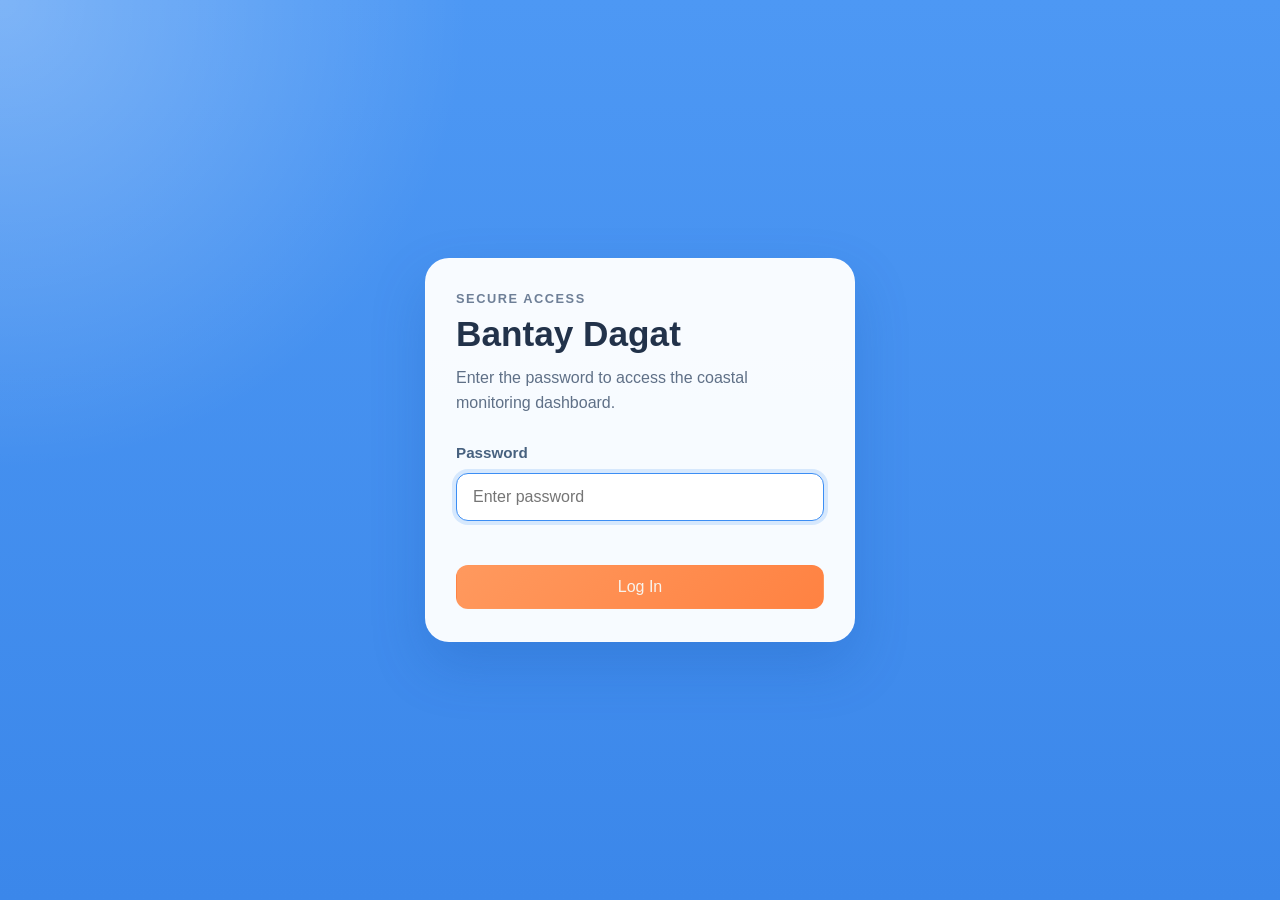
==== index.html @ 0f4b6d90 "first commit" ====
<!DOCTYPE html>
<html lang="en">
<head>
    <meta charset="UTF-8">
    <meta name="viewport" content="width=device-width, initial-scale=1.0">
    <link rel="stylesheet" href="style.css">
    <title>Bantay Dagat Dashboard</title>
</head>
<body>
    <section class="login-screen" id="loginScreen">
        <div class="login-card">
            <p class="login-eyebrow">Secure Access</p>
            <h1>Bantay Dagat</h1>
            <p class="login-copy">Enter the password to access the coastal monitoring dashboard.</p>

            <form class="login-form" id="loginForm">
                <label class="form-label" for="password">Password</label>
                <input class="form-input" id="password" name="password" type="password" placeholder="Enter password" required>
                <p class="form-error" id="loginError" aria-live="polite"></p>
                <button class="login-button" type="submit">Log In</button>
            </form>
        </div>
    </section>

    <div class="dashboard-shell hidden" id="dashboardShell">
        <aside class="sidebar">
            <div class="brand">
                <h1>Bantay Dagat</h1>
                <p>Coastal Monitoring System</p>
            </div>

            <div class="nav-group">
                <p class="nav-label">MAIN</p>
                <nav class="nav-menu">
                    <a class="nav-item active" href="index.html">
                        <span class="nav-icon overview-icon" aria-hidden="true"></span>
                        <span>Overview</span>
                    </a>
                    <a class="nav-item" href="incident-report.html">
                        <span class="nav-icon report-icon" aria-hidden="true"></span>
                        <span>Incident Reports</span>
                    </a>
                    <a class="nav-item" href="fisherfolk-info.html">
                        <span class="nav-icon fisherfolk-icon" aria-hidden="true"></span>
                        <span>Fisherfolk Info</span>
                    </a>
                </nav>
            </div>

            <div class="nav-group">
                <p class="nav-label">COMMUNICATION</p>
                <nav class="nav-menu">
                    <a class="nav-item" href="announcement.html">
                        <span class="nav-icon announcement-icon" aria-hidden="true"></span>
                        <span>Announcements</span>
                    </a>
                    <a class="nav-item" href="#">
                        <span class="nav-icon weather-icon" aria-hidden="true"></span>
                        <span>SMS Operations</span>
                    </a>
                </nav>
            </div>
        </aside>

        <main class="main-content">
            <header class="topbar">
                <h2>Overview</h2>
                <div class="topbar-meta">
                    <span class="report-pill">3 New Reports</span>
                    <span class="topbar-date">May 3, 2026</span>
                    <button class="logout-button" id="logoutButton" type="button">Log Out</button>
                </div>
            </header>

            <section class="stats-grid">
                <article class="stat-card">
                    <p class="stat-title">Registered Fisherfolk</p>
                    <h3>1,248</h3>
                    <p class="stat-subtext positive"></p>
                </article>
                <article class="stat-card">
                    <p class="stat-title">Incident Reports</p>
                    <h3>7</h3>
                    <p class="stat-subtext negative">3 New Reports</p>
                </article>
                <article class="stat-card">
                    <p class="stat-title">Announcements Sent Today</p>
                    <h3>5</h3>
                    <p class="stat-subtext">via GSM/SMS</p>
                </article>
              
            </section>

            <section class="content-grid">
                <article class="panel">
                    <div class="panel-header">
                        <h3>Recent incident reports</h3>
                        <a class="panel-link" href="incident-report.html">Open Incident File</a>
                    </div>

                    <div class="report-list">
                        <div class="list-item new-report">
                            <span class="list-dot red"></span>
                            <div>
                                <div class="report-heading">
                                    <p class="item-title">Naa mi nadunggan nga kusog nga buto sa dagat duol sa Barangay Patao, basin naay naggamit og dinamita.</p>
                                    <span class="report-badge">Bag-o</span>
                                </div>
                                <p class="item-meta">Gipadala ni 0917 842 3156 &middot; 2h ago</p>
                            </div>
                        </div>
                        <div class="list-item new-report">
                            <span class="list-dot amber"></span>
                            <div>
                                <div class="report-heading">
                                    <p class="item-title">Nakita namo nga pino kaayo og mata ang pukot nga gigamit duol sa Barangay Kabac.</p>
                                    <span class="report-badge">Bag-o</span>
                                </div>
                                <p class="item-meta">Gipadala ni 0928 554 1073 &middot; 5h ago</p>
                            </div>
                        </div>
                        <div class="list-item new-report">
                            <span class="list-dot red"></span>
                            <div>
                                <div class="report-heading">
                                    <p class="item-title">Naay dakong sakayan nga nisulod sa municipal waters duol sa Barangay Sulangan bisan murag dili rehistrado diri.</p>
                                    <span class="report-badge">Bag-o</span>
                                </div>
                                <p class="item-meta">Gipadala ni 0951 663 2480 &middot; 8h ago</p>
                            </div>
                        </div>
                        <div class="list-item">
                            <span class="list-dot blue"></span>
                            <div>
                                <div class="report-heading">
                                    <p class="item-title">Naa pay nangisda sulod sa protected area sa Barangay Patao gabii.</p>
                                </div>
                                <p class="item-meta">Gipadala ni 0936 214 7895 &middot; 1d ago</p>
                            </div>
                        </div>
                    </div>

                    <a class="report-footer-link" href="incident-report.html">Tan-awa ang tanang reports sa Incident Reports file</a>
                </article>

                <article class="panel">
                    <div class="panel-header plain">
                        <h3>Latest announcements</h3>
                        <a class="panel-link" href="announcement.html">Open Announcement Center</a>
                    </div>

                    <div class="announcement-list">
                        <div class="list-item">
                            <span class="list-dot blue"></span>
                            <div>
                                <p class="item-title">No-fishing zone notice &mdash; Barangay Patao</p>
                                <p class="item-meta">GSM broadcast sent to all fisherfolk &middot; May 4</p>
                            </div>
                        </div>
                        <div class="list-item">
                            <span class="list-dot blue"></span>
                            <div>
                                <p class="item-title">Patrol advisory &mdash; northern coastal zone</p>
                                <p class="item-meta">GSM broadcast sent &middot; May 4</p>
                            </div>
                        </div>
                        <div class="list-item">
                            <span class="list-dot blue"></span>
                            <div>
                                <p class="item-title">Closed season reminder &mdash; municipal waters</p>
                                <p class="item-meta">Sent to licensed fishers &middot; May 3</p>
                            </div>
                        </div>
                        <div class="list-item">
                            <span class="list-dot green"></span>
                            <div>
                                <p class="item-title">Rescue hotline reminder &mdash; Bantayan municipality</p>
                                <p class="item-meta">Posted for registered fisherfolk &middot; May 2</p>
                            </div>
                        </div>
                    </div>
                      <button class="scroll-button" aria-label="Scroll for more">
                        <span></span>
                    </button>
                </article>
            </section>

        </main>
    </div>

    <script>
        (function () {
            var PASSWORD = "bantay";
            var STORAGE_KEY = "bantay-dagat-authenticated";
            var loginScreen = document.getElementById("loginScreen");
            var dashboardShell = document.getElementById("dashboardShell");
            var loginForm = document.getElementById("loginForm");
            var passwordInput = document.getElementById("password");
            var loginError = document.getElementById("loginError");
            var logoutButton = document.getElementById("logoutButton");

            function showDashboard() {
                loginScreen.classList.add("hidden");
                dashboardShell.classList.remove("hidden");
                loginError.textContent = "";
            }

            function showLogin() {
                dashboardShell.classList.add("hidden");
                loginScreen.classList.remove("hidden");
                passwordInput.value = "";
                loginError.textContent = "";
                passwordInput.focus();
            }

            if (localStorage.getItem(STORAGE_KEY) === "true") {
                showDashboard();
            } else {
                showLogin();
            }

            loginForm.addEventListener("submit", function (event) {
                event.preventDefault();
                var enteredPassword = passwordInput.value.trim();
                
                if (enteredPassword === PASSWORD) {
                    localStorage.setItem(STORAGE_KEY, "true");
                    showDashboard();
                } else {
                    loginError.textContent = "Incorrect password. Please try again.";
                    passwordInput.select();
                }
            });

            logoutButton.addEventListener("click", function () {
                localStorage.removeItem(STORAGE_KEY);
                showLogin();
            });
        }());
    </script>
</body>
</html>
---- style.css ----
@charset "UTF-8";
:root {
  --bg: #3c8ef4;
  --sidebar-bg: rgba(255, 255, 255, 0.16);
  --panel: #ffffff;
  --panel-soft: #eef5ff;
  --border: #d9e4f2;
  --border-soft: #e7eef8;
  --text: #22324a;
  --muted: #6e7f97;
  --accent: #3c8ef4;
  --success: #16a34a;
  --danger: #e0564a;
  --warning: #ff8a4c;
  --info: #5ba5ff;
  --green: #22c55e;
  --shadow: 0 16px 34px rgba(25, 76, 148, 0.18);
}

* {
  box-sizing: border-box;
}

body {
  margin: 0;
  min-height: 100vh;
  font-family: "Trebuchet MS", "Segoe UI", Tahoma, Geneva, Verdana, sans-serif;
  color: #22324a;
  background: radial-gradient(circle at top left, rgba(255, 255, 255, 0.2) 0, rgba(255, 255, 255, 0) 24%), linear-gradient(180deg, #4d98f4 0%, #3b87ea 100%);
}

a {
  color: inherit;
  text-decoration: none;
}

button {
  font: inherit;
}

input,
select,
textarea {
  font: inherit;
}

.hidden {
  display: none !important;
}

.brand {
  padding: 28px 22px 18px;
  border-bottom: 1px solid rgba(255, 255, 255, 0.18);
}
.brand h1 {
  margin: 0;
  font-size: 2.05rem;
  line-height: 1;
  color: #ffffff;
}
.brand p {
  margin: 8px 0 0;
  font-size: 0.95rem;
  color: rgba(255, 255, 255, 0.76);
}

.topbar {
  display: flex;
  align-items: center;
  justify-content: space-between;
  gap: 18px;
  margin-bottom: 22px;
  padding: 18px 20px;
  border: 1px solid rgba(255, 255, 255, 0.24);
  border-radius: 22px;
  background: rgba(255, 255, 255, 0.12);
  backdrop-filter: blur(8px);
}
.topbar h2 {
  margin: 0;
  font-size: 1.85rem;
  font-weight: 700;
  color: #ffffff;
}

.topbar-meta {
  display: flex;
  align-items: center;
  gap: 12px;
}

.topbar-date {
  font-size: 0.96rem;
  color: rgba(255, 255, 255, 0.76);
}

.logout-button {
  min-height: 42px;
  padding: 0 18px;
  border-color: transparent;
  border-radius: 14px;
  background: linear-gradient(135deg, #ff995e, #ff8242);
}

.dashboard-shell {
  display: grid;
  grid-template-columns: 260px 1fr;
  min-height: 100vh;
}

.sidebar {
  margin: 16px 0 16px 16px;
  background: rgba(29, 97, 190, 0.24);
  border: 1px solid rgba(255, 255, 255, 0.18);
  border-radius: 28px;
  backdrop-filter: blur(10px);
}

.main-content {
  padding: 16px 16px 16px 18px;
  background: transparent;
}

.nav-group {
  padding-top: 18px;
}

.nav-label {
  margin: 0;
  padding: 0 22px 10px;
  font-size: 0.78rem;
  font-weight: 700;
  letter-spacing: 0.08em;
  color: rgba(255, 255, 255, 0.7);
}

.nav-menu {
  display: flex;
  flex-direction: column;
}

.nav-item {
  display: flex;
  align-items: center;
  gap: 12px;
  margin: 0 12px 8px;
  padding: 14px 16px;
  font-size: 1rem;
  border: 1px solid transparent;
  border-radius: 16px;
  color: rgba(255, 255, 255, 0.92);
  transition: background-color 0.2s ease, border-color 0.2s ease, color 0.2s ease, transform 0.2s ease;
}
.nav-item:hover, .nav-item.active {
  background: #ffffff;
  transform: translateX(2px);
}
.nav-item.active {
  border-color: rgba(255, 138, 76, 0.3);
  color: #29466f;
  font-weight: 600;
}
.nav-item.active .nav-icon {
  color: #ff8a4c;
}

.nav-icon {
  position: relative;
  flex: 0 0 18px;
  width: 18px;
  height: 18px;
  color: rgba(255, 255, 255, 0.88);
}

.overview-icon::before, .overview-icon::after,
.report-icon::before,
.report-icon::after,
.fisherfolk-icon::before,
.fisherfolk-icon::after,
.announcement-icon::before,
.announcement-icon::after,
.weather-icon::before,
.weather-icon::after {
  content: "";
  position: absolute;
}

.overview-icon::before {
  inset: 1px;
  background: linear-gradient(currentColor 0 0) left top/6px 6px no-repeat, linear-gradient(currentColor 0 0) right top/6px 6px no-repeat, linear-gradient(currentColor 0 0) left bottom/6px 6px no-repeat, linear-gradient(currentColor 0 0) right bottom/6px 6px no-repeat;
  opacity: 0.95;
}

.report-icon::before {
  inset: 1px 2px;
  border: 1.6px solid currentColor;
  border-radius: 3px;
}
.report-icon::after {
  top: 5px;
  left: 5px;
  width: 7px;
  height: 1.6px;
  background: currentColor;
  box-shadow: 0 4px 0 currentColor;
}

.fisherfolk-icon::before {
  top: 2px;
  left: 5px;
  width: 8px;
  height: 8px;
  border: 1.6px solid currentColor;
  border-radius: 50%;
}
.fisherfolk-icon::after {
  left: 3px;
  bottom: 1px;
  width: 12px;
  height: 7px;
  border: 1.6px solid currentColor;
  border-top-left-radius: 10px;
  border-top-right-radius: 10px;
  border-bottom: 0;
}

.announcement-icon::before {
  top: 4px;
  left: 2px;
  width: 14px;
  height: 10px;
  border: 1.6px solid currentColor;
  border-radius: 2px;
}
.announcement-icon::after {
  top: 5px;
  left: 3px;
  width: 12px;
  height: 8px;
  border-left: 1.6px solid currentColor;
  border-bottom: 1.6px solid currentColor;
  transform: skewY(-35deg) rotate(-45deg);
  transform-origin: center;
}

.weather-icon::before {
  top: 4px;
  left: 4px;
  width: 10px;
  height: 10px;
  border: 1.6px solid currentColor;
  border-radius: 50%;
}
.weather-icon::after {
  inset: 0;
  background: linear-gradient(currentColor 0 0) center top/1.6px 3px no-repeat, linear-gradient(currentColor 0 0) center bottom/1.6px 3px no-repeat, linear-gradient(currentColor 0 0) left center/3px 1.6px no-repeat, linear-gradient(currentColor 0 0) right center/3px 1.6px no-repeat, linear-gradient(currentColor 0 0) 3px 3px/1.6px 3px no-repeat, linear-gradient(currentColor 0 0) 13px 3px/1.6px 3px no-repeat, linear-gradient(currentColor 0 0) 3px 12px/1.6px 3px no-repeat, linear-gradient(currentColor 0 0) 13px 12px/1.6px 3px no-repeat;
  opacity: 0.9;
}

.stats-grid {
  display: grid;
  grid-template-columns: repeat(3, minmax(0, 1fr));
  gap: 16px;
  margin-bottom: 24px;
}

.stat-card {
  padding: 20px 20px 18px;
  border: 1px solid #dce6f3;
  border-radius: 18px;
  background: #ffffff;
  transition: transform 0.2s ease, box-shadow 0.2s ease, background-color 0.2s ease;
}
.stat-card:hover {
  transform: translateY(-4px);
  box-shadow: 0 16px 30px rgba(33, 91, 167, 0.18);
}
.stat-card h3 {
  margin: 0;
  font-size: 3rem;
  line-height: 1;
  font-weight: 500;
}

.stat-title {
  margin: 0 0 10px;
  font-size: 0.98rem;
  color: #69809d;
}

.stat-subtext {
  margin: 8px 0 0;
  font-size: 0.92rem;
  color: #5f7087;
}
.stat-subtext.positive {
  color: #16a34a;
}
.stat-subtext.negative {
  color: #e0564a;
}

.content-grid {
  display: grid;
  grid-template-columns: minmax(0, 1fr) minmax(0, 1fr);
  gap: 16px;
}

.panel {
  position: relative;
  padding: 20px;
  border: 1px solid #dce6f3;
  border-radius: 22px;
  background: #ffffff;
  box-shadow: 0 16px 34px rgba(25, 76, 148, 0.18);
}

.panel-header {
  display: flex;
  align-items: center;
  justify-content: space-between;
  gap: 12px;
  margin-bottom: 10px;
}
.panel-header h3 {
  margin: 0;
  font-size: 1.05rem;
}
.panel-header.plain {
  justify-content: flex-start;
}

.panel-pill {
  display: inline-flex;
  align-items: center;
  justify-content: center;
  min-height: 30px;
  padding: 0 14px;
  border-radius: 12px;
  font-size: 0.95rem;
  font-weight: 600;
  background: #eef5ff;
  color: #3678d9;
}

.panel-link {
  display: inline-flex;
  align-items: center;
  justify-content: center;
  min-height: 30px;
  padding: 0 14px;
  border-radius: 12px;
  font-size: 0.92rem;
  font-weight: 600;
  color: #2b67be;
  background: #eef5ff;
}

.report-list,
.announcement-list {
  display: flex;
  flex-direction: column;
}

.list-item {
  display: grid;
  grid-template-columns: auto 1fr;
  gap: 10px;
  padding: 16px 0;
  border-top: 1px solid #e7eef8;
}
.list-item:first-child {
  border-top: 0;
  padding-top: 8px;
}

.new-report {
  padding-inline: 12px;
  border-radius: 16px;
  margin-bottom: 10px;
  background: #fff7ef;
  border-top-color: transparent;
}

.report-heading {
  display: flex;
  align-items: flex-start;
  justify-content: space-between;
  gap: 10px;
}

.report-badge {
  flex: 0 0 auto;
  min-height: 24px;
  padding: 3px 10px;
  border-radius: 12px;
  background: linear-gradient(135deg, #ff995e, #ff8242);
  color: #fffdfa;
  font-size: 0.78rem;
  font-weight: 700;
  letter-spacing: 0.02em;
}

.list-dot {
  width: 10px;
  height: 10px;
  margin-top: 6px;
  border-radius: 50%;
}
.list-dot.red {
  background: #e4534d;
}
.list-dot.amber {
  background: #ff8a4c;
}
.list-dot.blue {
  background: #5ba5ff;
}
.list-dot.green {
  background: #22c55e;
}

.item-title {
  margin: 0 0 4px;
  font-size: 0.99rem;
  line-height: 1.35;
}

.item-meta {
  margin: 0;
  font-size: 0.92rem;
  color: #66778e;
}

.report-footer-link {
  display: inline-flex;
  margin-top: 14px;
  color: #2b67be;
  font-size: 0.94rem;
  font-weight: 600;
}

.scroll-button {
  position: absolute;
  left: 50%;
  bottom: -16px;
  transform: translateX(-50%);
  width: 42px;
  height: 42px;
  border: 1px solid #dce6f3;
  border-radius: 50%;
  background: #ffffff;
  box-shadow: 0 10px 20px rgba(33, 91, 167, 0.16);
  cursor: pointer;
}
.scroll-button span {
  position: relative;
  display: inline-block;
  width: 12px;
  height: 12px;
  border-right: 2px solid #4c6b93;
  border-bottom: 2px solid #4c6b93;
  transform: rotate(45deg) translate(-1px, -2px);
}

@media (max-width: 960px) {
  .dashboard-shell {
    grid-template-columns: 1fr;
  }
  .sidebar {
    margin: 16px;
  }
  .stats-grid,
  .content-grid {
    grid-template-columns: repeat(2, minmax(0, 1fr));
  }
}
@media (max-width: 640px) {
  .main-content {
    padding: 0 16px 16px;
  }
  .topbar {
    align-items: flex-start;
    flex-direction: column;
  }
  .topbar-meta {
    flex-wrap: wrap;
  }
  .stats-grid,
  .content-grid {
    grid-template-columns: 1fr;
  }
  .report-heading {
    flex-direction: column;
  }
  .brand h1 {
    font-size: 1.7rem;
  }
  .nav-item {
    padding-inline: 16px;
  }
}
.incident-board {
  margin-top: 4px;
}

.incident-header {
  align-items: flex-start;
}

.incident-copy {
  margin-top: 6px;
  max-width: 620px;
}

.incident-feed {
  display: flex;
  flex-direction: column;
  gap: 12px;
  margin-top: 18px;
  max-width: 860px;
}

.incident-entry {
  --incident-accent: #6b7280;
  --incident-surface: #ffffff;
  --incident-icon-bg: #e5e7eb;
  position: relative;
  padding: 16px 18px 16px 22px;
  border: 1px solid #d8dee8;
  border-left: 5px solid var(--incident-accent);
  border-radius: 12px;
  background: var(--incident-surface);
  box-shadow: 0 10px 24px rgba(15, 23, 42, 0.05);
}

.incident-entry.new-report {
  box-shadow: 0 14px 28px rgba(15, 23, 42, 0.08);
}

.incident-entry.alert-red {
  --incident-accent: #c2410c;
  --incident-surface: #fff7ed;
  --incident-icon-bg: #fed7aa;
}

.incident-entry.alert-amber {
  --incident-accent: #b45309;
  --incident-surface: #fffbeb;
  --incident-icon-bg: #fde68a;
}

.incident-entry.alert-green {
  --incident-accent: #15803d;
  --incident-surface: #f0fdf4;
  --incident-icon-bg: #bbf7d0;
}

.incident-entry.alert-blue {
  --incident-accent: #475569;
  --incident-surface: #f8fafc;
  --incident-icon-bg: #cbd5e1;
}

.incident-entry-top {
  display: flex;
  align-items: center;
  justify-content: space-between;
  gap: 12px;
  margin-bottom: 10px;
}

.incident-status {
  display: inline-flex;
  align-items: center;
  min-height: 24px;
  padding: 0 10px;
  border-radius: 999px;
  font-size: 0.74rem;
  font-weight: 700;
  letter-spacing: 0.05em;
  text-transform: uppercase;
}

.incident-status.red {
  background: #ffedd5;
  color: #9a3412;
}

.incident-status.amber {
  background: #fef3c7;
  color: #92400e;
}

.incident-status.blue {
  background: #e2e8f0;
  color: #334155;
}

.incident-status.green {
  background: #dcfce7;
  color: #166534;
}

.incident-time {
  margin: 0;
  font-size: 0.84rem;
  font-weight: 600;
  color: #475569;
}

.incident-text {
  margin: 0;
  font-size: 1rem;
  line-height: 1.6;
  color: #172033;
  font-weight: 600;
}

.incident-meta-grid {
  display: grid;
  grid-template-columns: repeat(2, minmax(0, 1fr));
  gap: 12px 18px;
  margin-top: 14px;
  padding-top: 12px;
  border-top: 1px solid #e6ebf2;
}

.incident-meta {
  margin: 0;
  display: flex;
  flex-direction: column;
  gap: 4px;
}

.incident-meta-label {
  font-size: 0.74rem;
  font-weight: 700;
  letter-spacing: 0.05em;
  text-transform: uppercase;
  color: #64748b;
}

.incident-meta-value {
  font-size: 0.92rem;
  color: #1f2937;
}

.incident-entry-footer {
  display: flex;
  align-items: center;
  justify-content: space-between;
  gap: 12px;
  margin-top: 14px;
  padding-top: 12px;
  border-top: 1px solid #e6ebf2;
}

.incident-entry-hint {
  font-size: 0.83rem;
  color: #5f7087;
}

.incident-view-button {
  border: 0;
  min-height: 36px;
  padding: 0 16px;
  border-radius: 999px;
  background: #1d4ed8;
  color: #ffffff;
  font-size: 0.86rem;
  font-weight: 700;
  cursor: pointer;
  transition: background 0.2s ease, transform 0.2s ease;
}
.incident-view-button:hover, .incident-view-button:focus-visible {
  background: #1e40af;
  transform: translateY(-1px);
}

@media (max-width: 640px) {
  .incident-entry {
    padding: 14px 16px;
  }
  .incident-entry-top {
    align-items: flex-start;
    flex-direction: column;
    gap: 6px;
  }
  .incident-meta-grid {
    grid-template-columns: 1fr;
  }
  .incident-entry-footer {
    align-items: stretch;
    flex-direction: column;
  }
  .incident-view-button {
    width: 100%;
  }
}
.toast-stack {
  position: fixed;
  top: 24px;
  right: 24px;
  z-index: 30;
  display: flex;
  flex-direction: column;
  gap: 10px;
  width: min(360px, 100vw - 32px);
  pointer-events: none;
}

.report-toast {
  --incident-accent: #9e978d;
  --incident-surface: #f2f0ec;
  --incident-icon-bg: #d9d4cb;
  pointer-events: auto;
  border: 1px solid #dfd8ce;
  border-left: 4px solid var(--incident-accent);
  border-radius: 10px;
  background: var(--incident-surface);
  box-shadow: 0 16px 28px rgba(36, 29, 18, 0.14);
  animation: toast-slide-in 0.22s ease;
}

.report-toast.alert-red {
  --incident-accent: #cf4b4b;
  --incident-surface: #f9e1e2;
  --incident-icon-bg: #f4c4c6;
}

.report-toast.alert-amber {
  --incident-accent: #d4a11e;
  --incident-surface: #fff1cb;
  --incident-icon-bg: #ffe5a0;
}

.report-toast.alert-green {
  --incident-accent: #15803d;
  --incident-surface: #f0fdf4;
  --incident-icon-bg: #bbf7d0;
}

.report-toast.alert-blue {
  --incident-accent: #8d877e;
  --incident-surface: #f1efeb;
  --incident-icon-bg: #ddd9d2;
}

.report-toast-body {
  display: grid;
  grid-template-columns: auto 1fr auto;
  align-items: start;
  gap: 12px;
  padding: 14px 14px 14px 16px;
}

.report-toast-icon {
  width: 22px;
  height: 22px;
  display: inline-flex;
  align-items: center;
  justify-content: center;
  border-radius: 999px;
  background: var(--incident-icon-bg);
  color: var(--incident-accent);
  font-size: 0.82rem;
  font-weight: 700;
  line-height: 1;
}

.report-toast-copy {
  min-width: 0;
}

.report-toast-title {
  margin: 0 0 2px;
  font-size: 0.9rem;
  font-weight: 700;
  color: #2f2a24;
}

.report-toast-text {
  margin: 0;
  font-size: 0.82rem;
  line-height: 1.35;
  color: #5f594f;
}

.report-toast-close {
  border: 0;
  background: transparent;
  color: #756d61;
  font-size: 0.95rem;
  font-weight: 700;
  line-height: 1;
  cursor: pointer;
}

.report-toast.is-leaving {
  opacity: 0;
  transform: translateY(-6px);
  transition: opacity 0.2s ease, transform 0.2s ease;
}

@keyframes toast-slide-in {
  from {
    opacity: 0;
    transform: translateY(-10px);
  }
  to {
    opacity: 1;
    transform: translateY(0);
  }
}
.incident-entry.clickable {
  cursor: pointer;
  transition: all 0.2s ease;
  position: relative;
}
.incident-entry.clickable:hover {
  transform: translateY(-2px);
  box-shadow: 0 16px 32px rgba(15, 23, 42, 0.12);
  border-left-width: 6px;
}
.incident-entry.clickable:hover::after {
  content: "👁";
  position: absolute;
  top: 50%;
  right: 20px;
  transform: translateY(-50%);
  font-size: 18px;
  opacity: 0.6;
}

.incident-modal {
  position: fixed;
  top: 0;
  left: 0;
  right: 0;
  bottom: 0;
  z-index: 50;
  display: flex;
  align-items: center;
  justify-content: center;
  padding: 20px;
  opacity: 0;
  pointer-events: none;
  transition: opacity 0.3s ease;
}

.incident-modal.is-open {
  opacity: 1;
  pointer-events: auto;
}

.incident-modal-overlay {
  position: absolute;
  inset: 0;
  background: rgba(0, 0, 0, 0.4);
  backdrop-filter: blur(2px);
  cursor: pointer;
}

.incident-modal-content {
  position: relative;
  background: white;
  border-radius: 16px;
  box-shadow: 0 20px 60px rgba(15, 23, 42, 0.2);
  max-width: 600px;
  width: 100%;
  max-height: 90vh;
  overflow-y: auto;
  animation: modal-slide-in 0.3s ease;
}

@keyframes modal-slide-in {
  from {
    opacity: 0;
    transform: scale(0.95) translateY(-20px);
  }
  to {
    opacity: 1;
    transform: scale(1) translateY(0);
  }
}
.incident-modal-close {
  position: absolute;
  top: 16px;
  right: 16px;
  z-index: 10;
  width: 32px;
  height: 32px;
  display: flex;
  align-items: center;
  justify-content: center;
  background: #f0f4f8;
  border: none;
  border-radius: 8px;
  font-size: 24px;
  color: #64748b;
  cursor: pointer;
  transition: all 0.2s ease;
}
.incident-modal-close:hover {
  background: #e2e8f0;
  color: #334155;
}

.incident-modal-header {
  padding: 28px 28px 20px;
  border-bottom: 1px solid #e2e8f0;
  display: flex;
  align-items: center;
  justify-content: space-between;
  gap: 12px;
}

.incident-modal-status {
  display: inline-flex;
  align-items: center;
  min-height: 28px;
  padding: 0 12px;
  border-radius: 999px;
  font-size: 0.75rem;
  font-weight: 700;
  letter-spacing: 0.05em;
  text-transform: uppercase;
  background: #e2e8f0;
  color: #334155;
}
.incident-modal-status.red {
  background: #ffedd5;
  color: #9a3412;
}
.incident-modal-status.amber {
  background: #fef3c7;
  color: #92400e;
}
.incident-modal-status.green {
  background: #dcfce7;
  color: #166534;
}
.incident-modal-status.blue {
  background: #e2e8f0;
  color: #334155;
}

.incident-modal-time {
  margin: 0;
  font-size: 0.9rem;
  color: #64748b;
  font-weight: 500;
}

.incident-modal-body {
  padding: 28px;
}

.incident-modal-section {
  margin-bottom: 24px;
}

.incident-modal-section:last-child {
  margin-bottom: 0;
}

.incident-modal-section-title {
  font-size: 12px;
  font-weight: 700;
  letter-spacing: 0.05em;
  text-transform: uppercase;
  color: #64748b;
  margin-bottom: 12px;
}

.incident-modal-text {
  font-size: 15px;
  line-height: 1.7;
  color: #172033;
  font-weight: 500;
  margin: 0;
}

.incident-modal-grid {
  display: grid;
  grid-template-columns: 1fr 1fr;
  gap: 16px;
  margin-top: 24px;
  padding: 20px;
  background: #f8fafc;
  border-radius: 12px;
}

.incident-modal-field {
  display: flex;
  flex-direction: column;
  gap: 6px;
}

.incident-modal-field-label {
  font-size: 0.75rem;
  font-weight: 700;
  letter-spacing: 0.05em;
  text-transform: uppercase;
  color: #64748b;
}

.incident-modal-field-value {
  font-size: 14px;
  color: #172033;
  font-weight: 600;
  word-break: break-all;
}

.incident-modal-footer {
  padding: 20px 28px 28px;
  border-top: 1px solid #e2e8f0;
  display: flex;
  gap: 12px;
  justify-content: flex-end;
}

.incident-modal-button {
  min-height: 40px;
  padding: 0 24px;
  border: none;
  border-radius: 8px;
  font-size: 14px;
  font-weight: 600;
  cursor: pointer;
  transition: all 0.2s ease;
  text-transform: none;
}
.incident-modal-button.primary {
  background: #1e40af;
  color: white;
}
.incident-modal-button.primary:hover {
  background: #1e3a8a;
  transform: translateY(-1px);
  box-shadow: 0 4px 12px rgba(30, 64, 175, 0.3);
}
.incident-modal-button.primary:active {
  transform: translateY(0);
}
.incident-modal-button.secondary {
  background: #e2e8f0;
  color: #475569;
}
.incident-modal-button.secondary:hover {
  background: #cbd5e1;
}
.incident-modal-button.secondary:active {
  background: #b0bcc4;
}

@media (max-width: 640px) {
  .incident-modal {
    padding: 16px;
  }
  .incident-modal-content {
    max-height: 100vh;
  }
  .incident-modal-header {
    flex-direction: column;
    align-items: flex-start;
  }
  .incident-modal-grid {
    grid-template-columns: 1fr;
  }
  .incident-modal-footer {
    flex-direction: column-reverse;
    gap: 10px;
  }
  .incident-modal-footer .incident-modal-button {
    width: 100%;
  }
  .incident-entry.clickable:hover::after {
    display: none;
  }
}
@media (max-width: 640px) {
  .toast-stack {
    top: 16px;
    right: 16px;
    left: 16px;
    width: auto;
  }
}
.fisherfolk-panel {
  margin-top: 28px;
}

.section-copy {
  margin: 8px 0 0;
  max-width: 680px;
  font-size: 0.94rem;
  color: #64778f;
  line-height: 1.45;
}

.panel-pill.neutral {
  background: #eef5ff;
  color: #4e79b9;
}

.fisherfolk-form {
  display: grid;
  grid-template-columns: repeat(4, minmax(0, 1fr));
  gap: 16px 14px;
  margin-top: 18px;
}

.field-group {
  display: flex;
  flex-direction: column;
  gap: 8px;
}

.field-span-2 {
  grid-column: span 2;
}

.field-label {
  font-size: 0.92rem;
  font-weight: 600;
  color: #4c6788;
}

.field-input {
  width: 100%;
  min-height: 46px;
  padding: 11px 14px;
  border: 1px solid #d6e2f0;
  border-radius: 12px;
  background: #fdfefe;
  color: #24354c;
  font: inherit;
  transition: border-color 0.2s ease, box-shadow 0.2s ease, background-color 0.2s ease;
}
.field-input:focus {
  outline: none;
  border-color: #3c8ef4;
  box-shadow: 0 0 0 4px rgba(47, 111, 221, 0.12);
  background: #ffffff;
}

.field-textarea {
  min-height: 118px;
  resize: vertical;
}

.field-textarea.small {
  min-height: 88px;
}

.form-actions {
  display: flex;
  justify-content: flex-end;
  padding-top: 6px;
}

.form-button {
  min-height: 46px;
  padding: 0 20px;
  border: 0;
  border-radius: 12px;
  margin-right: -94%;
  height: 20px;
  margin-top: 50px;
  background: linear-gradient(135deg, #ff995e, #ff8242);
  color: #fffdfa;
  font-weight: 600;
  cursor: pointer;
  transition: transform 0.2s ease, box-shadow 0.2s ease, background-color 0.2s ease;
}
.form-button:hover {
  transform: translateY(-1px);
  box-shadow: 0 12px 22px rgba(255, 130, 66, 0.22);
  background: linear-gradient(135deg, #ff9f67, #ff8a4c);
}

@media (max-width: 960px) {
  .fisherfolk-form {
    grid-template-columns: repeat(2, minmax(0, 1fr));
  }
}
@media (max-width: 640px) {
  .fisherfolk-form {
    grid-template-columns: 1fr;
  }
  .field-span-2 {
    grid-column: span 1;
  }
  .form-actions {
    justify-content: stretch;
  }
  .form-button {
    width: 100%;
  }
}
.announcement-panel {
  margin-top: 4px;
}

.announcement-grid {
  display: block;
}

.announcement-copy {
  margin-top: 6px;
  max-width: 640px;
}

.announcement-form {
  display: grid;
  gap: 16px;
  margin-top: 18px;
}

.announcement-field {
  display: grid;
  gap: 8px;
}

.announcement-label {
  font-size: 0.82rem;
  font-weight: 700;
  letter-spacing: 0.05em;
  text-transform: uppercase;
  color: #526072;
}

.announcement-select,
.announcement-textarea {
  width: 100%;
  border: 1px solid #d6e2f0;
  border-radius: 12px;
  background: #ffffff;
  color: #24354c;
  font: inherit;
}

.announcement-select {
  min-height: 48px;
  padding: 0 14px;
}

.announcement-textarea {
  min-height: 140px;
  padding: 14px;
  resize: vertical;
  line-height: 1.5;
}

.announcement-hint {
  margin: 0;
  font-size: 0.84rem;
  color: #64748b;
}

.announcement-preview {
  padding: 16px 18px;
  border: 1px solid #dce5ef;
  border-radius: 14px;
  background: #f5f9ff;
}

.announcement-preview-title {
  margin: 0 0 8px;
  font-size: 0.84rem;
  font-weight: 700;
  letter-spacing: 0.05em;
  text-transform: uppercase;
  color: #526072;
}

.announcement-preview-text {
  margin: 0;
  font-size: 0.97rem;
  line-height: 1.6;
  color: #18212d;
  white-space: pre-wrap;
}

.announcement-actions {
  display: flex;
  align-items: center;
  justify-content: space-between;
  gap: 12px;
}

.announcement-submit {
  border: 0;
  border-radius: 999px;
  background: linear-gradient(135deg, #ff995e, #ff8242);
  color: #ffffff;
  font: inherit;
  font-weight: 700;
  padding: 12px 20px;
  cursor: pointer;
  box-shadow: 0 12px 24px rgba(255, 130, 66, 0.22);
}

.announcement-status-note {
  margin: 0;
  font-size: 0.85rem;
  color: #526072;
}

.announcement-scope {
  margin: 18px 0 0;
  padding: 16px 18px;
  border: 1px solid #dce5ef;
  border-radius: 14px;
  background: #f5f9ff;
}

.announcement-scope-title {
  margin: 0 0 10px;
  font-size: 0.9rem;
  font-weight: 700;
  letter-spacing: 0.05em;
  text-transform: uppercase;
  color: #526072;
}

.announcement-scope-copy {
  margin: 0 0 8px;
  font-size: 0.88rem;
  line-height: 1.5;
  color: #4a586d;
}

.announcement-log {
  margin-top: 22px;
  display: grid;
  gap: 12px;
}

.announcement-log-item {
  padding: 16px 18px;
  border: 1px solid #dce5ef;
  border-radius: 14px;
  background: #fbfdff;
}

.announcement-log-top {
  display: flex;
  align-items: center;
  justify-content: space-between;
  gap: 12px;
  margin-bottom: 10px;
}

.announcement-log-title {
  margin: 0;
  font-size: 0.98rem;
  font-weight: 700;
  color: #172033;
}

.announcement-log-time {
  margin: 0;
  font-size: 0.82rem;
  color: #64748b;
}

.announcement-log-meta {
  margin: 0;
  font-size: 0.88rem;
  line-height: 1.5;
  color: #465468;
}

.announcement-pill {
  display: inline-flex;
  align-items: center;
  min-height: 24px;
  padding: 0 10px;
  border-radius: 999px;
  font-size: 0.74rem;
  font-weight: 700;
  letter-spacing: 0.05em;
  text-transform: uppercase;
}

.announcement-pill.sent {
  background: #dbeafe;
  color: #1d4ed8;
}

.announcement-pill.delivered {
  background: #dcfce7;
  color: #166534;
}

.announcement-pill.processing {
  background: #fef3c7;
  color: #92400e;
}

@media (max-width: 640px) {
  .announcement-actions {
    align-items: flex-start;
    flex-direction: column;
  }
  .announcement-log-top {
    align-items: flex-start;
    flex-direction: column;
  }
}
.login-screen {
  display: flex;
  align-items: center;
  justify-content: center;
  min-height: 100vh;
  padding: 24px;
  background: radial-gradient(circle at top left, rgba(255, 255, 255, 0.28) 0, rgba(255, 255, 255, 0) 30%), linear-gradient(180deg, #4d98f4 0%, #3b87ea 100%);
}

.login-card {
  width: min(100%, 430px);
  padding: 32px 30px;
  border: 1px solid rgba(255, 255, 255, 0.34);
  border-radius: 24px;
  background: rgba(255, 255, 255, 0.96);
  box-shadow: 0 24px 54px rgba(18, 78, 166, 0.22);
}
.login-card h1 {
  margin: 0;
  font-size: 2.2rem;
  line-height: 1.05;
}

.login-eyebrow {
  margin: 0 0 10px;
  font-size: 0.8rem;
  font-weight: 700;
  letter-spacing: 0.12em;
  color: #6e7f97;
  text-transform: uppercase;
}

.login-copy {
  margin: 12px 0 0;
  font-size: 1rem;
  line-height: 1.6;
  color: #5f7087;
}

.login-form {
  display: flex;
  flex-direction: column;
  gap: 12px;
  margin-top: 28px;
}

.form-label {
  font-size: 0.95rem;
  font-weight: 600;
  color: #47617f;
}

.form-input {
  width: 100%;
  padding: 14px 16px;
  border: 1px solid #d6e2f0;
  border-radius: 12px;
  outline: none;
  background: #ffffff;
  color: #22324a;
  transition: border-color 0.2s ease, box-shadow 0.2s ease;
}
.form-input:focus {
  border-color: #3c8ef4;
  box-shadow: 0 0 0 4px rgba(60, 142, 244, 0.18);
}

.form-error {
  min-height: 20px;
  margin: 0;
  font-size: 0.92rem;
  color: #e0564a;
}

.login-button,
.logout-button {
  display: inline-flex;
  align-items: center;
  justify-content: center;
  min-height: 44px;
  padding: 0 18px;
  border: 1px solid transparent;
  border-radius: 12px;
  background: linear-gradient(135deg, #ff995e, #ff8242);
  color: #f8f4ed;
  cursor: pointer;
  transition: transform 0.2s ease, opacity 0.2s ease, background-color 0.2s ease;
}
.login-button:hover,
.logout-button:hover {
  opacity: 0.92;
  transform: translateY(-1px);
}

@media (max-width: 640px) {
  .login-screen {
    padding: 18px;
  }
  .login-card {
    padding: 26px 20px;
  }
}/*# sourceMappingURL=style.css.map */
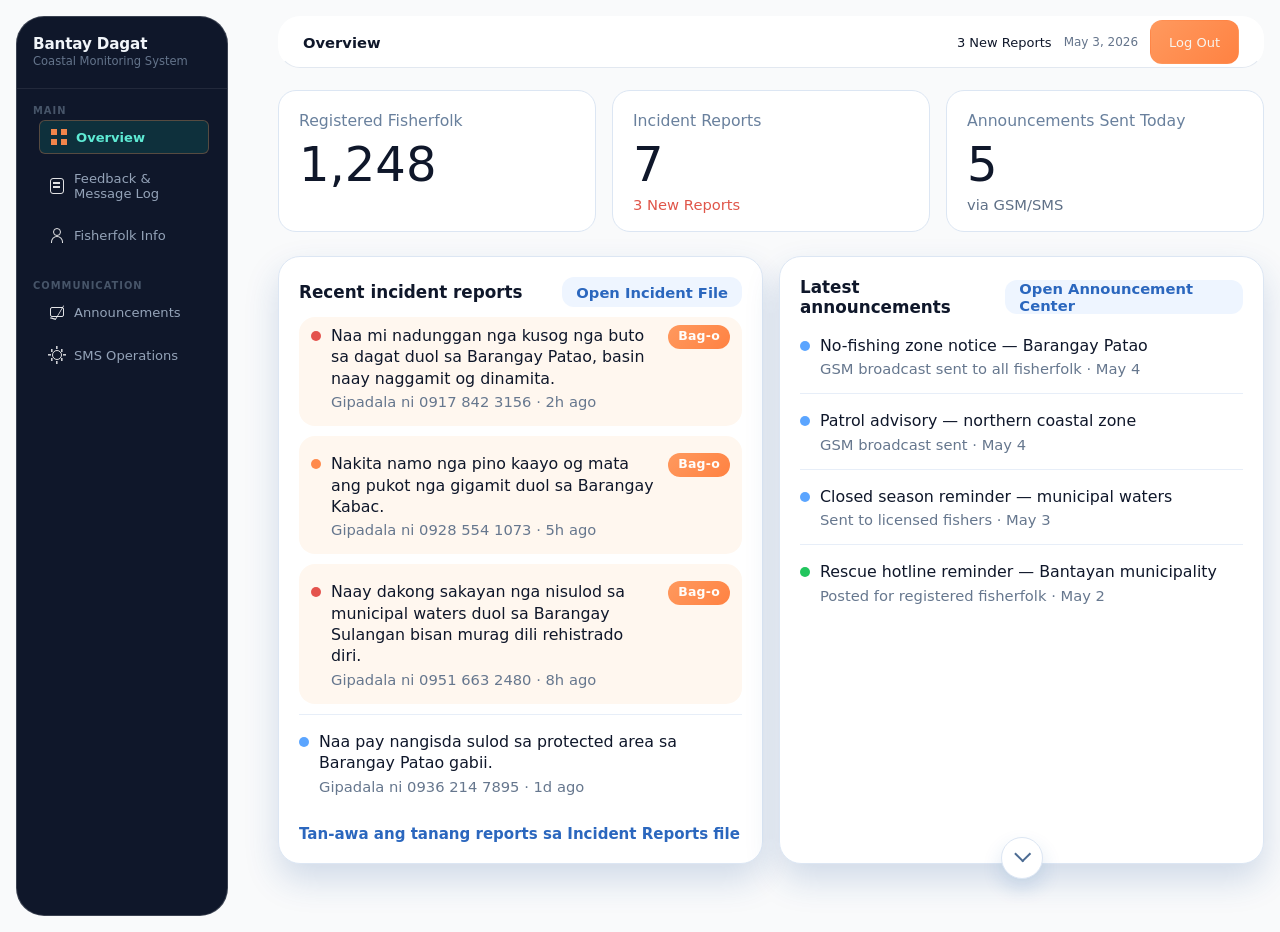
==== commit 40ff5310: "HEAD detached at f67fdbe Changes to be committed: 	new file:   Feedback.html new file:   Feedback.js" ====
--- a/index.html
+++ b/index.html
@@ -7,22 +7,8 @@
     <title>Bantay Dagat Dashboard</title>
 </head>
 <body>
-    <section class="login-screen" id="loginScreen">
-        <div class="login-card">
-            <p class="login-eyebrow">Secure Access</p>
-            <h1>Bantay Dagat</h1>
-            <p class="login-copy">Enter the password to access the coastal monitoring dashboard.</p>
-
-            <form class="login-form" id="loginForm">
-                <label class="form-label" for="password">Password</label>
-                <input class="form-input" id="password" name="password" type="password" placeholder="Enter password" required>
-                <p class="form-error" id="loginError" aria-live="polite"></p>
-                <button class="login-button" type="submit">Log In</button>
-            </form>
-        </div>
-    </section>
-
-    <div class="dashboard-shell hidden" id="dashboardShell">
+
+    <div class="dashboard-shell">
         <aside class="sidebar">
             <div class="brand">
                 <h1>Bantay Dagat</h1>
@@ -36,9 +22,9 @@
                         <span class="nav-icon overview-icon" aria-hidden="true"></span>
                         <span>Overview</span>
                     </a>
-                    <a class="nav-item" href="incident-report.html">
+                    <a class="nav-item" href="Feedback.html">
                         <span class="nav-icon report-icon" aria-hidden="true"></span>
-                        <span>Incident Reports</span>
+                        <span>Feedback & Message Log</span>
                     </a>
                     <a class="nav-item" href="fisherfolk-info.html">
                         <span class="nav-icon fisherfolk-icon" aria-hidden="true"></span>
@@ -95,7 +81,7 @@
                 <article class="panel">
                     <div class="panel-header">
                         <h3>Recent incident reports</h3>
-                        <a class="panel-link" href="incident-report.html">Open Incident File</a>
+                        <a class="panel-link" href="Feedback.html">Open Incident File</a>
                     </div>
 
                     <div class="report-list">
--- a/style.css
+++ b/style.css
@@ -75,6 +75,7 @@
   border-radius: 22px;
   background: rgba(255, 255, 255, 0.12);
   backdrop-filter: blur(8px);
+  background-color: #2c67b7;
 }
 .topbar h2 {
   margin: 0;
@@ -114,6 +115,7 @@
   border: 1px solid rgba(255, 255, 255, 0.18);
   border-radius: 28px;
   backdrop-filter: blur(10px);
+  background-color: #2c67b7;
 }
 
 .main-content {
@@ -500,592 +502,1166 @@
     padding-inline: 16px;
   }
 }
-.incident-board {
-  margin-top: 4px;
-}
-
-.incident-header {
-  align-items: flex-start;
-}
-
-.incident-copy {
-  margin-top: 6px;
-  max-width: 620px;
-}
-
-.incident-feed {
+*, *::before, *::after {
+  margin: 0;
+  padding: 0;
+  box-sizing: border-box;
+}
+
+:root {
+  --primary: #0d9488;
+  --primary-d: #0f766e;
+  --accent: #14b8a6;
+  --bg: #f9fafb;
+  --surface: #ffffff;
+  --text: #0f172a;
+  --muted: #64748b;
+  --border: #e2e8f0;
+  --border-d: #cbd5e1;
+  --radius: 6px;
+  --radius-lg: 10px;
+  --shadow-sm: 0 1px 3px rgba(15,23,42,.08);
+  --shadow-md: 0 4px 16px rgba(15,23,42,.10);
+  --tr: 180ms ease;
+  /* category accents */
+  --sos-text: #991b1b;
+  --sos-bg: #fef2f2;
+  --sos-border:#fca5a5;
+  --inc-text: #92400e;
+  --inc-bg: #fffbeb;
+  --inc-border:#fcd34d;
+  --cmp-text: #1e40af;
+  --cmp-bg: #eff6ff;
+  --cmp-border:#93c5fd;
+  --inf-text: #374151;
+  --inf-bg: #f3f4f6;
+  --inf-border:#d1d5db;
+}
+
+body {
+  font-family: "Inter", system-ui, sans-serif;
+  background: var(--bg);
+  color: var(--text);
+  min-height: 100vh;
+  font-size: 13px;
+}
+
+/* ── Shell ── */
+.shell {
+  display: flex;
+  min-height: 100vh;
+}
+
+/* ── Sidebar ── */
+.sidebar {
+  width: 212px;
+  flex-shrink: 0;
+  background: #0f172a;
   display: flex;
   flex-direction: column;
+  padding: 20px 0;
+  position: sticky;
+  top: 0;
+  height: 100vh;
+  overflow-y: auto;
+}
+
+.brand {
+  padding: 0 16px 20px;
+  border-bottom: 1px solid rgba(255, 255, 255, 0.08);
+  margin-bottom: 16px;
+}
+
+.brand h1 {
+  font-size: 0.95rem;
+  font-weight: 700;
+  color: #f1f5f9;
+  letter-spacing: -0.01em;
+}
+
+.brand p {
+  font-size: 0.72rem;
+  color: #64748b;
+  margin-top: 2px;
+}
+
+.nav-group {
+  padding: 0 8px;
+  margin-bottom: 20px;
+}
+
+.nav-label {
+  font-size: 0.62rem;
+  font-weight: 600;
+  text-transform: uppercase;
+  letter-spacing: 0.1em;
+  color: #475569;
+  padding: 0 8px;
+  margin-bottom: 4px;
+}
+
+.nav-menu {
+  display: flex;
+  flex-direction: column;
+  gap: 1px;
+}
+
+.nav-item {
+  display: flex;
+  align-items: center;
+  gap: 8px;
+  padding: 7px 10px;
+  border-radius: var(--radius);
+  color: #94a3b8;
+  font-size: 0.82rem;
+  font-weight: 500;
+  text-decoration: none;
+  transition: all var(--tr);
+}
+
+.nav-item:hover {
+  background: rgba(255, 255, 255, 0.06);
+  color: #e2e8f0;
+}
+
+.nav-item.active {
+  background: rgba(13, 148, 136, 0.2);
+  color: #5eead4;
+  font-weight: 600;
+}
+
+.nav-dot {
+  width: 6px;
+  height: 6px;
+  border-radius: 50%;
+  background: var(--accent);
+  flex-shrink: 0;
+}
+
+/* ── Main ── */
+.main {
+  flex: 1;
+  display: flex;
+  flex-direction: column;
+  min-width: 0;
+}
+
+/* ── Topbar ── */
+.topbar {
+  background: var(--surface);
+  border-bottom: 1px solid var(--border);
+  padding: 0 24px;
+  height: 52px;
+  display: flex;
+  align-items: center;
+  justify-content: space-between;
+  position: sticky;
+  top: 0;
+  z-index: 20;
+}
+
+.topbar h2 {
+  font-size: 0.92rem;
+  font-weight: 700;
+  color: var(--text);
+}
+
+.topbar-right {
+  display: flex;
+  align-items: center;
   gap: 12px;
-  margin-top: 18px;
-  max-width: 860px;
-}
-
-.incident-entry {
-  --incident-accent: #6b7280;
-  --incident-surface: #ffffff;
-  --incident-icon-bg: #e5e7eb;
-  position: relative;
-  padding: 16px 18px 16px 22px;
-  border: 1px solid #d8dee8;
-  border-left: 5px solid var(--incident-accent);
-  border-radius: 12px;
-  background: var(--incident-surface);
-  box-shadow: 0 10px 24px rgba(15, 23, 42, 0.05);
-}
-
-.incident-entry.new-report {
-  box-shadow: 0 14px 28px rgba(15, 23, 42, 0.08);
-}
-
-.incident-entry.alert-red {
-  --incident-accent: #c2410c;
-  --incident-surface: #fff7ed;
-  --incident-icon-bg: #fed7aa;
-}
-
-.incident-entry.alert-amber {
-  --incident-accent: #b45309;
-  --incident-surface: #fffbeb;
-  --incident-icon-bg: #fde68a;
-}
-
-.incident-entry.alert-green {
-  --incident-accent: #15803d;
-  --incident-surface: #f0fdf4;
-  --incident-icon-bg: #bbf7d0;
-}
-
-.incident-entry.alert-blue {
-  --incident-accent: #475569;
-  --incident-surface: #f8fafc;
-  --incident-icon-bg: #cbd5e1;
-}
-
-.incident-entry-top {
+}
+
+.topbar-date {
+  font-size: 0.75rem;
+  color: var(--muted);
+  font-weight: 500;
+}
+
+.topbar-badge {
+  background: var(--primary);
+  color: #fff;
+  font-size: 0.68rem;
+  font-weight: 700;
+  padding: 2px 8px;
+  border-radius: 999px;
+  letter-spacing: 0.04em;
+}
+
+/* ── Views ── */
+.view {
+  display: none;
+}
+
+.view.active {
+  display: flex;
+  flex-direction: column;
+  flex: 1;
+}
+
+/* ── Content ── */
+.content {
+  padding: 20px 24px;
+  flex: 1;
+}
+
+/* ── Stat row ── */
+.stat-row {
+  display: grid;
+  grid-template-columns: repeat(4, 1fr);
+  gap: 12px;
+  margin-bottom: 18px;
+}
+
+.stat {
+  background: var(--surface);
+  border: 1px solid var(--border);
+  border-radius: var(--radius-lg);
+  padding: 14px 16px;
   display: flex;
   align-items: center;
   justify-content: space-between;
-  gap: 12px;
-  margin-bottom: 10px;
-}
-
-.incident-status {
-  display: inline-flex;
-  align-items: center;
-  min-height: 24px;
-  padding: 0 10px;
+  box-shadow: var(--shadow-sm);
+  transition: box-shadow var(--tr);
+}
+
+.stat:hover {
+  box-shadow: var(--shadow-md);
+}
+
+.stat-n {
+  font-size: 1.5rem;
+  font-weight: 700;
+  line-height: 1;
+}
+
+.stat-l {
+  font-size: 0.7rem;
+  color: var(--muted);
+  margin-top: 3px;
+  font-weight: 500;
+  text-transform: uppercase;
+  letter-spacing: 0.05em;
+}
+
+.stat-icon {
+  width: 34px;
+  height: 34px;
+  border-radius: var(--radius);
+  display: flex;
+  align-items: center;
+  justify-content: center;
+  flex-shrink: 0;
+}
+
+.si-teal {
+  background: #f0fdfa;
+  color: var(--primary);
+}
+
+.si-red {
+  background: #fef2f2;
+  color: #dc2626;
+}
+
+.si-amber {
+  background: #fffbeb;
+  color: #d97706;
+}
+
+.si-blue {
+  background: #eff6ff;
+  color: #2563eb;
+}
+
+/* ── Filter bar ── */
+.filter-bar {
+  background: var(--surface);
+  border: 1px solid var(--border);
+  border-radius: var(--radius-lg);
+  padding: 10px 14px;
+  display: flex;
+  align-items: center;
+  gap: 10px;
+  margin-bottom: 14px;
+  box-shadow: var(--shadow-sm);
+  flex-wrap: wrap;
+}
+
+.filter-label {
+  font-size: 0.68rem;
+  font-weight: 700;
+  text-transform: uppercase;
+  letter-spacing: 0.08em;
+  color: var(--muted);
+  white-space: nowrap;
+}
+
+.chips {
+  display: flex;
+  gap: 6px;
+  flex-wrap: wrap;
+  flex: 1;
+}
+
+.chip {
+  padding: 4px 11px;
   border-radius: 999px;
-  font-size: 0.74rem;
-  font-weight: 700;
-  letter-spacing: 0.05em;
+  font-size: 0.72rem;
+  font-weight: 600;
+  cursor: pointer;
+  border: 1px solid var(--border-d);
+  background: var(--bg);
+  color: var(--muted);
+  transition: all var(--tr);
+  white-space: nowrap;
+  display: flex;
+  align-items: center;
+  gap: 5px;
+}
+
+.chip:hover {
+  border-color: var(--primary);
+  color: var(--primary);
+  background: #f0fdfa;
+}
+
+.chip.on {
+  background: var(--primary);
+  color: #fff;
+  border-color: var(--primary);
+}
+
+.chip-count {
+  background: rgba(255, 255, 255, 0.25);
+  color: inherit;
+  font-size: 0.65rem;
+  font-weight: 700;
+  padding: 0 5px;
+  border-radius: 999px;
+  min-width: 16px;
+  text-align: center;
+}
+
+.chip.on .chip-count {
+  background: rgba(255, 255, 255, 0.3);
+}
+
+.divider-v {
+  width: 1px;
+  height: 20px;
+  background: var(--border);
+  flex-shrink: 0;
+}
+
+.search-wrap {
+  display: flex;
+  align-items: center;
+  gap: 7px;
+  border: 1px solid var(--border-d);
+  border-radius: var(--radius);
+  padding: 5px 10px;
+  background: var(--bg);
+  min-width: 200px;
+  transition: border-color var(--tr);
+}
+
+.search-wrap:focus-within {
+  border-color: var(--primary);
+}
+
+.search-wrap svg {
+  color: var(--muted);
+  flex-shrink: 0;
+}
+
+.search-wrap input {
+  border: none;
+  background: transparent;
+  font-size: 0.82rem;
+  color: var(--text);
+  outline: none;
+  width: 100%;
+  font-family: inherit;
+}
+
+.search-wrap input::-moz-placeholder {
+  color: var(--muted);
+}
+
+.search-wrap input::placeholder {
+  color: var(--muted);
+}
+
+.btn-clear-all {
+  font-size: 0.72rem;
+  font-weight: 600;
+  color: var(--muted);
+  background: none;
+  border: none;
+  cursor: pointer;
+  white-space: nowrap;
+  padding: 4px 8px;
+  border-radius: var(--radius);
+  transition: all var(--tr);
+}
+
+.btn-clear-all:hover {
+  color: var(--primary);
+  background: #f0fdfa;
+}
+
+/* ── Table panel ── */
+.table-panel {
+  background: var(--surface);
+  border: 1px solid var(--border);
+  border-radius: var(--radius-lg);
+  box-shadow: var(--shadow-sm);
+  overflow: hidden;
+}
+
+.table-head {
+  padding: 11px 16px;
+  border-bottom: 1px solid var(--border);
+  display: flex;
+  align-items: center;
+  justify-content: space-between;
+}
+
+.table-head-left {
+  display: flex;
+  align-items: center;
+  gap: 10px;
+}
+
+.table-head h3 {
+  font-size: 0.82rem;
+  font-weight: 700;
+  color: var(--text);
+}
+
+.record-count {
+  font-size: 0.72rem;
+  color: var(--muted);
+}
+
+table {
+  width: 100%;
+  border-collapse: collapse;
+}
+
+thead tr {
+  background: #f8fafc;
+  border-bottom: 1px solid var(--border);
+}
+
+th {
+  padding: 9px 14px;
+  text-align: left;
+  font-size: 0.68rem;
+  font-weight: 600;
   text-transform: uppercase;
-}
-
-.incident-status.red {
-  background: #ffedd5;
-  color: #9a3412;
-}
-
-.incident-status.amber {
-  background: #fef3c7;
-  color: #92400e;
-}
-
-.incident-status.blue {
-  background: #e2e8f0;
-  color: #334155;
-}
-
-.incident-status.green {
-  background: #dcfce7;
-  color: #166534;
-}
-
-.incident-time {
-  margin: 0;
-  font-size: 0.84rem;
-  font-weight: 600;
-  color: #475569;
-}
-
-.incident-text {
-  margin: 0;
-  font-size: 1rem;
-  line-height: 1.6;
-  color: #172033;
-  font-weight: 600;
-}
-
-.incident-meta-grid {
-  display: grid;
-  grid-template-columns: repeat(2, minmax(0, 1fr));
-  gap: 12px 18px;
-  margin-top: 14px;
-  padding-top: 12px;
-  border-top: 1px solid #e6ebf2;
-}
-
-.incident-meta {
-  margin: 0;
-  display: flex;
-  flex-direction: column;
-  gap: 4px;
-}
-
-.incident-meta-label {
-  font-size: 0.74rem;
-  font-weight: 700;
-  letter-spacing: 0.05em;
-  text-transform: uppercase;
-  color: #64748b;
-}
-
-.incident-meta-value {
-  font-size: 0.92rem;
-  color: #1f2937;
-}
-
-.incident-entry-footer {
-  display: flex;
-  align-items: center;
-  justify-content: space-between;
-  gap: 12px;
-  margin-top: 14px;
-  padding-top: 12px;
-  border-top: 1px solid #e6ebf2;
-}
-
-.incident-entry-hint {
-  font-size: 0.83rem;
-  color: #5f7087;
-}
-
-.incident-view-button {
-  border: 0;
-  min-height: 36px;
-  padding: 0 16px;
-  border-radius: 999px;
-  background: #1d4ed8;
-  color: #ffffff;
-  font-size: 0.86rem;
-  font-weight: 700;
+  letter-spacing: 0.06em;
+  color: var(--muted);
+  white-space: nowrap;
+  -webkit-user-select: none;
+     -moz-user-select: none;
+          user-select: none;
   cursor: pointer;
-  transition: background 0.2s ease, transform 0.2s ease;
-}
-.incident-view-button:hover, .incident-view-button:focus-visible {
-  background: #1e40af;
-  transform: translateY(-1px);
-}
-
-@media (max-width: 640px) {
-  .incident-entry {
-    padding: 14px 16px;
-  }
-  .incident-entry-top {
-    align-items: flex-start;
-    flex-direction: column;
-    gap: 6px;
-  }
-  .incident-meta-grid {
-    grid-template-columns: 1fr;
-  }
-  .incident-entry-footer {
-    align-items: stretch;
-    flex-direction: column;
-  }
-  .incident-view-button {
-    width: 100%;
-  }
-}
-.toast-stack {
-  position: fixed;
-  top: 24px;
-  right: 24px;
-  z-index: 30;
-  display: flex;
-  flex-direction: column;
-  gap: 10px;
-  width: min(360px, 100vw - 32px);
-  pointer-events: none;
-}
-
-.report-toast {
-  --incident-accent: #9e978d;
-  --incident-surface: #f2f0ec;
-  --incident-icon-bg: #d9d4cb;
-  pointer-events: auto;
-  border: 1px solid #dfd8ce;
-  border-left: 4px solid var(--incident-accent);
-  border-radius: 10px;
-  background: var(--incident-surface);
-  box-shadow: 0 16px 28px rgba(36, 29, 18, 0.14);
-  animation: toast-slide-in 0.22s ease;
-}
-
-.report-toast.alert-red {
-  --incident-accent: #cf4b4b;
-  --incident-surface: #f9e1e2;
-  --incident-icon-bg: #f4c4c6;
-}
-
-.report-toast.alert-amber {
-  --incident-accent: #d4a11e;
-  --incident-surface: #fff1cb;
-  --incident-icon-bg: #ffe5a0;
-}
-
-.report-toast.alert-green {
-  --incident-accent: #15803d;
-  --incident-surface: #f0fdf4;
-  --incident-icon-bg: #bbf7d0;
-}
-
-.report-toast.alert-blue {
-  --incident-accent: #8d877e;
-  --incident-surface: #f1efeb;
-  --incident-icon-bg: #ddd9d2;
-}
-
-.report-toast-body {
-  display: grid;
-  grid-template-columns: auto 1fr auto;
-  align-items: start;
-  gap: 12px;
-  padding: 14px 14px 14px 16px;
-}
-
-.report-toast-icon {
-  width: 22px;
-  height: 22px;
-  display: inline-flex;
-  align-items: center;
-  justify-content: center;
-  border-radius: 999px;
-  background: var(--incident-icon-bg);
-  color: var(--incident-accent);
-  font-size: 0.82rem;
-  font-weight: 700;
-  line-height: 1;
-}
-
-.report-toast-copy {
-  min-width: 0;
-}
-
-.report-toast-title {
-  margin: 0 0 2px;
-  font-size: 0.9rem;
-  font-weight: 700;
-  color: #2f2a24;
-}
-
-.report-toast-text {
-  margin: 0;
-  font-size: 0.82rem;
-  line-height: 1.35;
-  color: #5f594f;
-}
-
-.report-toast-close {
-  border: 0;
-  background: transparent;
-  color: #756d61;
-  font-size: 0.95rem;
-  font-weight: 700;
-  line-height: 1;
+}
+
+th:hover {
+  color: var(--text);
+}
+
+th svg {
+  display: inline-block;
+  vertical-align: middle;
+  margin-left: 3px;
+  opacity: 0.5;
+}
+
+tbody tr {
+  border-bottom: 1px solid var(--border);
+  transition: background var(--tr);
+  animation: rowIn 200ms ease both;
   cursor: pointer;
 }
 
-.report-toast.is-leaving {
-  opacity: 0;
-  transform: translateY(-6px);
-  transition: opacity 0.2s ease, transform 0.2s ease;
-}
-
-@keyframes toast-slide-in {
+tbody tr:last-child {
+  border-bottom: none;
+}
+
+tbody tr:hover {
+  background: #f8fffe;
+}
+
+@keyframes rowIn {
   from {
     opacity: 0;
-    transform: translateY(-10px);
+    transform: translateY(4px);
   }
   to {
     opacity: 1;
-    transform: translateY(0);
-  }
-}
-.incident-entry.clickable {
+    transform: none;
+  }
+}
+td {
+  padding: 10px 14px;
+  font-size: 0.82rem;
+  color: var(--text);
+  vertical-align: middle;
+}
+
+/* left accent bar via box-shadow on first td */
+.row-sos td:first-child {
+  box-shadow: inset 4px 0 0 #ef4444;
+}
+
+.row-inc td:first-child {
+  box-shadow: inset 4px 0 0 #f59e0b;
+}
+
+.row-cmp td:first-child {
+  box-shadow: inset 4px 0 0 #3b82f6;
+}
+
+.row-inf td:first-child {
+  box-shadow: inset 4px 0 0 #9ca3af;
+}
+
+.cat-badge {
+  display: inline-flex;
+  align-items: center;
+  gap: 4px;
+  padding: 2px 8px;
+  border-radius: 999px;
+  font-size: 0.66rem;
+  font-weight: 700;
+  letter-spacing: 0.04em;
+  text-transform: uppercase;
+  white-space: nowrap;
+  border: 1px solid;
+}
+
+.cat-sos {
+  color: var(--sos-text);
+  background: var(--sos-bg);
+  border-color: var(--sos-border);
+}
+
+.cat-inc {
+  color: var(--inc-text);
+  background: var(--inc-bg);
+  border-color: var(--inc-border);
+}
+
+.cat-cmp {
+  color: var(--cmp-text);
+  background: var(--cmp-bg);
+  border-color: var(--cmp-border);
+}
+
+.cat-inf {
+  color: var(--inf-text);
+  background: var(--inf-bg);
+  border-color: var(--inf-border);
+}
+
+.status-dot {
+  display: inline-flex;
+  align-items: center;
+  gap: 5px;
+  font-size: 0.75rem;
+  font-weight: 500;
+  color: var(--muted);
+}
+
+.dot {
+  width: 7px;
+  height: 7px;
+  border-radius: 50%;
+  flex-shrink: 0;
+}
+
+.dot-new {
+  background: #ef4444;
+}
+
+.dot-review {
+  background: #f59e0b;
+}
+
+.dot-resolved {
+  background: #0d9488;
+}
+
+.sender-name {
+  font-weight: 600;
+  color: var(--text);
+  font-size: 0.82rem;
+}
+
+.sender-sub {
+  font-size: 0.72rem;
+  color: var(--muted);
+  margin-top: 1px;
+}
+
+.msg-preview {
+  color: var(--muted);
+  font-size: 0.78rem;
+  max-width: 280px;
+  overflow: hidden;
+  white-space: nowrap;
+  text-overflow: ellipsis;
+}
+
+.time-cell {
+  font-size: 0.75rem;
+  color: var(--muted);
+  white-space: nowrap;
+}
+
+.btn-view {
+  border: 1px solid var(--border-d);
+  background: var(--surface);
+  color: var(--primary);
+  font-size: 0.75rem;
+  font-weight: 600;
+  padding: 5px 12px;
+  border-radius: var(--radius);
   cursor: pointer;
-  transition: all 0.2s ease;
-  position: relative;
-}
-.incident-entry.clickable:hover {
-  transform: translateY(-2px);
-  box-shadow: 0 16px 32px rgba(15, 23, 42, 0.12);
-  border-left-width: 6px;
-}
-.incident-entry.clickable:hover::after {
-  content: "👁";
-  position: absolute;
-  top: 50%;
-  right: 20px;
-  transform: translateY(-50%);
-  font-size: 18px;
-  opacity: 0.6;
-}
-
-.incident-modal {
+  transition: all var(--tr);
+  white-space: nowrap;
+  display: inline-flex;
+  align-items: center;
+  gap: 4px;
+}
+
+.btn-view:hover {
+  background: var(--primary);
+  color: #fff;
+  border-color: var(--primary);
+}
+
+/* ── Pagination ── */
+.pagination {
+  padding: 10px 16px;
+  border-top: 1px solid var(--border);
+  display: flex;
+  align-items: center;
+  justify-content: space-between;
+  font-size: 0.75rem;
+  color: var(--muted);
+}
+
+.pg-btns {
+  display: flex;
+  gap: 4px;
+  align-items: center;
+}
+
+.pg-btn {
+  border: 1px solid var(--border-d);
+  background: var(--surface);
+  color: var(--muted);
+  font-size: 0.75rem;
+  padding: 4px 10px;
+  border-radius: var(--radius);
+  cursor: pointer;
+  transition: all var(--tr);
+  font-family: inherit;
+}
+
+.pg-btn:hover:not(:disabled) {
+  border-color: var(--primary);
+  color: var(--primary);
+}
+
+.pg-btn:disabled {
+  opacity: 0.4;
+  cursor: default;
+}
+
+.pg-btn.cur {
+  background: var(--primary);
+  color: #fff;
+  border-color: var(--primary);
+}
+
+/* ── Empty ── */
+.empty {
+  padding: 48px 24px;
+  text-align: center;
+  color: var(--muted);
+}
+
+.empty svg {
+  margin-bottom: 10px;
+  opacity: 0.4;
+}
+
+.empty p {
+  font-size: 0.85rem;
+}
+
+/* ════ DETAIL VIEW ════ */
+.detail-topbar {
+  background: var(--surface);
+  border-bottom: 1px solid var(--border);
+  padding: 0 24px;
+  height: 52px;
+  display: flex;
+  align-items: center;
+  gap: 12px;
+}
+
+.btn-back {
+  display: inline-flex;
+  align-items: center;
+  gap: 5px;
+  border: 1px solid var(--border-d);
+  background: var(--surface);
+  color: var(--muted);
+  font-size: 0.78rem;
+  font-weight: 600;
+  padding: 5px 12px;
+  border-radius: var(--radius);
+  cursor: pointer;
+  transition: all var(--tr);
+  font-family: inherit;
+}
+
+.btn-back:hover {
+  border-color: var(--primary);
+  color: var(--primary);
+  background: #f0fdfa;
+}
+
+.detail-topbar-title {
+  font-size: 0.85rem;
+  font-weight: 700;
+  color: var(--text);
+}
+
+.detail-topbar-cat {
+  margin-left: auto;
+}
+
+.detail-content {
+  padding: 24px;
+  flex: 1;
+}
+
+/* Category banner */
+.cat-banner {
+  border-radius: var(--radius-lg);
+  padding: 14px 18px;
+  display: flex;
+  align-items: center;
+  gap: 12px;
+  margin-bottom: 20px;
+  border: 1px solid;
+}
+
+.cat-banner.sos {
+  background: var(--sos-bg);
+  border-color: var(--sos-border);
+}
+
+.cat-banner.inc {
+  background: var(--inc-bg);
+  border-color: var(--inc-border);
+}
+
+.cat-banner.cmp {
+  background: var(--cmp-bg);
+  border-color: var(--cmp-border);
+}
+
+.cat-banner.inf {
+  background: var(--inf-bg);
+  border-color: var(--inf-border);
+}
+
+.banner-icon-wrap {
+  width: 38px;
+  height: 38px;
+  border-radius: var(--radius);
+  display: flex;
+  align-items: center;
+  justify-content: center;
+  flex-shrink: 0;
+}
+
+.sos .banner-icon-wrap {
+  background: var(--sos-border);
+}
+
+.inc .banner-icon-wrap {
+  background: #fde68a;
+}
+
+.cmp .banner-icon-wrap {
+  background: #bfdbfe;
+}
+
+.inf .banner-icon-wrap {
+  background: #d1d5db;
+}
+
+.banner-label {
+  font-size: 0.66rem;
+  font-weight: 700;
+  text-transform: uppercase;
+  letter-spacing: 0.07em;
+  color: var(--muted);
+  margin-bottom: 2px;
+}
+
+.banner-title {
+  font-size: 0.95rem;
+  font-weight: 700;
+  color: var(--text);
+}
+
+/* Info grid */
+.info-grid {
+  display: grid;
+  grid-template-columns: 1fr 1fr 1fr;
+  gap: 10px;
+  margin-bottom: 18px;
+}
+
+.info-card {
+  background: var(--bg);
+  border: 1px solid var(--border);
+  border-radius: var(--radius);
+  padding: 11px 14px;
+}
+
+.info-l {
+  font-size: 0.66rem;
+  font-weight: 700;
+  text-transform: uppercase;
+  letter-spacing: 0.06em;
+  color: var(--muted);
+  margin-bottom: 4px;
+}
+
+.info-v {
+  font-size: 0.85rem;
+  font-weight: 600;
+  color: var(--text);
+}
+
+/* Message block */
+.section-label {
+  font-size: 0.66rem;
+  font-weight: 700;
+  text-transform: uppercase;
+  letter-spacing: 0.07em;
+  color: var(--muted);
+  margin-bottom: 8px;
+}
+
+.msg-block {
+  border: 1px solid var(--border-d);
+  border-radius: var(--radius);
+  padding: 14px 16px;
+  font-size: 0.88rem;
+  line-height: 1.7;
+  color: var(--text);
+  background: var(--bg);
+  margin-bottom: 18px;
+  border-left: 4px solid var(--primary);
+}
+
+/* Actions */
+.action-bar {
+  display: flex;
+  gap: 8px;
+  flex-wrap: wrap;
+}
+
+.btn-secondary {
+  border: 1px solid var(--border-d);
+  background: var(--surface);
+  color: var(--muted);
+  font-size: 0.78rem;
+  font-weight: 600;
+  padding: 7px 14px;
+  border-radius: var(--radius);
+  cursor: pointer;
+  transition: all var(--tr);
+  font-family: inherit;
+}
+
+.btn-secondary:hover {
+  border-color: var(--primary);
+  color: var(--primary);
+}
+
+.btn-primary {
+  border: none;
+  background: var(--primary);
+  color: #fff;
+  font-size: 0.78rem;
+  font-weight: 700;
+  padding: 7px 16px;
+  border-radius: var(--radius);
+  cursor: pointer;
+  transition: all var(--tr);
+  font-family: inherit;
+  display: inline-flex;
+  align-items: center;
+  gap: 5px;
+}
+
+.btn-primary:hover {
+  background: var(--primary-d);
+  transform: translateY(-1px);
+  box-shadow: 0 4px 12px rgba(13, 148, 136, 0.3);
+}
+
+/* ════ BLOTTER MODAL ════ */
+.overlay {
   position: fixed;
-  top: 0;
-  left: 0;
-  right: 0;
-  bottom: 0;
-  z-index: 50;
+  inset: 0;
+  background: rgba(15, 23, 42, 0.45);
+  z-index: 100;
   display: flex;
   align-items: center;
   justify-content: center;
-  padding: 20px;
+  padding: 24px;
   opacity: 0;
   pointer-events: none;
-  transition: opacity 0.3s ease;
-}
-
-.incident-modal.is-open {
+  transition: opacity var(--tr);
+}
+
+.overlay.open {
   opacity: 1;
-  pointer-events: auto;
-}
-
-.incident-modal-overlay {
-  position: absolute;
-  inset: 0;
-  background: rgba(0, 0, 0, 0.4);
-  backdrop-filter: blur(2px);
-  cursor: pointer;
-}
-
-.incident-modal-content {
-  position: relative;
-  background: white;
-  border-radius: 16px;
-  box-shadow: 0 20px 60px rgba(15, 23, 42, 0.2);
-  max-width: 600px;
+  pointer-events: all;
+}
+
+.modal {
+  background: var(--surface);
+  border-radius: var(--radius-lg);
+  box-shadow: var(--shadow-md);
+  max-width: 660px;
   width: 100%;
   max-height: 90vh;
   overflow-y: auto;
-  animation: modal-slide-in 0.3s ease;
-}
-
-@keyframes modal-slide-in {
-  from {
-    opacity: 0;
-    transform: scale(0.95) translateY(-20px);
-  }
-  to {
-    opacity: 1;
-    transform: scale(1) translateY(0);
-  }
-}
-.incident-modal-close {
-  position: absolute;
-  top: 16px;
-  right: 16px;
-  z-index: 10;
-  width: 32px;
-  height: 32px;
+  transform: translateY(12px);
+  transition: transform var(--tr);
+}
+
+.overlay.open .modal {
+  transform: translateY(0);
+}
+
+.modal-head {
+  padding: 16px 20px;
+  border-bottom: 1px solid var(--border);
+  display: flex;
+  align-items: center;
+  justify-content: space-between;
+  position: sticky;
+  top: 0;
+  background: var(--surface);
+  z-index: 1;
+}
+
+.modal-head h3 {
+  font-size: 0.9rem;
+  font-weight: 700;
+}
+
+.btn-close {
+  border: 1px solid var(--border);
+  background: transparent;
+  color: var(--muted);
+  font-size: 0.85rem;
+  cursor: pointer;
+  width: 28px;
+  height: 28px;
+  border-radius: var(--radius);
   display: flex;
   align-items: center;
   justify-content: center;
-  background: #f0f4f8;
-  border: none;
-  border-radius: 8px;
-  font-size: 24px;
-  color: #64748b;
-  cursor: pointer;
-  transition: all 0.2s ease;
-}
-.incident-modal-close:hover {
-  background: #e2e8f0;
-  color: #334155;
-}
-
-.incident-modal-header {
-  padding: 28px 28px 20px;
-  border-bottom: 1px solid #e2e8f0;
-  display: flex;
-  align-items: center;
-  justify-content: space-between;
+  transition: all var(--tr);
+  font-family: inherit;
+}
+
+.btn-close:hover {
+  background: var(--bg);
+  color: var(--text);
+}
+
+/* Blotter form */
+.blotter {
+  padding: 28px 32px;
+}
+
+.blotter-gov {
+  text-align: center;
+  margin-bottom: 20px;
+  padding-bottom: 16px;
+  border-bottom: 2px solid var(--text);
+}
+
+.blotter-gov .lgu {
+  font-size: 0.72rem;
+  font-weight: 700;
+  text-transform: uppercase;
+  letter-spacing: 0.08em;
+  color: var(--muted);
+}
+
+.blotter-gov .dept {
+  font-size: 0.68rem;
+  color: var(--muted);
+  margin-top: 2px;
+}
+
+.blotter-gov h2 {
+  font-size: 1.05rem;
+  font-weight: 800;
+  text-transform: uppercase;
+  letter-spacing: 0.06em;
+  margin-top: 10px;
+}
+
+.blotter-row {
+  display: grid;
+  grid-template-columns: 1fr 1fr 1fr;
   gap: 12px;
-}
-
-.incident-modal-status {
-  display: inline-flex;
-  align-items: center;
-  min-height: 28px;
-  padding: 0 12px;
-  border-radius: 999px;
-  font-size: 0.75rem;
-  font-weight: 700;
-  letter-spacing: 0.05em;
+  margin-bottom: 14px;
+}
+
+.blotter-row-2 {
+  grid-template-columns: 1fr 1fr;
+}
+
+.b-field label {
+  display: block;
+  font-size: 0.62rem;
+  font-weight: 700;
   text-transform: uppercase;
-  background: #e2e8f0;
-  color: #334155;
-}
-.incident-modal-status.red {
-  background: #ffedd5;
-  color: #9a3412;
-}
-.incident-modal-status.amber {
-  background: #fef3c7;
-  color: #92400e;
-}
-.incident-modal-status.green {
-  background: #dcfce7;
-  color: #166534;
-}
-.incident-modal-status.blue {
-  background: #e2e8f0;
-  color: #334155;
-}
-
-.incident-modal-time {
-  margin: 0;
-  font-size: 0.9rem;
-  color: #64748b;
-  font-weight: 500;
-}
-
-.incident-modal-body {
-  padding: 28px;
-}
-
-.incident-modal-section {
-  margin-bottom: 24px;
-}
-
-.incident-modal-section:last-child {
-  margin-bottom: 0;
-}
-
-.incident-modal-section-title {
-  font-size: 12px;
-  font-weight: 700;
-  letter-spacing: 0.05em;
+  letter-spacing: 0.07em;
+  color: var(--muted);
+  margin-bottom: 3px;
+}
+
+.b-field .val {
+  font-size: 0.83rem;
+  font-weight: 600;
+  border-bottom: 1.5px solid var(--border-d);
+  padding-bottom: 4px;
+  min-height: 20px;
+}
+
+.blotter-sec {
+  font-size: 0.65rem;
+  font-weight: 700;
   text-transform: uppercase;
-  color: #64748b;
-  margin-bottom: 12px;
-}
-
-.incident-modal-text {
-  font-size: 15px;
+  letter-spacing: 0.08em;
+  color: var(--primary);
+  border-bottom: 1px solid var(--border);
+  padding-bottom: 4px;
+  margin: 16px 0 10px;
+}
+
+.narrative {
+  border: 1px solid var(--border-d);
+  border-radius: var(--radius);
+  padding: 12px 14px;
+  font-size: 0.85rem;
   line-height: 1.7;
-  color: #172033;
-  font-weight: 500;
-  margin: 0;
-}
-
-.incident-modal-grid {
+  color: var(--text);
+  min-height: 72px;
+  margin-bottom: 4px;
+}
+
+.narrative.blank {
+  color: var(--muted);
+  font-style: italic;
+}
+
+.sig-grid {
   display: grid;
   grid-template-columns: 1fr 1fr;
-  gap: 16px;
-  margin-top: 24px;
-  padding: 20px;
-  background: #f8fafc;
-  border-radius: 12px;
-}
-
-.incident-modal-field {
-  display: flex;
-  flex-direction: column;
-  gap: 6px;
-}
-
-.incident-modal-field-label {
-  font-size: 0.75rem;
-  font-weight: 700;
+  gap: 48px;
+  margin-top: 44px;
+}
+
+.sig-block {
+  text-align: center;
+}
+
+.sig-line {
+  border-top: 1.5px solid var(--text);
+  padding-top: 6px;
+  font-size: 0.72rem;
+  font-weight: 700;
+  text-transform: uppercase;
   letter-spacing: 0.05em;
-  text-transform: uppercase;
-  color: #64748b;
-}
-
-.incident-modal-field-value {
-  font-size: 14px;
-  color: #172033;
-  font-weight: 600;
-  word-break: break-all;
-}
-
-.incident-modal-footer {
-  padding: 20px 28px 28px;
-  border-top: 1px solid #e2e8f0;
-  display: flex;
-  gap: 12px;
+  color: var(--muted);
+}
+
+.sig-sub {
+  font-size: 0.65rem;
+  color: var(--muted);
+  margin-top: 2px;
+}
+
+.modal-foot {
+  padding: 14px 20px;
+  border-top: 1px solid var(--border);
+  display: flex;
   justify-content: flex-end;
-}
-
-.incident-modal-button {
-  min-height: 40px;
-  padding: 0 24px;
-  border: none;
-  border-radius: 8px;
-  font-size: 14px;
-  font-weight: 600;
-  cursor: pointer;
-  transition: all 0.2s ease;
-  text-transform: none;
-}
-.incident-modal-button.primary {
-  background: #1e40af;
-  color: white;
-}
-.incident-modal-button.primary:hover {
-  background: #1e3a8a;
-  transform: translateY(-1px);
-  box-shadow: 0 4px 12px rgba(30, 64, 175, 0.3);
-}
-.incident-modal-button.primary:active {
-  transform: translateY(0);
-}
-.incident-modal-button.secondary {
-  background: #e2e8f0;
-  color: #475569;
-}
-.incident-modal-button.secondary:hover {
-  background: #cbd5e1;
-}
-.incident-modal-button.secondary:active {
-  background: #b0bcc4;
-}
-
-@media (max-width: 640px) {
-  .incident-modal {
-    padding: 16px;
-  }
-  .incident-modal-content {
-    max-height: 100vh;
-  }
-  .incident-modal-header {
-    flex-direction: column;
-    align-items: flex-start;
-  }
-  .incident-modal-grid {
-    grid-template-columns: 1fr;
-  }
-  .incident-modal-footer {
-    flex-direction: column-reverse;
-    gap: 10px;
-  }
-  .incident-modal-footer .incident-modal-button {
-    width: 100%;
-  }
-  .incident-entry.clickable:hover::after {
+  gap: 8px;
+}
+
+/* ── Print styles ── */
+@media print {
+  .shell, .sidebar, .topbar, .detail-topbar, .stat-row, .filter-bar,
+  .table-panel, .action-bar, .modal-head, .modal-foot {
+    display: none !important;
+  }
+  .overlay {
+    position: static;
+    background: none;
+    padding: 0;
+    opacity: 1;
+    pointer-events: all;
+  }
+  .modal {
+    box-shadow: none;
+    max-height: none;
+    transform: none;
+  }
+  .blotter {
+    padding: 0;
+  }
+  body {
+    background: #fff;
+  }
+}
+/* ── Responsive ── */
+@media (max-width: 680px) {
+  .sidebar {
     display: none;
   }
-}
-@media (max-width: 640px) {
-  .toast-stack {
-    top: 16px;
-    right: 16px;
-    left: 16px;
-    width: auto;
+  .info-grid {
+    grid-template-columns: 1fr 1fr;
+  }
+  .blotter-row {
+    grid-template-columns: 1fr 1fr;
+  }
+  .stat-row {
+    grid-template-columns: 1fr 1fr;
   }
 }
 .fisherfolk-panel {
@@ -1166,7 +1742,6 @@
   padding: 0 20px;
   border: 0;
   border-radius: 12px;
-  margin-right: -94%;
   height: 20px;
   margin-top: 50px;
   background: linear-gradient(135deg, #ff995e, #ff8242);
@@ -1181,6 +1756,16 @@
   background: linear-gradient(135deg, #ff9f67, #ff8a4c);
 }
 
+.reset-button {
+  background: #e8ecf2;
+  color: #4c6788;
+  margin-left: 10px;
+}
+.reset-button:hover {
+  background: #d6e2f0;
+  box-shadow: 0 4px 12px rgba(0, 0, 0, 0.08);
+}
+
 @media (max-width: 960px) {
   .fisherfolk-form {
     grid-template-columns: repeat(2, minmax(0, 1fr));
@@ -1198,6 +1783,332 @@
   }
   .form-button {
     width: 100%;
+  }
+}
+/* Database Panel Styles */
+.database-panel {
+  margin-top: 28px;
+}
+
+.archive-panel {
+  margin-top: 28px;
+  border-top: 2px solid #e8ecf2;
+  padding-top: 28px;
+}
+
+.empty-state {
+  text-align: center;
+  padding: 40px 20px;
+  color: #64778f;
+  font-size: 1rem;
+}
+.empty-state p {
+  margin: 0;
+}
+
+.barangay-filters {
+  display: flex;
+  gap: 12px;
+  margin: 20px 0;
+  flex-wrap: wrap;
+}
+
+.filter-button {
+  padding: 10px 18px;
+  border: 2px solid #d6e2f0;
+  border-radius: 8px;
+  background: #ffffff;
+  color: #4c6788;
+  font-weight: 600;
+  font-size: 0.94rem;
+  cursor: pointer;
+  transition: all 0.2s ease;
+}
+.filter-button:hover {
+  border-color: #4e79b9;
+  color: #4e79b9;
+  background: #f8fbff;
+}
+.filter-button.active {
+  background: linear-gradient(135deg, #ff995e, #ff8242);
+  color: #ffffff;
+  border-color: #ff8242;
+  box-shadow: 0 4px 12px rgba(255, 130, 66, 0.25);
+}
+
+.database-container {
+  margin-top: 20px;
+  overflow-x: auto;
+}
+
+.fisherfolk-table {
+  width: 100%;
+  border-collapse: collapse;
+  background: #ffffff;
+  border-radius: 12px;
+  overflow: hidden;
+  box-shadow: 0 1px 3px rgba(0, 0, 0, 0.08);
+}
+.fisherfolk-table thead {
+  background: #f0f5fa;
+  border-bottom: 2px solid #d6e2f0;
+}
+.fisherfolk-table th {
+  padding: 14px 16px;
+  text-align: left;
+  font-weight: 600;
+  font-size: 0.92rem;
+  color: #4c6788;
+  white-space: nowrap;
+}
+.fisherfolk-table tbody tr {
+  border-bottom: 1px solid #e8ecf2;
+  transition: background-color 0.2s ease;
+}
+.fisherfolk-table tbody tr:hover {
+  background: #f8fbff;
+}
+.fisherfolk-table tbody tr:last-child {
+  border-bottom: none;
+}
+.fisherfolk-table td {
+  padding: 12px 16px;
+  font-size: 0.94rem;
+  color: #24354c;
+}
+
+.fisherfolk-row {
+  cursor: pointer;
+}
+
+.view-button {
+  min-height: 32px;
+  padding: 6px 12px;
+  border: 1px solid #d6e2f0;
+  border-radius: 8px;
+  background: #ffffff;
+  color: #4e79b9;
+  font-weight: 600;
+  font-size: 0.86rem;
+  cursor: pointer;
+  transition: all 0.2s ease;
+}
+.view-button:hover {
+  background: #eef5ff;
+  border-color: #4e79b9;
+  box-shadow: 0 2px 6px rgba(78, 121, 185, 0.12);
+}
+
+.action-buttons {
+  display: flex;
+  gap: 8px;
+}
+
+.archive-button {
+  min-height: 32px;
+  padding: 6px 12px;
+  border: 1px solid #d6e2f0;
+  border-radius: 8px;
+  background: #ffffff;
+  color: #8c5d00;
+  font-weight: 600;
+  font-size: 0.86rem;
+  cursor: pointer;
+  transition: all 0.2s ease;
+}
+.archive-button:hover {
+  background: #fff0d9;
+  border-color: #8c5d00;
+  box-shadow: 0 2px 6px rgba(140, 93, 0, 0.12);
+}
+
+.delete-button {
+  min-height: 32px;
+  padding: 6px 12px;
+  border: 1px solid #d6e2f0;
+  border-radius: 8px;
+  background: #ffffff;
+  color: #c41010;
+  font-weight: 600;
+  font-size: 0.86rem;
+  cursor: pointer;
+  transition: all 0.2s ease;
+}
+.delete-button:hover {
+  background: #ffe8e8;
+  border-color: #c41010;
+  box-shadow: 0 2px 6px rgba(196, 16, 16, 0.12);
+}
+
+/* Status Badge Styles */
+.status-badge {
+  display: inline-block;
+  padding: 6px 10px;
+  border-radius: 6px;
+  font-size: 0.86rem;
+  font-weight: 600;
+  white-space: nowrap;
+}
+.status-badge.status-active {
+  background: #d4f0e4;
+  color: #0b6e3e;
+}
+.status-badge.status-renewal {
+  background: #fff0d9;
+  color: #8c5d00;
+}
+.status-badge.status-pending {
+  background: #ffe8e8;
+  color: #c41010;
+}
+
+/* Modal Styles */
+.modal {
+  display: flex;
+  align-items: center;
+  justify-content: center;
+  position: fixed;
+  top: 0;
+  left: 0;
+  width: 100%;
+  height: 100%;
+  z-index: 1000;
+}
+.modal.hidden {
+  display: none;
+}
+
+.modal-overlay {
+  position: absolute;
+  top: 0;
+  left: 0;
+  width: 100%;
+  height: 100%;
+  background: rgba(0, 0, 0, 0.5);
+  z-index: -1;
+}
+
+.modal-content {
+  background: #ffffff;
+  border-radius: 16px;
+  box-shadow: 0 20px 60px rgba(0, 0, 0, 0.3);
+  max-width: 700px;
+  width: 90%;
+  max-height: 80vh;
+  overflow-y: auto;
+  z-index: 1001;
+}
+
+.modal-header {
+  display: flex;
+  justify-content: space-between;
+  align-items: center;
+  padding: 24px;
+  border-bottom: 1px solid #e8ecf2;
+}
+.modal-header h2 {
+  font-size: 1.5rem;
+  font-weight: 700;
+  color: #24354c;
+  margin: 0;
+}
+
+.modal-close {
+  background: none;
+  border: none;
+  font-size: 28px;
+  color: #64778f;
+  cursor: pointer;
+  padding: 0;
+  width: 32px;
+  height: 32px;
+  display: flex;
+  align-items: center;
+  justify-content: center;
+  border-radius: 6px;
+  transition: all 0.2s ease;
+}
+.modal-close:hover {
+  background: #f0f5fa;
+  color: #24354c;
+}
+
+.modal-body {
+  padding: 24px;
+}
+
+.detail-section {
+  display: flex;
+  flex-direction: column;
+  gap: 24px;
+}
+
+.detail-row {
+  display: grid;
+  grid-template-columns: repeat(3, 1fr);
+  gap: 16px;
+}
+
+.detail-item {
+  display: flex;
+  flex-direction: column;
+  gap: 6px;
+}
+.detail-item.full {
+  grid-column: 1/-1;
+}
+
+.detail-label {
+  font-size: 0.86rem;
+  font-weight: 600;
+  color: #4c6788;
+  text-transform: uppercase;
+  letter-spacing: 0.5px;
+}
+
+.detail-value {
+  font-size: 1rem;
+  color: #24354c;
+  word-break: break-word;
+  line-height: 1.5;
+}
+.detail-value.status-badge {
+  display: inline-block;
+  width: -moz-fit-content;
+  width: fit-content;
+}
+
+@media (max-width: 768px) {
+  .detail-row {
+    grid-template-columns: repeat(2, 1fr);
+  }
+  .modal-content {
+    width: 95%;
+    max-height: 90vh;
+  }
+  .modal-header {
+    padding: 18px;
+  }
+  .modal-header h2 {
+    font-size: 1.25rem;
+  }
+  .modal-body {
+    padding: 18px;
+  }
+}
+@media (max-width: 480px) {
+  .detail-row {
+    grid-template-columns: 1fr;
+  }
+  .fisherfolk-table {
+    font-size: 0.85rem;
+  }
+  .fisherfolk-table th, .fisherfolk-table td {
+    padding: 10px 8px;
+  }
+  .view-button {
+    padding: 4px 8px;
+    font-size: 0.8rem;
   }
 }
 .announcement-panel {
@@ -1411,51 +2322,7 @@
     flex-direction: column;
   }
 }
-.login-screen {
-  display: flex;
-  align-items: center;
-  justify-content: center;
-  min-height: 100vh;
-  padding: 24px;
-  background: radial-gradient(circle at top left, rgba(255, 255, 255, 0.28) 0, rgba(255, 255, 255, 0) 30%), linear-gradient(180deg, #4d98f4 0%, #3b87ea 100%);
-}
-
-.login-card {
-  width: min(100%, 430px);
-  padding: 32px 30px;
-  border: 1px solid rgba(255, 255, 255, 0.34);
-  border-radius: 24px;
-  background: rgba(255, 255, 255, 0.96);
-  box-shadow: 0 24px 54px rgba(18, 78, 166, 0.22);
-}
-.login-card h1 {
-  margin: 0;
-  font-size: 2.2rem;
-  line-height: 1.05;
-}
-
-.login-eyebrow {
-  margin: 0 0 10px;
-  font-size: 0.8rem;
-  font-weight: 700;
-  letter-spacing: 0.12em;
-  color: #6e7f97;
-  text-transform: uppercase;
-}
-
-.login-copy {
-  margin: 12px 0 0;
-  font-size: 1rem;
-  line-height: 1.6;
-  color: #5f7087;
-}
-
-.login-form {
-  display: flex;
-  flex-direction: column;
-  gap: 12px;
-  margin-top: 28px;
-}
+
 
 .form-label {
   font-size: 0.95rem;
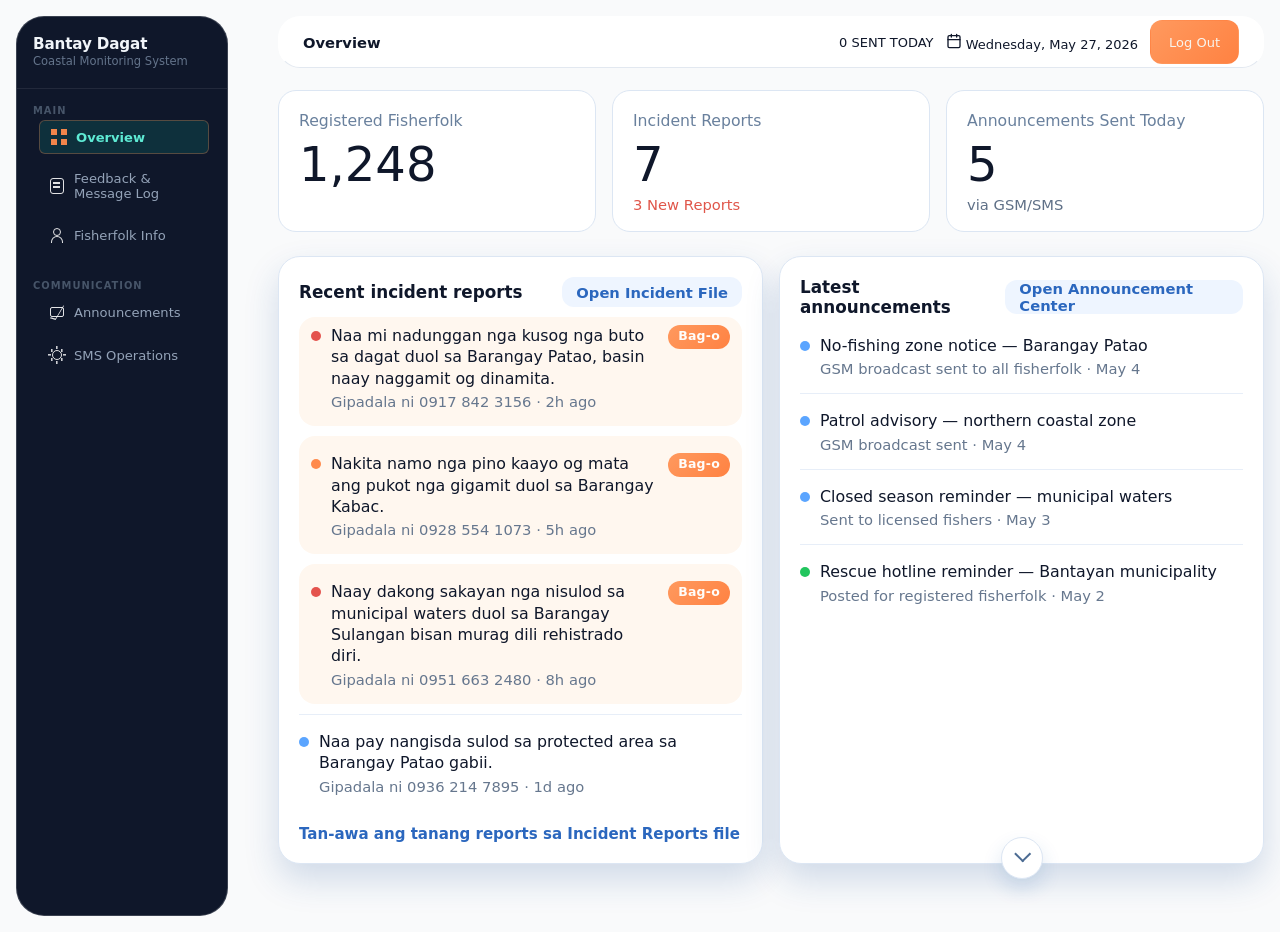
==== commit 01b7a3c7: "feat(ui): implement authentication and modernize dashboard layout Refactor the user interface to inc" ====
--- a/index.html
+++ b/index.html
@@ -51,9 +51,15 @@
         <main class="main-content">
             <header class="topbar">
                 <h2>Overview</h2>
-                <div class="topbar-meta">
-                    <span class="report-pill">3 New Reports</span>
-                    <span class="topbar-date">May 3, 2026</span>
+                  <div class="topbar-meta">
+                    <span class="stat-badge">0 SENT TODAY</span>
+                    <span class="date-indicator">
+                        <svg class="date-icon" fill="none" stroke="currentColor" stroke-width="2" viewBox="0 0 24 24" xmlns="http://www.w3.org/2000/svg" width="16" height="16">
+                            <rect x="3" y="4" width="18" height="18" rx="2" ry="2" />
+                            <path stroke-linecap="round" stroke-linejoin="round" d="M16 2v4M8 2v4M3 10h18" />
+                        </svg>
+                        <span id="currentDateDisplay">Wednesday, May 27, 2026</span>
+                    </span>
                     <button class="logout-button" id="logoutButton" type="button">Log Out</button>
                 </div>
             </header>
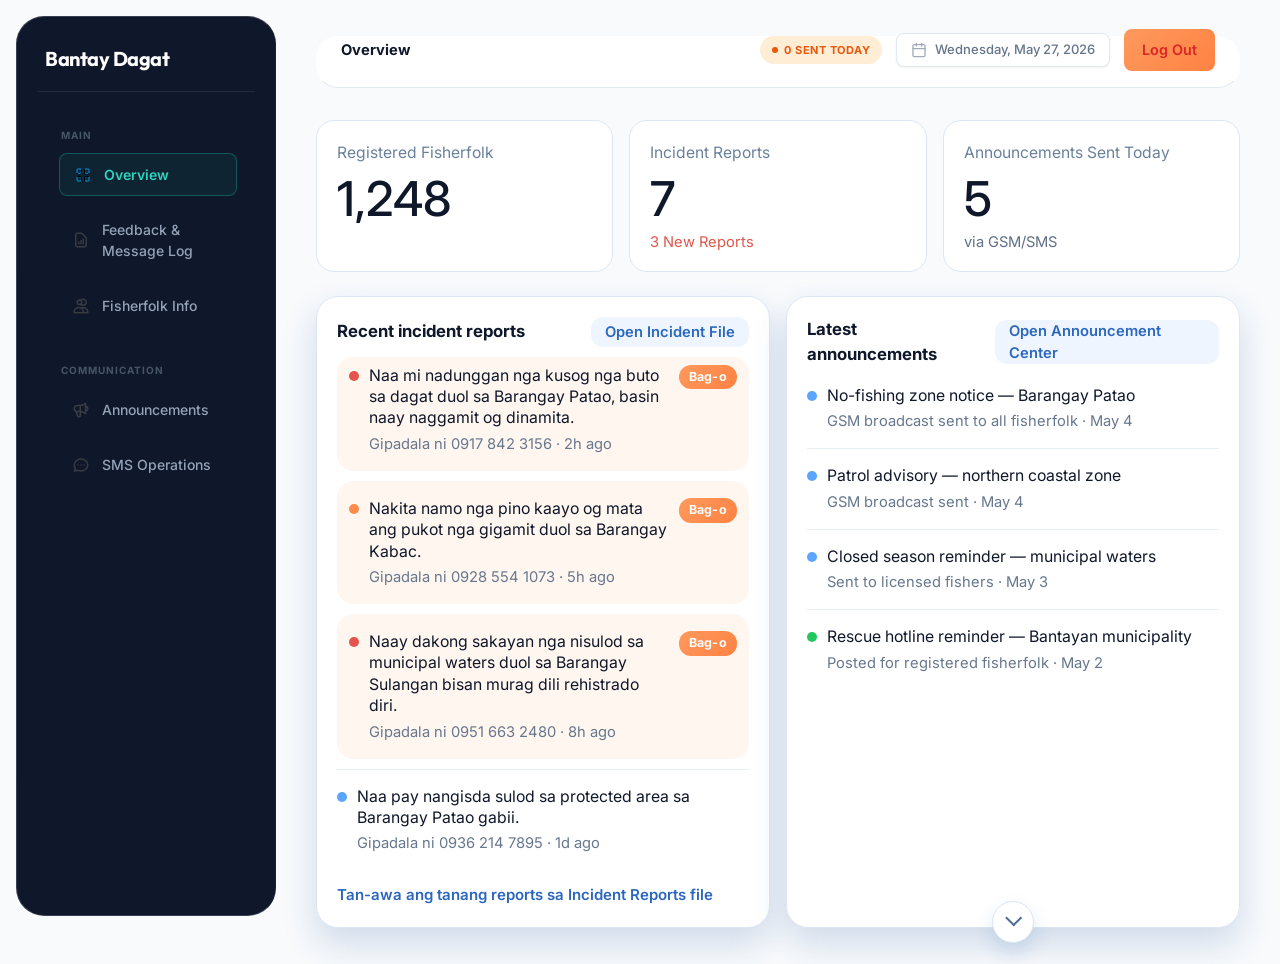
==== commit 0fa4e61f: "refactor(ui): modernize dashboard layout and implement feedback module - Implement new Feedback modu" ====
--- a/index.html
+++ b/index.html
@@ -12,7 +12,6 @@
         <aside class="sidebar">
             <div class="brand">
                 <h1>Bantay Dagat</h1>
-                <p>Coastal Monitoring System</p>
             </div>
 
             <div class="nav-group">
--- a/style.css
+++ b/style.css
@@ -1,4 +1,6 @@
 @charset "UTF-8";
+@import url("https://fonts.googleapis.com/css2?family=Inter:wght@300;400;500;600;700&family=Outfit:wght@400;500;600;700&display=swap");
+@import url("https://fonts.googleapis.com/css2?family=Inter:wght@300;400;500;600;700&display=swap");
 :root {
   --bg: #3c8ef4;
   --sidebar-bg: rgba(255, 255, 255, 0.16);
@@ -759,21 +761,6 @@
   color: var(--primary);
 }
 
-.si-red {
-  background: #fef2f2;
-  color: #dc2626;
-}
-
-.si-amber {
-  background: #fffbeb;
-  color: #d97706;
-}
-
-.si-blue {
-  background: #eff6ff;
-  color: #2563eb;
-}
-
 /* ── Filter bar ── */
 .filter-bar {
   background: var(--surface);
@@ -1045,27 +1032,19 @@
 }
 
 .cat-sos {
-  color: var(--sos-text);
   background: var(--sos-bg);
-  border-color: var(--sos-border);
 }
 
 .cat-inc {
-  color: var(--inc-text);
   background: var(--inc-bg);
-  border-color: var(--inc-border);
 }
 
 .cat-cmp {
-  color: var(--cmp-text);
   background: var(--cmp-bg);
-  border-color: var(--cmp-border);
 }
 
 .cat-inf {
-  color: var(--inf-text);
   background: var(--inf-bg);
-  border-color: var(--inf-border);
 }
 
 .status-dot {
@@ -1267,22 +1246,18 @@
 
 .cat-banner.sos {
   background: var(--sos-bg);
-  border-color: var(--sos-border);
 }
 
 .cat-banner.inc {
   background: var(--inc-bg);
-  border-color: var(--inc-border);
 }
 
 .cat-banner.cmp {
   background: var(--cmp-bg);
-  border-color: var(--cmp-border);
 }
 
 .cat-banner.inf {
   background: var(--inf-bg);
-  border-color: var(--inf-border);
 }
 
 .banner-icon-wrap {
@@ -1293,37 +1268,6 @@
   align-items: center;
   justify-content: center;
   flex-shrink: 0;
-}
-
-.sos .banner-icon-wrap {
-  background: var(--sos-border);
-}
-
-.inc .banner-icon-wrap {
-  background: #fde68a;
-}
-
-.cmp .banner-icon-wrap {
-  background: #bfdbfe;
-}
-
-.inf .banner-icon-wrap {
-  background: #d1d5db;
-}
-
-.banner-label {
-  font-size: 0.66rem;
-  font-weight: 700;
-  text-transform: uppercase;
-  letter-spacing: 0.07em;
-  color: var(--muted);
-  margin-bottom: 2px;
-}
-
-.banner-title {
-  font-size: 0.95rem;
-  font-weight: 700;
-  color: var(--text);
 }
 
 /* Info grid */
@@ -1664,318 +1608,624 @@
     grid-template-columns: 1fr 1fr;
   }
 }
-.fisherfolk-panel {
-  margin-top: 28px;
-}
-
-.section-copy {
-  margin: 8px 0 0;
-  max-width: 680px;
-  font-size: 0.94rem;
-  color: #64778f;
-  line-height: 1.45;
-}
-
-.panel-pill.neutral {
-  background: #eef5ff;
-  color: #4e79b9;
-}
-
-.fisherfolk-form {
-  display: grid;
-  grid-template-columns: repeat(4, minmax(0, 1fr));
-  gap: 16px 14px;
-  margin-top: 18px;
-}
-
-.field-group {
-  display: flex;
-  flex-direction: column;
-  gap: 8px;
-}
-
-.field-span-2 {
-  grid-column: span 2;
-}
-
-.field-label {
-  font-size: 0.92rem;
-  font-weight: 600;
-  color: #4c6788;
-}
-
-.field-input {
-  width: 100%;
-  min-height: 46px;
-  padding: 11px 14px;
-  border: 1px solid #d6e2f0;
-  border-radius: 12px;
-  background: #fdfefe;
-  color: #24354c;
-  font: inherit;
-  transition: border-color 0.2s ease, box-shadow 0.2s ease, background-color 0.2s ease;
-}
-.field-input:focus {
-  outline: none;
-  border-color: #3c8ef4;
-  box-shadow: 0 0 0 4px rgba(47, 111, 221, 0.12);
-  background: #ffffff;
-}
-
-.field-textarea {
-  min-height: 118px;
-  resize: vertical;
-}
-
-.field-textarea.small {
-  min-height: 88px;
-}
-
-.form-actions {
-  display: flex;
-  justify-content: flex-end;
-  padding-top: 6px;
-}
-
-.form-button {
-  min-height: 46px;
-  padding: 0 20px;
-  border: 0;
-  border-radius: 12px;
-  height: 20px;
-  margin-top: 50px;
-  background: linear-gradient(135deg, #ff995e, #ff8242);
-  color: #fffdfa;
-  font-weight: 600;
-  cursor: pointer;
-  transition: transform 0.2s ease, box-shadow 0.2s ease, background-color 0.2s ease;
-}
-.form-button:hover {
-  transform: translateY(-1px);
-  box-shadow: 0 12px 22px rgba(255, 130, 66, 0.22);
-  background: linear-gradient(135deg, #ff9f67, #ff8a4c);
-}
-
-.reset-button {
-  background: #e8ecf2;
-  color: #4c6788;
-  margin-left: 10px;
-}
-.reset-button:hover {
-  background: #d6e2f0;
-  box-shadow: 0 4px 12px rgba(0, 0, 0, 0.08);
-}
-
-@media (max-width: 960px) {
-  .fisherfolk-form {
-    grid-template-columns: repeat(2, minmax(0, 1fr));
-  }
-}
-@media (max-width: 640px) {
-  .fisherfolk-form {
-    grid-template-columns: 1fr;
-  }
-  .field-span-2 {
-    grid-column: span 1;
-  }
-  .form-actions {
-    justify-content: stretch;
-  }
-  .form-button {
-    width: 100%;
-  }
-}
-/* Database Panel Styles */
-.database-panel {
-  margin-top: 28px;
-}
-
-.archive-panel {
-  margin-top: 28px;
-  border-top: 2px solid #e8ecf2;
-  padding-top: 28px;
-}
-
-.empty-state {
-  text-align: center;
-  padding: 40px 20px;
-  color: #64778f;
-  font-size: 1rem;
-}
-.empty-state p {
+* {
+  box-sizing: border-box;
   margin: 0;
-}
-
-.barangay-filters {
-  display: flex;
-  gap: 12px;
-  margin: 20px 0;
-  flex-wrap: wrap;
-}
-
-.filter-button {
-  padding: 10px 18px;
-  border: 2px solid #d6e2f0;
-  border-radius: 8px;
-  background: #ffffff;
-  color: #4c6788;
-  font-weight: 600;
-  font-size: 0.94rem;
-  cursor: pointer;
-  transition: all 0.2s ease;
-}
-.filter-button:hover {
-  border-color: #4e79b9;
-  color: #4e79b9;
-  background: #f8fbff;
-}
-.filter-button.active {
-  background: linear-gradient(135deg, #ff995e, #ff8242);
-  color: #ffffff;
-  border-color: #ff8242;
-  box-shadow: 0 4px 12px rgba(255, 130, 66, 0.25);
-}
-
-.database-container {
-  margin-top: 20px;
-  overflow-x: auto;
-}
-
-.fisherfolk-table {
-  width: 100%;
-  border-collapse: collapse;
-  background: #ffffff;
-  border-radius: 12px;
-  overflow: hidden;
-  box-shadow: 0 1px 3px rgba(0, 0, 0, 0.08);
-}
-.fisherfolk-table thead {
-  background: #f0f5fa;
-  border-bottom: 2px solid #d6e2f0;
-}
-.fisherfolk-table th {
-  padding: 14px 16px;
-  text-align: left;
-  font-weight: 600;
-  font-size: 0.92rem;
-  color: #4c6788;
-  white-space: nowrap;
-}
-.fisherfolk-table tbody tr {
-  border-bottom: 1px solid #e8ecf2;
-  transition: background-color 0.2s ease;
-}
-.fisherfolk-table tbody tr:hover {
-  background: #f8fbff;
-}
-.fisherfolk-table tbody tr:last-child {
-  border-bottom: none;
-}
-.fisherfolk-table td {
-  padding: 12px 16px;
-  font-size: 0.94rem;
-  color: #24354c;
-}
-
-.fisherfolk-row {
-  cursor: pointer;
-}
-
-.view-button {
-  min-height: 32px;
-  padding: 6px 12px;
-  border: 1px solid #d6e2f0;
-  border-radius: 8px;
-  background: #ffffff;
-  color: #4e79b9;
-  font-weight: 600;
-  font-size: 0.86rem;
-  cursor: pointer;
-  transition: all 0.2s ease;
-}
-.view-button:hover {
-  background: #eef5ff;
-  border-color: #4e79b9;
-  box-shadow: 0 2px 6px rgba(78, 121, 185, 0.12);
-}
-
-.action-buttons {
-  display: flex;
-  gap: 8px;
-}
-
-.archive-button {
-  min-height: 32px;
-  padding: 6px 12px;
-  border: 1px solid #d6e2f0;
-  border-radius: 8px;
-  background: #ffffff;
-  color: #8c5d00;
-  font-weight: 600;
-  font-size: 0.86rem;
-  cursor: pointer;
-  transition: all 0.2s ease;
-}
-.archive-button:hover {
-  background: #fff0d9;
-  border-color: #8c5d00;
-  box-shadow: 0 2px 6px rgba(140, 93, 0, 0.12);
-}
-
-.delete-button {
-  min-height: 32px;
-  padding: 6px 12px;
-  border: 1px solid #d6e2f0;
-  border-radius: 8px;
-  background: #ffffff;
-  color: #c41010;
-  font-weight: 600;
-  font-size: 0.86rem;
-  cursor: pointer;
-  transition: all 0.2s ease;
-}
-.delete-button:hover {
-  background: #ffe8e8;
-  border-color: #c41010;
-  box-shadow: 0 2px 6px rgba(196, 16, 16, 0.12);
-}
-
-/* Status Badge Styles */
-.status-badge {
-  display: inline-block;
-  padding: 6px 10px;
-  border-radius: 6px;
-  font-size: 0.86rem;
-  font-weight: 600;
-  white-space: nowrap;
-}
-.status-badge.status-active {
-  background: #d4f0e4;
-  color: #0b6e3e;
-}
-.status-badge.status-renewal {
-  background: #fff0d9;
-  color: #8c5d00;
-}
-.status-badge.status-pending {
-  background: #ffe8e8;
-  color: #c41010;
-}
-
-/* Modal Styles */
-.modal {
-  display: flex;
-  align-items: center;
-  justify-content: center;
+  padding: 0;
+}
+
+body {
+  font-family: "Inter", sans-serif;
+  background-color: #f8fafc;
+  color: #1e293b;
+  min-height: 100vh;
+  line-height: 1.5;
+}
+
+/* Dashboard Shell Layout */
+.dashboard-shell {
+  display: flex;
+  min-height: 100vh;
+  position: relative;
+}
+.dashboard-shell.hidden {
+  display: none;
+}
+
+/* Login Screen Styling */
+.login-screen {
   position: fixed;
   top: 0;
   left: 0;
   width: 100%;
   height: 100%;
+  background-color: #f8fafc;
+  display: flex;
+  align-items: center;
+  justify-content: center;
+  z-index: 2000;
+  padding: 20px;
+}
+.login-screen.hidden {
+  display: none;
+}
+
+.login-card {
+  background-color: #ffffff;
+  border: 1px solid #e2e8f0;
+  border-radius: 16px;
+  box-shadow: 0 10px 15px -3px rgba(0, 0, 0, 0.05), 0 4px 6px -4px rgba(0, 0, 0, 0.03);
+  width: 100%;
+  max-width: 440px;
+  padding: 40px;
+  text-align: center;
+}
+.login-card .brand {
+  margin-bottom: 28px;
+}
+.login-card .brand h1 {
+  color: #007a78;
+  font-size: 1.8rem;
+}
+.login-card h2 {
+  font-family: "Outfit", sans-serif;
+  font-size: 1.4rem;
+  font-weight: 700;
+  color: #0f172a;
+  margin-bottom: 8px;
+}
+.login-card .field-group {
+  text-align: left;
+  margin-bottom: 20px;
+}
+
+.login-subtitle {
+  font-size: 0.9rem;
+  color: #64748b;
+  margin-bottom: 24px;
+}
+
+.login-error {
+  color: #dc2626;
+  font-size: 0.85rem;
+  margin-top: -12px;
+  margin-bottom: 16px;
+  text-align: left;
+  font-weight: 500;
+}
+
+.login-btn {
+  width: 100%;
+  justify-content: center;
+  height: 46px;
+}
+
+/* Sidebar Styling */
+.sidebar {
+  width: 280px;
+  background-color: #0f172a;
+  color: #94a3b8;
+  display: flex;
+  flex-direction: column;
+  padding: 24px;
+  flex-shrink: 0;
+  border-right: 1px solid #1e293b;
+}
+
+.brand {
+  margin-bottom: 40px;
+}
+.brand h1 {
+  font-family: "Outfit", sans-serif;
+  color: #ffffff;
+  font-size: 1.5rem;
+  font-weight: 700;
+  letter-spacing: -0.5px;
+}
+.brand p {
+  font-size: 0.8rem;
+  color: #64748b;
+  margin-top: 4px;
+}
+
+.nav-group {
+  margin-bottom: 28px;
+}
+
+.nav-label {
+  font-size: 0.75rem;
+  font-weight: 700;
+  letter-spacing: 1px;
+  color: #475569;
+  margin-bottom: 12px;
+  text-transform: uppercase;
+}
+
+.nav-menu {
+  display: flex;
+  flex-direction: column;
+  gap: 6px;
+}
+
+.nav-item {
+  display: flex;
+  align-items: center;
+  gap: 12px;
+  padding: 10px 14px;
+  color: #94a3b8;
+  text-decoration: none;
+  font-size: 0.9rem;
+  font-weight: 500;
+  border-radius: 8px;
+  transition: all 0.2s cubic-bezier(0.4, 0, 0.2, 1);
+}
+.nav-item:hover {
+  color: #ffffff;
+  background-color: rgba(255, 255, 255, 0.05);
+}
+.nav-item:hover .nav-icon {
+  opacity: 1;
+  filter: invert(1);
+}
+.nav-item.active {
+  color: #ffffff;
+  background-color: #1e293b;
+  font-weight: 600;
+}
+.nav-item.active .nav-icon {
+  opacity: 1;
+  filter: invert(1);
+}
+
+.nav-icon {
+  width: 18px;
+  height: 18px;
+  display: inline-block;
+  background-size: contain;
+  background-repeat: no-repeat;
+  background-position: center;
+  opacity: 0.7;
+  filter: invert(0.7);
+}
+
+/* SVGs for Sidebar Icons */
+.overview-icon {
+  background-image: url("data:image/svg+xml,%3Csvg xmlns='http://www.w3.org/2000/svg' fill='none' viewBox='0 0 24 24' stroke='white'%3E%3Cpath stroke-linecap='round' stroke-linejoin='round' stroke-width='2' d='M4 6a2 2 0 012-2h2a2 2 0 012 2v4a2 2 0 01-2 2H6a2 2 0 01-2-2V6zM14 6a2 2 0 012-2h2a2 2 0 012 2v4a2 2 0 01-2 2h-2a2 2 0 01-2-2V6zM4 16a2 2 0 012-2h2a2 2 0 012 2v4a2 2 0 01-2 2H6a2 2 0 01-2-2v-4zM14 16a2 2 0 012-2h2a2 2 0 012 2v4a2 2 0 01-2 2h-2a2 2 0 01-2-2v-4z'/%3E%3C/svg%3E");
+}
+
+.report-icon {
+  background-image: url("data:image/svg+xml,%3Csvg xmlns='http://www.w3.org/2000/svg' fill='none' viewBox='0 0 24 24' stroke='white'%3E%3Cpath stroke-linecap='round' stroke-linejoin='round' stroke-width='2' d='M8 12h.01M12 12h.01M16 12h.01M21 12c0 4.418-4.03 8-9 8a9.863 9.863 0 01-4.255-.949L3 20l1.395-3.72C3.512 15.042 3 13.574 3 12c0-4.418 4.03-8 9-8s9 3.582 9 8z'/%3E%3C/svg%3E");
+}
+
+.fisherfolk-icon {
+  background-image: url("data:image/svg+xml,%3Csvg xmlns='http://www.w3.org/2000/svg' fill='none' viewBox='0 0 24 24' stroke='white'%3E%3Cpath stroke-linecap='round' stroke-linejoin='round' stroke-width='2' d='M17 20h5v-2a3 3 0 00-5.356-1.857M17 20H7m10 0v-2c0-.656-.126-1.283-.356-1.857M7 20H2v-2a3 3 0 015.356-1.857M7 20v-2c0-.656.126-1.283.356-1.857m0 0a5.002 5.002 0 019.288 0M15 7a3 3 0 11-6 0 3 3 0 016 0zm6 3a2 2 0 11-4 0 2 2 0 014 0zM7 10a2 2 0 11-4 0 2 2 0 014 0z'/%3E%3C/svg%3E");
+}
+
+.announcement-icon {
+  background-image: url("data:image/svg+xml,%3Csvg xmlns='http://www.w3.org/2000/svg' fill='none' viewBox='0 0 24 24' stroke='white'%3E%3Cpath stroke-linecap='round' stroke-linejoin='round' stroke-width='2' d='M11 5.882V19.24a1.76 1.76 0 01-3.417.592l-2.147-6.15M18 13a3 3 0 100-6M5.436 13.683A4.001 4.001 0 017 6h1.832c4.1 0 7.625-1.234 9.168-3v14c-1.543-1.766-5.067-3-9.168-3H7a3.988 3.988 0 01-1.564-.317z'/%3E%3C/svg%3E");
+}
+
+.weather-icon {
+  background-image: url("data:image/svg+xml,%3Csvg xmlns='http://www.w3.org/2000/svg' fill='none' viewBox='0 0 24 24' stroke='white'%3E%3Cpath stroke-linecap='round' stroke-linejoin='round' stroke-width='2' d='M12 18h.01M8 21h8a2 2 0 002-2V5a2 2 0 00-2-2H8a2 2 0 00-2 2v14a2 2 0 002 2z'/%3E%3C/svg%3E");
+}
+
+/* Main Content Area */
+.main-content {
+  flex: 1;
+  padding: 32px 40px;
+  overflow-y: auto;
+  background-color: #f8fafc;
+}
+
+/* Header Topbar Styling to match the first picture */
+.topbar {
+  display: flex;
+  justify-content: space-between;
+  align-items: center;
+  margin-bottom: 32px;
+  padding-bottom: 20px;
+  border-bottom: 1px solid #e2e8f0;
+}
+
+.topbar-title-area h2 {
+  font-family: "Outfit", sans-serif;
+  font-size: 1.75rem;
+  font-weight: 700;
+  color: #0f172a;
+}
+.topbar-title-area p {
+  font-size: 0.9rem;
+  color: #64748b;
+  margin-top: 2px;
+}
+
+.topbar-meta {
+  display: flex;
+  align-items: center;
+  gap: 16px;
+}
+
+/* Dynamic Stats Badge in topbar */
+.stat-badge {
+  background-color: #ffedd5;
+  color: #ea580c;
+  font-size: 0.85rem;
+  font-weight: 700;
+  padding: 8px 16px;
+  border-radius: 20px;
+  display: flex;
+  align-items: center;
+  gap: 6px;
+}
+.stat-badge::before {
+  content: "";
+  display: inline-block;
+  width: 6px;
+  height: 6px;
+  background-color: #ea580c;
+  border-radius: 50%;
+}
+
+/* Date Indicator */
+.date-indicator {
+  background-color: #ffffff;
+  border: 1px solid #e2e8f0;
+  font-size: 0.9rem;
+  font-weight: 500;
+  color: #334155;
+  padding: 8px 16px;
+  border-radius: 8px;
+  display: flex;
+  align-items: center;
+  gap: 8px;
+}
+
+.date-icon {
+  width: 16px;
+  height: 16px;
+  opacity: 0.6;
+}
+
+/* Log Out Button in topbar */
+.logout-button {
+  background-color: #fee2e2;
+  color: #dc2626;
+  border: none;
+  font-size: 0.9rem;
+  font-weight: 600;
+  padding: 8px 18px;
+  border-radius: 8px;
+  cursor: pointer;
+  transition: all 0.2s cubic-bezier(0.4, 0, 0.2, 1);
+}
+.logout-button:hover {
+  background-color: #fecaca;
+}
+
+/* Directory Header Panel */
+.directory-header-section {
+  display: flex;
+  justify-content: space-between;
+  align-items: flex-start;
+  margin-bottom: 24px;
+}
+
+.directory-title-area h3 {
+  font-family: "Outfit", sans-serif;
+  font-size: 1.5rem;
+  font-weight: 600;
+  color: #0f172a;
+}
+.directory-title-area p {
+  font-size: 0.95rem;
+  color: #64748b;
+  margin-top: 6px;
+  max-width: 760px;
+  line-height: 1.5;
+}
+
+/* Teal Register Button */
+.btn-primary {
+  background-color: #007a78;
+  color: #ffffff;
+  border: none;
+  font-size: 0.95rem;
+  font-weight: 600;
+  padding: 12px 24px;
+  border-radius: 8px;
+  cursor: pointer;
+  display: flex;
+  align-items: center;
+  gap: 8px;
+  box-shadow: 0 4px 6px -1px rgba(0, 122, 120, 0.15);
+  transition: all 0.2s cubic-bezier(0.4, 0, 0.2, 1);
+  flex-shrink: 0;
+  white-space: nowrap;
+}
+.btn-primary:hover {
+  background-color: #006664;
+  transform: translateY(-1px);
+  box-shadow: 0 10px 15px -3px rgba(0, 122, 120, 0.25);
+}
+.btn-primary:active {
+  transform: translateY(0);
+}
+
+/* White filter and search panel container */
+.filters-search-panel {
+  background-color: #ffffff;
+  border: 1px solid #e2e8f0;
+  border-radius: 12px;
+  padding: 16px 20px;
+  display: flex;
+  justify-content: space-between;
+  align-items: center;
+  gap: 20px;
+  margin-bottom: 24px;
+  box-shadow: 0 1px 2px 0 rgba(0, 0, 0, 0.05);
+}
+
+/* Barangay Filter Buttons */
+.barangay-filters {
+  display: flex;
+  gap: 10px;
+  flex-wrap: wrap;
+}
+
+.filter-button {
+  background-color: #ffffff;
+  border: 1px solid #e2e8f0;
+  border-radius: 8px;
+  color: #64748b;
+  font-size: 0.9rem;
+  font-weight: 500;
+  padding: 8px 16px;
+  cursor: pointer;
+  transition: all 0.2s cubic-bezier(0.4, 0, 0.2, 1);
+}
+.filter-button:hover {
+  border-color: #cbd5e1;
+  color: #1e293b;
+  background-color: #f8fafc;
+}
+.filter-button.active {
+  background-color: #e6f4f4;
+  color: #007a78;
+  border-color: #b2dfdf;
+  font-weight: 600;
+}
+
+/* Search bar on the right */
+.search-wrapper {
+  position: relative;
+  width: 320px;
+}
+
+.search-input {
+  width: 100%;
+  background-color: #f8fafc;
+  border: 1px solid #e2e8f0;
+  border-radius: 20px;
+  padding: 10px 16px 10px 42px;
+  font-size: 0.9rem;
+  color: #1e293b;
+  font-family: inherit;
+  transition: all 0.2s cubic-bezier(0.4, 0, 0.2, 1);
+}
+.search-input:focus {
+  outline: none;
+  border-color: #007a78;
+  background-color: #ffffff;
+  box-shadow: 0 0 0 3px rgba(0, 122, 120, 0.1);
+}
+
+.search-icon {
+  position: absolute;
+  left: 16px;
+  top: 50%;
+  transform: translateY(-50%);
+  width: 16px;
+  height: 16px;
+  color: #64748b;
+  pointer-events: none;
+  opacity: 0.6;
+}
+
+/* Database Table Layout */
+.database-container {
+  background-color: #ffffff;
+  border: 1px solid #e2e8f0;
+  border-radius: 12px;
+  overflow: hidden;
+  box-shadow: 0 1px 2px 0 rgba(0, 0, 0, 0.05);
+  margin-bottom: 32px;
+}
+
+.fisherfolk-table {
+  width: 100%;
+  border-collapse: collapse;
+  text-align: left;
+}
+.fisherfolk-table th {
+  background-color: #ffffff;
+  border-bottom: 1px solid #e2e8f0;
+  padding: 18px 24px;
+  font-size: 0.75rem;
+  font-weight: 700;
+  text-transform: uppercase;
+  letter-spacing: 0.5px;
+  color: #475569;
+}
+.fisherfolk-table tr {
+  border-bottom: 1px solid #e2e8f0;
+  transition: all 0.2s cubic-bezier(0.4, 0, 0.2, 1);
+}
+.fisherfolk-table tr:last-child {
+  border-bottom: none;
+}
+.fisherfolk-table tbody tr {
+  cursor: pointer;
+}
+.fisherfolk-table tbody tr:hover {
+  background-color: #f8fafc;
+}
+.fisherfolk-table td {
+  padding: 16px 24px;
+  font-size: 0.95rem;
+  color: #1e293b;
+  vertical-align: middle;
+}
+
+/* Owner Name style */
+.owner-name {
+  font-weight: 700;
+  color: #0f172a;
+}
+
+/* Vessel Column */
+.vessel-cell {
+  display: flex;
+  align-items: center;
+  gap: 8px;
+}
+
+.vessel-icon {
+  width: 18px;
+  height: 18px;
+  color: #64748b;
+  opacity: 0.7;
+}
+
+/* Reg Code Column */
+.reg-code-cell {
+  font-family: monospace;
+  font-size: 0.9rem;
+  color: #475569;
+}
+
+/* Mobile Column */
+.mobile-cell {
+  display: flex;
+  align-items: center;
+  gap: 8px;
+  color: #475569;
+}
+.mobile-cell .phone-icon {
+  width: 14px;
+  height: 14px;
+  color: #64748b;
+  opacity: 0.6;
+}
+
+/* License Status Badges */
+.status-badge {
+  display: inline-flex;
+  align-items: center;
+  gap: 6px;
+  padding: 6px 12px;
+  border-radius: 20px;
+  font-size: 0.8rem;
+  font-weight: 600;
+}
+.status-badge::before {
+  content: "";
+  display: inline-block;
+  width: 6px;
+  height: 6px;
+  border-radius: 50%;
+}
+.status-badge.status-active {
+  background-color: #dcfce7;
+  color: #15803d;
+}
+.status-badge.status-active::before {
+  background-color: #15803d;
+}
+.status-badge.status-renewal {
+  background-color: #fef3c7;
+  color: #b45309;
+}
+.status-badge.status-renewal::before {
+  background-color: #b45309;
+}
+.status-badge.status-pending {
+  background-color: #ffedd5;
+  color: #ea580c;
+}
+.status-badge.status-pending::before {
+  background-color: #ea580c;
+}
+.status-badge.status-inactive {
+  background-color: #f1f5f9;
+  color: #475569;
+}
+.status-badge.status-inactive::before {
+  background-color: #475569;
+}
+
+/* Delete Button styling */
+.delete-btn {
+  background: transparent;
+  border: none;
+  color: #64748b;
+  padding: 6px;
+  border-radius: 8px;
+  cursor: pointer;
+  display: flex;
+  align-items: center;
+  justify-content: center;
+  transition: all 0.2s cubic-bezier(0.4, 0, 0.2, 1);
+}
+.delete-btn:hover {
+  color: #dc2626;
+  background-color: #fee2e2;
+}
+
+.trash-icon {
+  width: 18px;
+  height: 18px;
+}
+
+/* Archive Panel Styling */
+.archive-panel {
+  border-top: 1px solid #e2e8f0;
+  padding-top: 32px;
+  margin-top: 32px;
+}
+.archive-panel h3 {
+  font-family: "Outfit", sans-serif;
+  font-size: 1.25rem;
+  font-weight: 600;
+  color: #0f172a;
+  margin-bottom: 6px;
+}
+
+.empty-state {
+  text-align: center;
+  padding: 48px;
+  color: #64748b;
+  font-size: 0.95rem;
+}
+
+/* General Modals Styling */
+.modal {
+  position: fixed;
+  top: 0;
+  left: 0;
+  width: 100%;
+  height: 100%;
+  display: flex;
+  align-items: center;
+  justify-content: center;
   z-index: 1000;
+  opacity: 1;
+  visibility: visible;
+  transition: all 0.2s cubic-bezier(0.4, 0, 0.2, 1);
 }
 .modal.hidden {
-  display: none;
+  opacity: 0;
+  visibility: hidden;
+  pointer-events: none;
 }
 
 .modal-overlay {
@@ -1984,59 +2234,178 @@
   left: 0;
   width: 100%;
   height: 100%;
-  background: rgba(0, 0, 0, 0.5);
-  z-index: -1;
+  background-color: rgba(89, 89, 89, 0.5);
+  backdrop-filter: blur(4px);
+  z-index: 1001;
 }
 
 .modal-content {
-  background: #ffffff;
+  background-color: #ffffff;
   border-radius: 16px;
-  box-shadow: 0 20px 60px rgba(0, 0, 0, 0.3);
-  max-width: 700px;
-  width: 90%;
-  max-height: 80vh;
+  width: 95%;
+  max-width: 960px; /* Wider modal content for better grid fit */
+  max-height: 90vh;
   overflow-y: auto;
-  z-index: 1001;
-}
-
+  box-shadow: 0 25px 50px -12px rgba(0, 0, 0, 0.25);
+  z-index: 1002;
+  display: flex;
+  flex-direction: column;
+  animation: modalSlideUp 0.3s cubic-bezier(0.16, 1, 0.3, 1);
+}
+
+@keyframes modalSlideUp {
+  from {
+    transform: translateY(20px);
+    opacity: 0;
+  }
+  to {
+    transform: translateY(0);
+    opacity: 1;
+  }
+}
 .modal-header {
   display: flex;
   justify-content: space-between;
   align-items: center;
-  padding: 24px;
-  border-bottom: 1px solid #e8ecf2;
+  padding: 24px 32px;
+  border-bottom: 1px solid #e2e8f0;
 }
 .modal-header h2 {
+  font-family: "Outfit", sans-serif;
   font-size: 1.5rem;
   font-weight: 700;
-  color: #24354c;
-  margin: 0;
+  color: #0f172a;
 }
 
 .modal-close {
-  background: none;
+  background: transparent;
   border: none;
-  font-size: 28px;
-  color: #64778f;
+  font-size: 2rem;
+  line-height: 1;
+  color: #64748b;
   cursor: pointer;
-  padding: 0;
+  display: flex;
+  align-items: center;
+  justify-content: center;
   width: 32px;
   height: 32px;
-  display: flex;
+  border-radius: 50%;
+  transition: all 0.2s cubic-bezier(0.4, 0, 0.2, 1);
+}
+.modal-close:hover {
+  background-color: #f1f5f9;
+  color: #1e293b;
+}
+
+.modal-body {
+  padding: 32px;
+}
+
+/* Forms style inside Modal */
+.fisherfolk-form {
+  display: grid;
+  grid-template-columns: repeat(3, 1fr);
+  gap: 20px;
+}
+
+.field-group {
+  display: flex;
+  flex-direction: column;
+  gap: 8px;
+}
+
+.field-span-3 {
+  grid-column: span 3;
+}
+
+.field-span-2 {
+  grid-column: span 2;
+}
+
+.field-span-1 {
+  grid-column: span 1;
+}
+
+.field-label {
+  font-size: 0.85rem;
+  font-weight: 600;
+  color: #475569;
+}
+
+.field-input {
+  width: 100%;
+  height: 44px;
+  padding: 10px 14px;
+  border: 1px solid #e2e8f0;
+  border-radius: 8px;
+  background-color: #ffffff;
+  color: #1e293b;
+  font-family: inherit;
+  font-size: 0.9rem;
+  transition: all 0.2s cubic-bezier(0.4, 0, 0.2, 1);
+}
+.field-input:focus {
+  outline: none;
+  border-color: #007a78;
+  box-shadow: 0 0 0 3px rgba(0, 122, 120, 0.1);
+}
+.field-input[readonly] {
+  background-color: #f8fafc;
+  color: #64748b;
+  cursor: not-allowed;
+}
+
+select.field-input {
+  -webkit-appearance: none;
+     -moz-appearance: none;
+          appearance: none;
+  background-image: url("data:image/svg+xml,%3Csvg xmlns='http://www.w3.org/2000/svg' fill='none' viewBox='0 0 24 24' stroke='%2364748b'%3E%3Cpath stroke-linecap='round' stroke-linejoin='round' stroke-width='2' d='M19 9l-7 7-7-7'/%3E%3C/svg%3E");
+  background-repeat: no-repeat;
+  background-position: right 14px center;
+  background-size: 16px;
+  padding-right: 40px;
+}
+
+.form-actions {
+  display: flex;
+  justify-content: flex-end;
+  gap: 12px;
+  margin-top: 12px;
+}
+
+.form-btn {
+  height: 44px;
+  padding: 0 24px;
+  border-radius: 8px;
+  font-size: 0.9rem;
+  font-weight: 600;
+  cursor: pointer;
+  transition: all 0.2s cubic-bezier(0.4, 0, 0.2, 1);
+  display: inline-flex;
   align-items: center;
   justify-content: center;
-  border-radius: 6px;
-  transition: all 0.2s ease;
-}
-.modal-close:hover {
-  background: #f0f5fa;
-  color: #24354c;
-}
-
-.modal-body {
-  padding: 24px;
-}
-
+}
+
+.form-btn-submit {
+  background-color: #007a78;
+  border: 1px solid #007a78;
+  color: #ffffff;
+}
+.form-btn-submit:hover {
+  background-color: #006664;
+  border-color: #006664;
+}
+
+.form-btn-reset {
+  background-color: #f1f5f9;
+  border: 1px solid #cbd5e1;
+  color: #475569;
+}
+.form-btn-reset:hover {
+  background-color: #e2e8f0;
+}
+
+/* Fisherfolk Details Modal Layout */
 .detail-section {
   display: flex;
   flex-direction: column;
@@ -2046,7 +2415,7 @@
 .detail-row {
   display: grid;
   grid-template-columns: repeat(3, 1fr);
-  gap: 16px;
+  gap: 20px;
 }
 
 .detail-item {
@@ -2059,324 +2428,1000 @@
 }
 
 .detail-label {
-  font-size: 0.86rem;
-  font-weight: 600;
-  color: #4c6788;
+  font-size: 0.75rem;
+  font-weight: 700;
   text-transform: uppercase;
   letter-spacing: 0.5px;
+  color: #64748b;
 }
 
 .detail-value {
-  font-size: 1rem;
-  color: #24354c;
+  font-size: 0.95rem;
+  color: #1e293b;
+  font-weight: 500;
   word-break: break-word;
-  line-height: 1.5;
 }
 .detail-value.status-badge {
-  display: inline-block;
   width: -moz-fit-content;
   width: fit-content;
 }
 
+/* Status Indicator pill under section header */
+.panel-pill {
+  font-size: 0.85rem;
+  font-weight: 600;
+  padding: 6px 12px;
+  border-radius: 20px;
+  background-color: #e6f4f4;
+  color: #007a78;
+  display: inline-block;
+  margin-top: 10px;
+  width: -moz-fit-content;
+  width: fit-content;
+}
+
+/* Responsive adjustments */
+@media (max-width: 1024px) {
+  .sidebar {
+    width: 80px;
+    padding: 20px 10px;
+    align-items: center;
+  }
+  .brand h1, .brand p, .nav-label, .nav-item span:not(.nav-icon) {
+    display: none;
+  }
+  .brand {
+    margin-bottom: 24px;
+  }
+  .nav-item {
+    justify-content: center;
+    padding: 10px;
+  }
+}
 @media (max-width: 768px) {
-  .detail-row {
-    grid-template-columns: repeat(2, 1fr);
-  }
-  .modal-content {
-    width: 95%;
-    max-height: 90vh;
-  }
-  .modal-header {
-    padding: 18px;
-  }
-  .modal-header h2 {
-    font-size: 1.25rem;
-  }
-  .modal-body {
-    padding: 18px;
-  }
-}
-@media (max-width: 480px) {
+  .dashboard-shell {
+    flex-direction: column;
+  }
+  .sidebar {
+    width: 100%;
+    height: auto;
+    flex-direction: row;
+    justify-content: space-between;
+    align-items: center;
+    padding: 16px;
+    border-right: none;
+    border-bottom: 1px solid #1e293b;
+  }
+  .brand {
+    margin-bottom: 0;
+  }
+  .brand h1, .brand p {
+    display: block;
+  }
+  .nav-group {
+    margin-bottom: 0;
+    display: flex;
+    align-items: center;
+  }
+  .nav-label {
+    display: none;
+  }
+  .nav-menu {
+    flex-direction: row;
+    gap: 12px;
+  }
+  .nav-item span:not(.nav-icon) {
+    display: none;
+  }
+  .main-content {
+    padding: 20px;
+  }
+  .topbar {
+    flex-direction: column;
+    align-items: flex-start;
+    gap: 16px;
+  }
+  .topbar-meta {
+    width: 100%;
+    justify-content: space-between;
+  }
+  .directory-header-section {
+    flex-direction: column;
+    gap: 16px;
+    align-items: stretch;
+  }
+  .filters-search-panel {
+    flex-direction: column;
+    align-items: stretch;
+  }
+  .search-wrapper {
+    width: 100%;
+  }
+  .fisherfolk-form {
+    grid-template-columns: 1fr;
+  }
+  .field-span-2 {
+    grid-column: span 1;
+  }
   .detail-row {
     grid-template-columns: 1fr;
   }
-  .fisherfolk-table {
-    font-size: 0.85rem;
-  }
-  .fisherfolk-table th, .fisherfolk-table td {
-    padding: 10px 8px;
-  }
-  .view-button {
-    padding: 4px 8px;
-    font-size: 0.8rem;
-  }
-}
-.announcement-panel {
+}
+/* Bantay Dagat Announcements Dashboard Style System */
+:root {
+  --primary: #f97316; /* Coral Orange */
+  --primary-hover: #ea580c;
+  --primary-light: #ffedd5;
+  --bg-dark: #0f172a; /* Dark Navy Sidebar */
+  --bg-dark-hover: rgba(255, 255, 255, 0.05);
+  --bg-dark-active: rgba(20, 184, 166, 0.08);
+  --border-active: rgba(20, 184, 166, 0.35);
+  --text-active: #2dd4bf; /* Bright Teal Accent */
+  --bg-light: #f8fafc; /* Page Main Background */
+  --bg-card: #ffffff;
+  --text-dark: #0f172a;
+  --text-muted: #64748b;
+  --text-light: #94a3b8;
+  --border-light: #e2e8f0;
+  --border-hover: #cbd5e1;
+  --success-bg: #dcfce7;
+  --success-text: #15803d;
+  --success-border: #bbf7d0;
+  --warning-bg: #fef3c7;
+  --warning-text: #d97706;
+  --warning-border: #fde68a;
+  --danger-bg: #fee2e2;
+  --danger-text: #b91c1c;
+  --transition: all 0.2s cubic-bezier(0.4, 0, 0.2, 1);
+  --shadow: 0 1px 3px 0 rgba(0, 0, 0, 0.05), 0 1px 2px -1px rgba(0, 0, 0, 0.05);
+  --shadow-md: 0 4px 6px -1px rgba(0, 0, 0, 0.05), 0 2px 4px -2px rgba(0, 0, 0, 0.05);
+}
+
+/* Base resets & typography */
+* {
+  box-sizing: border-box;
+  margin: 0;
+  padding: 0;
+}
+
+body {
+  background-color: var(--bg-light);
+  color: var(--text-dark);
+  font-family: "Inter", system-ui, -apple-system, sans-serif;
+  -webkit-font-smoothing: antialiased;
+  -moz-osx-font-smoothing: grayscale;
+  min-height: 100vh;
+}
+
+/* Shell Layout */
+.dashboard-shell {
+  display: flex;
+  min-height: 100vh;
+  width: 100%;
+}
+
+/* Sidebar Navigation */
+.sidebar {
+  width: 260px;
+  background-color: var(--bg-dark);
+  color: var(--text-light);
+  padding: 32px 20px;
+  display: flex;
+  flex-direction: column;
+  flex-shrink: 0;
+  border-right: 1px solid rgba(255, 255, 255, 0.05);
+}
+
+.brand {
+  margin-bottom: 36px;
+  padding-left: 8px;
+}
+
+.brand h1 {
+  color: #ffffff;
+  font-size: 20px;
+  font-weight: 700;
+  letter-spacing: -0.5px;
+  margin-bottom: 2px;
+}
+
+.brand p {
+  color: var(--text-muted);
+  font-size: 11px;
+  font-weight: 500;
+  text-transform: uppercase;
+  letter-spacing: 0.5px;
+}
+
+.nav-group {
+  margin-bottom: 28px;
+}
+
+.nav-label {
+  font-size: 10px;
+  font-weight: 700;
+  color: #475569;
+  letter-spacing: 1px;
+  margin: 0 0 10px 8px;
+  text-transform: uppercase;
+}
+
+.nav-menu {
+  display: flex;
+  flex-direction: column;
+  gap: 4px;
+}
+
+.nav-item {
+  display: flex;
+  align-items: center;
+  gap: 12px;
+  padding: 10px 14px;
+  border-radius: 8px;
+  color: var(--text-light);
+  text-decoration: none;
+  font-size: 14px;
+  font-weight: 500;
+  border: 1px solid transparent;
+  transition: var(--transition);
+}
+
+.nav-item:hover {
+  background-color: var(--bg-dark-hover);
+  color: #ffffff;
+}
+
+.nav-item.active {
+  background-color: var(--bg-dark-active);
+  border-color: var(--border-active);
+  color: var(--text-active);
+  font-weight: 600;
+}
+
+.nav-icon {
+  width: 18px;
+  height: 18px;
+  background-color: currentColor;
+  transition: var(--transition);
+  display: inline-block;
+}
+
+/* Sidebar Icons */
+.overview-icon {
+  -webkit-mask-image: url('data:image/svg+xml;utf8,<svg xmlns="http://www.w3.org/2000/svg" fill="none" viewBox="0 0 24 24" stroke="currentColor" stroke-width="2"><path stroke-linecap="round" stroke-linejoin="round" d="M4 6a2 2 0 012-2h2a2 2 0 012 2v2a2 2 0 01-2 2H6a2 2 0 01-2-2V6zM14 6a2 2 0 012-2h2a2 2 0 012 2v2a2 2 0 01-2 2h-2a2 2 0 01-2-2V6zM4 16a2 2 0 012-2h2a2 2 0 012 2v2a2 2 0 01-2 2H6a2 2 0 01-2-2v-2zM14 16a2 2 0 012-2h2a2 2 0 012 2v2a2 2 0 01-2 2h-2a2 2 0 01-2-2v-2z"/></svg>');
+  mask-image: url('data:image/svg+xml;utf8,<svg xmlns="http://www.w3.org/2000/svg" fill="none" viewBox="0 0 24 24" stroke="currentColor" stroke-width="2"><path stroke-linecap="round" stroke-linejoin="round" d="M4 6a2 2 0 012-2h2a2 2 0 012 2v2a2 2 0 01-2 2H6a2 2 0 01-2-2V6zM14 6a2 2 0 012-2h2a2 2 0 012 2v2a2 2 0 01-2 2h-2a2 2 0 01-2-2V6zM4 16a2 2 0 012-2h2a2 2 0 012 2v2a2 2 0 01-2 2H6a2 2 0 01-2-2v-2zM14 16a2 2 0 012-2h2a2 2 0 012 2v2a2 2 0 01-2 2h-2a2 2 0 01-2-2v-2z"/></svg>');
+}
+
+.report-icon {
+  -webkit-mask-image: url('data:image/svg+xml;utf8,<svg xmlns="http://www.w3.org/2000/svg" fill="none" viewBox="0 0 24 24" stroke="currentColor" stroke-width="2"><path stroke-linecap="round" stroke-linejoin="round" d="M9 17v-2m3 2v-4m3 4v-6m2 10H7a2 2 0 01-2-2V5a2 2 0 012-2h5.586a1 1 0 01.707.293l5.414 5.414a1 1 0 01.293.707V19a2 2 0 01-2 2z"/></svg>');
+  mask-image: url('data:image/svg+xml;utf8,<svg xmlns="http://www.w3.org/2000/svg" fill="none" viewBox="0 0 24 24" stroke="currentColor" stroke-width="2"><path stroke-linecap="round" stroke-linejoin="round" d="M9 17v-2m3 2v-4m3 4v-6m2 10H7a2 2 0 01-2-2V5a2 2 0 012-2h5.586a1 1 0 01.707.293l5.414 5.414a1 1 0 01.293.707V19a2 2 0 01-2 2z"/></svg>');
+}
+
+.fisherfolk-icon {
+  -webkit-mask-image: url('data:image/svg+xml;utf8,<svg xmlns="http://www.w3.org/2000/svg" fill="none" viewBox="0 0 24 24" stroke="currentColor" stroke-width="2"><path stroke-linecap="round" stroke-linejoin="round" d="M12 4.354a4 4 0 110 5.292M15 21H3v-1a6 6 0 0112 0v1zm0 0h6v-1a6 6 0 00-9-5.197M13 7a3 3 0 11-6 0 3 3 0 016 0z"/></svg>');
+  mask-image: url('data:image/svg+xml;utf8,<svg xmlns="http://www.w3.org/2000/svg" fill="none" viewBox="0 0 24 24" stroke="currentColor" stroke-width="2"><path stroke-linecap="round" stroke-linejoin="round" d="M12 4.354a4 4 0 110 5.292M15 21H3v-1a6 6 0 0112 0v1zm0 0h6v-1a6 6 0 00-9-5.197M13 7a3 3 0 11-6 0 3 3 0 016 0z"/></svg>');
+}
+
+.announcement-icon {
+  -webkit-mask-image: url('data:image/svg+xml;utf8,<svg xmlns="http://www.w3.org/2000/svg" fill="none" viewBox="0 0 24 24" stroke="currentColor" stroke-width="2"><path stroke-linecap="round" stroke-linejoin="round" d="M11 5.882V19.24a1.76 1.76 0 01-3.417.592l-2.147-6.15M18 13a3 3 0 100-6M5.436 13.683A4.001 4.001 0 017 6h1.832c4.1 0 7.625-1.234 9.168-3v14c-1.543-1.766-5.067-3-9.168-3H7a3.988 3.988 0 01-1.564-.317z"/></svg>');
+  mask-image: url('data:image/svg+xml;utf8,<svg xmlns="http://www.w3.org/2000/svg" fill="none" viewBox="0 0 24 24" stroke="currentColor" stroke-width="2"><path stroke-linecap="round" stroke-linejoin="round" d="M11 5.882V19.24a1.76 1.76 0 01-3.417.592l-2.147-6.15M18 13a3 3 0 100-6M5.436 13.683A4.001 4.001 0 017 6h1.832c4.1 0 7.625-1.234 9.168-3v14c-1.543-1.766-5.067-3-9.168-3H7a3.988 3.988 0 01-1.564-.317z"/></svg>');
+}
+
+.weather-icon {
+  -webkit-mask-image: url('data:image/svg+xml;utf8,<svg xmlns="http://www.w3.org/2000/svg" fill="none" viewBox="0 0 24 24" stroke="currentColor" stroke-width="2"><path stroke-linecap="round" stroke-linejoin="round" d="M8 12h.01M12 12h.01M16 12h.01M21 12c0 4.418-4.03 8-9 8a9.863 9.863 0 01-4.255-.949L3 20l1.395-3.72C3.512 15.042 3 13.574 3 12c0-4.418 4.03-8 9-8s9 3.582 9 8z"/></svg>');
+  mask-image: url('data:image/svg+xml;utf8,<svg xmlns="http://www.w3.org/2000/svg" fill="none" viewBox="0 0 24 24" stroke="currentColor" stroke-width="2"><path stroke-linecap="round" stroke-linejoin="round" d="M8 12h.01M12 12h.01M16 12h.01M21 12c0 4.418-4.03 8-9 8a9.863 9.863 0 01-4.255-.949L3 20l1.395-3.72C3.512 15.042 3 13.574 3 12c0-4.418 4.03-8 9-8s9 3.582 9 8z"/></svg>');
+}
+
+.overview-icon, .report-icon, .fisherfolk-icon, .announcement-icon, .weather-icon {
+  -webkit-mask-size: contain;
+  mask-size: contain;
+  -webkit-mask-repeat: no-repeat;
+  mask-repeat: no-repeat;
+  -webkit-mask-position: center;
+  mask-position: center;
+}
+
+/* Main Area Container */
+.main-content {
+  flex-grow: 1;
+  padding: 36px 40px;
+  overflow-y: auto;
+  background-color: var(--bg-light);
+}
+
+/* Topbar Header */
+.topbar {
+  display: flex;
+  justify-content: space-between;
+  align-items: center;
+  padding-bottom: 24px;
+  border-bottom: 1px solid var(--border-light);
+  margin-bottom: 32px;
+}
+
+.topbar-title-area h2 {
+  font-size: 24px;
+  font-weight: 700;
+  color: var(--text-dark);
+  letter-spacing: -0.5px;
+  margin-bottom: 4px;
+}
+
+.topbar-title-area p {
+  font-size: 13px;
+  color: var(--text-muted);
+}
+
+.topbar-meta {
+  display: flex;
+  align-items: center;
+  gap: 14px;
+}
+
+.stat-badge {
+  background-color: var(--primary-light);
+  color: var(--primary-hover);
+  font-size: 11px;
+  font-weight: 700;
+  padding: 6px 12px;
+  border-radius: 999px;
+  letter-spacing: 0.5px;
+}
+
+.date-indicator {
+  display: inline-flex;
+  align-items: center;
+  gap: 8px;
+  background-color: #ffffff;
+  border: 1px solid var(--border-light);
+  border-radius: 8px;
+  padding: 6px 14px;
+  font-size: 13px;
+  color: var(--text-muted);
+  font-weight: 500;
+  box-shadow: var(--shadow);
+}
+
+.date-icon {
+  color: var(--text-muted);
+}
+
+/* Layout Grid - System Scope & Compose Form */
+.announcement-container-grid {
+  display: grid;
+  grid-template-columns: 280px 1fr;
+  gap: 32px;
+  align-items: start;
+  margin-bottom: 48px;
+}
+
+/* Left Sidebar - System Scope */
+.system-scope-sidebar {
+  background-color: #ffffff;
+  border: 1px solid var(--border-light);
+  border-radius: 12px;
+  padding: 24px;
+  box-shadow: var(--shadow);
+}
+
+.scope-title-header {
+  display: flex;
+  align-items: center;
+  gap: 8px;
+  font-size: 12px;
+  font-weight: 700;
+  color: var(--text-dark);
+  text-transform: uppercase;
+  letter-spacing: 0.5px;
+  padding-bottom: 12px;
+  border-bottom: 1px solid var(--border-light);
+  margin-bottom: 20px;
+}
+
+.scope-title-header svg {
+  color: var(--primary);
+}
+
+.scope-item-group {
+  display: flex;
+  flex-direction: column;
+  gap: 16px;
+}
+
+.scope-card {
+  background-color: var(--bg-light);
+  border: 1px solid var(--border-light);
+  border-radius: 8px;
+  padding: 14px;
+  transition: var(--transition);
+}
+
+.scope-card:hover {
+  border-color: var(--border-hover);
+  transform: translateY(-1px);
+}
+
+.scope-card-title {
+  font-size: 13px;
+  font-weight: 600;
+  color: var(--text-dark);
+  margin-bottom: 6px;
+}
+
+.scope-card-copy {
+  font-size: 12px;
+  color: var(--text-muted);
+  line-height: 1.5;
+}
+
+/* Compose Form Panel */
+.compose-form-panel {
+  background-color: #ffffff;
+  border: 1px solid var(--border-light);
+  border-radius: 12px;
+  padding: 28px;
+  box-shadow: var(--shadow);
+}
+
+.compose-header {
+  display: flex;
+  align-items: center;
+  gap: 8px;
+  font-size: 16px;
+  font-weight: 700;
+  color: var(--text-dark);
+  margin-bottom: 24px;
+}
+
+.compose-sparkle-icon {
+  color: var(--primary);
+}
+
+.announcement-form-grid {
+  display: flex;
+  flex-direction: column;
+  gap: 20px;
+}
+
+.form-grid-2col {
+  display: grid;
+  grid-template-columns: 1fr 1fr;
+  gap: 20px;
+}
+
+.form-field-wrapper {
+  display: flex;
+  flex-direction: column;
+  gap: 6px;
+}
+
+.form-span-full {
+  grid-column: span 2;
+}
+
+.form-label-with-icon {
+  display: inline-flex;
+  align-items: center;
+  gap: 6px;
+  font-size: 13px;
+  font-weight: 600;
+  color: var(--text-dark);
+}
+
+.form-label-with-icon svg {
+  color: var(--text-muted);
+}
+
+.form-input-styled {
+  width: 100%;
+  padding: 10px 14px;
+  border-radius: 8px;
+  border: 1px solid var(--border-light);
+  font-size: 14px;
+  background-color: #ffffff;
+  color: var(--text-dark);
+  font-family: inherit;
+  transition: var(--transition);
+}
+
+select.form-input-styled {
+  -webkit-appearance: none;
+     -moz-appearance: none;
+          appearance: none;
+  background-image: url("data:image/svg+xml;utf8,<svg xmlns='http://www.w3.org/2000/svg' fill='none' viewBox='0 0 24 24' stroke='%2364748b' stroke-width='2'><path stroke-linecap='round' stroke-linejoin='round' d='M19 9l-7 7-7-7'/></svg>");
+  background-repeat: no-repeat;
+  background-position: right 14px center;
+  background-size: 14px;
+  padding-right: 40px;
+}
+
+.form-input-styled::-moz-placeholder, .form-textarea-styled::-moz-placeholder {
+  color: var(--text-light);
+}
+
+.form-input-styled::placeholder,
+.form-textarea-styled::placeholder {
+  color: var(--text-light);
+}
+
+.form-input-styled:focus,
+.form-textarea-styled:focus {
+  outline: none;
+  border-color: var(--primary);
+  box-shadow: 0 0 0 3px rgba(249, 115, 22, 0.15);
+}
+
+.form-textarea-styled {
+  width: 100%;
+  min-height: 100px;
+  padding: 12px 14px;
+  border-radius: 8px;
+  border: 1px solid var(--border-light);
+  font-size: 14px;
+  background-color: #ffffff;
+  color: var(--text-dark);
+  font-family: inherit;
+  resize: vertical;
+  transition: var(--transition);
+}
+
+/* Override Collapse Box */
+.override-collapsible {
+  max-height: 0;
+  overflow: hidden;
+  transition: max-height 0.25s cubic-bezier(0.4, 0, 0.2, 1), opacity 0.2s ease-out;
+  opacity: 0;
+}
+
+.override-collapsible.open {
+  max-height: 160px;
+  opacity: 1;
+}
+
+/* SMS Preview Card */
+.preview-card {
+  background-color: #f0fdf4;
+  border: 1px dashed var(--success-border);
+  border-radius: 10px;
+  padding: 18px 20px;
+  box-shadow: inset 0 1px 2px rgba(0, 0, 0, 0.01);
+}
+
+.preview-title {
+  font-size: 12px;
+  font-weight: 700;
+  color: var(--success-text);
+  text-transform: uppercase;
+  letter-spacing: 0.5px;
+  margin-bottom: 6px;
+}
+
+.preview-body {
+  font-size: 13px;
+  line-height: 1.6;
+  color: #1e293b;
+}
+
+/* Action Buttons */
+.compose-actions {
+  display: flex;
+  align-items: center;
+  gap: 12px;
+  border-top: 1px solid var(--border-light);
+  padding-top: 20px;
+}
+
+.action-left-group {
+  margin-right: auto;
+}
+
+.btn-circle {
+  width: 38px;
+  height: 38px;
+  border-radius: 50%;
+  border: 1px solid var(--border-light);
+  background-color: #ffffff;
+  color: var(--text-muted);
+  display: flex;
+  align-items: center;
+  justify-content: center;
+  cursor: pointer;
+  transition: var(--transition);
+}
+
+.btn-circle:hover {
+  border-color: var(--border-hover);
+  color: var(--text-dark);
+  background-color: var(--bg-light);
+}
+
+.btn-circle svg {
+  transition: transform 0.25s ease;
+}
+
+.btn-circle.rotated svg {
+  transform: rotate(180deg);
+}
+
+.btn-outline {
+  display: inline-flex;
+  align-items: center;
+  gap: 8px;
+  padding: 10px 18px;
+  border-radius: 8px;
+  border: 1px solid var(--border-light);
+  background-color: #ffffff;
+  color: #334155;
+  font-size: 14px;
+  font-weight: 600;
+  cursor: pointer;
+  transition: var(--transition);
+  box-shadow: var(--shadow);
+}
+
+.btn-outline:hover {
+  border-color: var(--border-hover);
+  background-color: var(--bg-light);
+  color: var(--text-dark);
+}
+
+.btn-submit-orange {
+  display: inline-flex;
+  align-items: center;
+  gap: 8px;
+  padding: 10px 22px;
+  border-radius: 8px;
+  border: none;
+  background-color: var(--primary);
+  color: #ffffff;
+  font-size: 14px;
+  font-weight: 600;
+  cursor: pointer;
+  transition: var(--transition);
+  box-shadow: 0 2px 4px rgba(249, 115, 22, 0.15);
+}
+
+.btn-submit-orange:hover {
+  background-color: var(--primary-hover);
+  box-shadow: 0 4px 8px rgba(249, 115, 22, 0.25);
+}
+
+/* Announcement Log Header */
+.log-header-section {
+  display: flex;
+  justify-content: space-between;
+  align-items: flex-end;
+  margin-bottom: 24px;
+  border-top: 1px solid var(--border-light);
+  padding-top: 40px;
+}
+
+.log-title-area h3 {
+  font-size: 18px;
+  font-weight: 700;
+  color: var(--text-dark);
+  margin-bottom: 4px;
+  display: flex;
+  align-items: center;
+  gap: 8px;
+}
+
+.log-title-area h3 svg {
+  color: var(--primary);
+}
+
+.log-subtitle {
+  font-size: 13px;
+  color: var(--text-muted);
+}
+
+.log-actions {
+  display: flex;
+  gap: 10px;
+}
+
+/* Tabs Filter Section */
+.log-tabs-panel {
+  display: flex;
+  flex-wrap: wrap;
+  gap: 8px;
+  margin-bottom: 24px;
+  border-bottom: 1px solid var(--border-light);
+  padding-bottom: 16px;
+}
+
+.tab-button {
+  display: inline-flex;
+  align-items: center;
+  gap: 8px;
+  padding: 8px 16px;
+  border-radius: 8px;
+  border: 1px solid var(--border-light);
+  background-color: #ffffff;
+  color: #334155;
+  font-size: 13px;
+  font-weight: 600;
+  cursor: pointer;
+  transition: var(--transition);
+  box-shadow: var(--shadow);
+}
+
+.tab-button:hover {
+  border-color: var(--border-hover);
+  background-color: var(--bg-light);
+}
+
+.tab-button.active {
+  background-color: var(--primary);
+  border-color: var(--primary);
+  color: #ffffff;
+  box-shadow: 0 2px 4px rgba(249, 115, 22, 0.15);
+}
+
+.tab-count {
+  font-size: 11px;
+  font-weight: 700;
+  padding: 2px 6px;
+  border-radius: 999px;
+  background-color: rgba(15, 23, 42, 0.06);
+  color: var(--text-muted);
+}
+
+.tab-button.active .tab-count {
+  background-color: rgba(255, 255, 255, 0.2);
+  color: #ffffff;
+}
+
+/* Logs List Card Layout */
+.log-list {
+  display: flex;
+  flex-direction: column;
+  gap: 20px;
+}
+
+.log-card {
+  background-color: #ffffff;
+  border: 1px solid var(--border-light);
+  border-radius: 12px;
+  padding: 20px 24px;
+  box-shadow: var(--shadow);
+  display: flex;
+  flex-direction: column;
+  gap: 16px;
+  transition: var(--transition);
+}
+
+.log-card:hover {
+  box-shadow: var(--shadow-md);
+  border-color: var(--border-hover);
+}
+
+.log-card-header {
+  display: flex;
+  justify-content: space-between;
+  align-items: flex-start;
+}
+
+.log-card-title-group {
+  display: flex;
+  align-items: center;
+  gap: 10px;
+}
+
+.log-card-title {
+  font-size: 15px;
+  font-weight: 700;
+  color: var(--text-dark);
+}
+
+.log-card-badge {
+  font-size: 10px;
+  font-weight: 700;
+  text-transform: uppercase;
+  letter-spacing: 0.5px;
+  color: var(--text-muted);
+  background-color: var(--bg-light);
+  padding: 2px 8px;
+  border-radius: 4px;
+  border: 1px solid var(--border-light);
+}
+
+.log-card-status {
+  font-size: 11px;
+  font-weight: 700;
+  text-transform: uppercase;
+  letter-spacing: 0.5px;
+  padding: 4px 10px;
+  border-radius: 6px;
+}
+
+.log-card-status.delivered {
+  background-color: var(--success-bg);
+  color: var(--success-text);
+}
+
+.log-card-status.processing {
+  background-color: var(--warning-bg);
+  color: var(--warning-text);
+  animation: pulseGlow 1.5s infinite;
+}
+
+@keyframes pulseGlow {
+  0% {
+    opacity: 1;
+  }
+  50% {
+    opacity: 0.65;
+  }
+  100% {
+    opacity: 1;
+  }
+}
+.log-card-body {
+  display: flex;
+  flex-direction: column;
+  gap: 12px;
+}
+
+.log-detail-row {
+  display: flex;
+  font-size: 13px;
+  gap: 8px;
+}
+
+.log-detail-label {
+  font-weight: 600;
+  color: var(--text-muted);
+  min-width: 84px;
+}
+
+.log-detail-value {
+  color: var(--text-dark);
+  font-weight: 500;
+}
+
+.log-message-box-wrapper {
+  background-color: var(--bg-light);
+  border: 1px solid var(--border-light);
+  border-radius: 8px;
+  padding: 12px 16px;
+  display: flex;
+  flex-direction: column;
+  gap: 8px;
+}
+
+.log-message-box-header {
+  display: flex;
+  justify-content: space-between;
+  align-items: center;
+}
+
+.log-message-box-header .log-detail-label {
+  font-size: 11px;
+  text-transform: uppercase;
+  letter-spacing: 0.5px;
+}
+
+.log-message-box {
+  font-size: 13px;
+  color: #1e293b;
+  line-height: 1.5;
+  word-break: break-word;
+}
+
+.btn-copy-small {
+  display: inline-flex;
+  align-items: center;
+  gap: 6px;
+  background-color: #ffffff;
+  border: 1px solid var(--border-light);
+  border-radius: 4px;
+  padding: 4px 8px;
+  font-size: 11px;
+  font-weight: 600;
+  color: var(--text-muted);
+  cursor: pointer;
+  transition: var(--transition);
+}
+
+.btn-copy-small:hover {
+  border-color: var(--border-hover);
+  color: var(--text-dark);
+}
+
+.log-card-footer {
+  display: flex;
+  justify-content: space-between;
+  align-items: center;
+  border-top: 1px dashed var(--border-light);
+  padding-top: 14px;
   margin-top: 4px;
 }
 
-.announcement-grid {
-  display: block;
-}
-
-.announcement-copy {
-  margin-top: 6px;
-  max-width: 640px;
-}
-
-.announcement-form {
-  display: grid;
-  gap: 16px;
-  margin-top: 18px;
-}
-
-.announcement-field {
-  display: grid;
+.log-meta-text {
+  font-size: 12px;
+  color: var(--text-muted);
+}
+
+.log-card-actions {
+  display: flex;
   gap: 8px;
 }
 
-.announcement-label {
-  font-size: 0.82rem;
-  font-weight: 700;
-  letter-spacing: 0.05em;
-  text-transform: uppercase;
-  color: #526072;
-}
-
-.announcement-select,
-.announcement-textarea {
-  width: 100%;
-  border: 1px solid #d6e2f0;
+.btn-text-action {
+  display: inline-flex;
+  align-items: center;
+  gap: 6px;
+  background: none;
+  border: none;
+  padding: 4px 8px;
+  border-radius: 4px;
+  font-size: 13px;
+  font-weight: 600;
+  color: var(--text-muted);
+  cursor: pointer;
+  transition: var(--transition);
+}
+
+.btn-text-action:hover {
+  background-color: var(--bg-light);
+  color: var(--text-dark);
+}
+
+.btn-text-action.delete-action {
+  color: var(--text-muted);
+}
+
+.btn-text-action.delete-action:hover {
+  background-color: rgba(239, 68, 68, 0.08);
+  color: var(--danger-text);
+}
+
+.empty-log-state {
+  text-align: center;
+  padding: 40px;
+  background-color: #ffffff;
   border-radius: 12px;
-  background: #ffffff;
-  color: #24354c;
-  font: inherit;
-}
-
-.announcement-select {
-  min-height: 48px;
-  padding: 0 14px;
-}
-
-.announcement-textarea {
-  min-height: 140px;
-  padding: 14px;
-  resize: vertical;
-  line-height: 1.5;
-}
-
-.announcement-hint {
-  margin: 0;
-  font-size: 0.84rem;
-  color: #64748b;
-}
-
-.announcement-preview {
-  padding: 16px 18px;
-  border: 1px solid #dce5ef;
-  border-radius: 14px;
-  background: #f5f9ff;
-}
-
-.announcement-preview-title {
-  margin: 0 0 8px;
-  font-size: 0.84rem;
-  font-weight: 700;
-  letter-spacing: 0.05em;
-  text-transform: uppercase;
-  color: #526072;
-}
-
-.announcement-preview-text {
-  margin: 0;
-  font-size: 0.97rem;
-  line-height: 1.6;
-  color: #18212d;
-  white-space: pre-wrap;
-}
-
-.announcement-actions {
-  display: flex;
-  align-items: center;
-  justify-content: space-between;
-  gap: 12px;
-}
-
-.announcement-submit {
-  border: 0;
-  border-radius: 999px;
-  background: linear-gradient(135deg, #ff995e, #ff8242);
-  color: #ffffff;
-  font: inherit;
-  font-weight: 700;
-  padding: 12px 20px;
-  cursor: pointer;
-  box-shadow: 0 12px 24px rgba(255, 130, 66, 0.22);
-}
-
-.announcement-status-note {
-  margin: 0;
-  font-size: 0.85rem;
-  color: #526072;
-}
-
-.announcement-scope {
-  margin: 18px 0 0;
-  padding: 16px 18px;
-  border: 1px solid #dce5ef;
-  border-radius: 14px;
-  background: #f5f9ff;
-}
-
-.announcement-scope-title {
-  margin: 0 0 10px;
-  font-size: 0.9rem;
-  font-weight: 700;
-  letter-spacing: 0.05em;
-  text-transform: uppercase;
-  color: #526072;
-}
-
-.announcement-scope-copy {
-  margin: 0 0 8px;
-  font-size: 0.88rem;
-  line-height: 1.5;
-  color: #4a586d;
-}
-
-.announcement-log {
-  margin-top: 22px;
-  display: grid;
-  gap: 12px;
-}
-
-.announcement-log-item {
-  padding: 16px 18px;
-  border: 1px solid #dce5ef;
-  border-radius: 14px;
-  background: #fbfdff;
-}
-
-.announcement-log-top {
-  display: flex;
-  align-items: center;
-  justify-content: space-between;
-  gap: 12px;
-  margin-bottom: 10px;
-}
-
-.announcement-log-title {
-  margin: 0;
-  font-size: 0.98rem;
-  font-weight: 700;
-  color: #172033;
-}
-
-.announcement-log-time {
-  margin: 0;
-  font-size: 0.82rem;
-  color: #64748b;
-}
-
-.announcement-log-meta {
-  margin: 0;
-  font-size: 0.88rem;
-  line-height: 1.5;
-  color: #465468;
-}
-
-.announcement-pill {
-  display: inline-flex;
-  align-items: center;
-  min-height: 24px;
-  padding: 0 10px;
-  border-radius: 999px;
-  font-size: 0.74rem;
-  font-weight: 700;
-  letter-spacing: 0.05em;
-  text-transform: uppercase;
-}
-
-.announcement-pill.sent {
-  background: #dbeafe;
-  color: #1d4ed8;
-}
-
-.announcement-pill.delivered {
-  background: #dcfce7;
-  color: #166534;
-}
-
-.announcement-pill.processing {
-  background: #fef3c7;
-  color: #92400e;
-}
-
-@media (max-width: 640px) {
-  .announcement-actions {
-    align-items: flex-start;
+  border: 1px dashed var(--border-light);
+  color: var(--text-muted);
+  font-size: 13px;
+}
+
+/* Printing styles */
+@media print {
+  body {
+    background-color: #ffffff;
+  }
+  .sidebar,
+  .topbar,
+  .announcement-container-grid,
+  .log-header-section .log-actions,
+  .log-tabs-panel,
+  .btn-text-action,
+  .btn-copy-small {
+    display: none !important;
+  }
+  .main-content {
+    width: 100% !important;
+    padding: 0 !important;
+    margin: 0 !important;
+  }
+  .log-card {
+    box-shadow: none !important;
+    border: 1px solid #000000 !important;
+    page-break-inside: avoid;
+  }
+}
+/* Responsive Overrides */
+@media (max-width: 1024px) {
+  .dashboard-shell {
     flex-direction: column;
   }
-  .announcement-log-top {
-    align-items: flex-start;
-    flex-direction: column;
-  }
-}
-
-
-.form-label {
-  font-size: 0.95rem;
-  font-weight: 600;
-  color: #47617f;
-}
-
-.form-input {
-  width: 100%;
-  padding: 14px 16px;
-  border: 1px solid #d6e2f0;
-  border-radius: 12px;
-  outline: none;
-  background: #ffffff;
-  color: #22324a;
-  transition: border-color 0.2s ease, box-shadow 0.2s ease;
-}
-.form-input:focus {
-  border-color: #3c8ef4;
-  box-shadow: 0 0 0 4px rgba(60, 142, 244, 0.18);
-}
-
-.form-error {
-  min-height: 20px;
-  margin: 0;
-  font-size: 0.92rem;
-  color: #e0564a;
-}
-
-.login-button,
-.logout-button {
-  display: inline-flex;
-  align-items: center;
-  justify-content: center;
-  min-height: 44px;
-  padding: 0 18px;
-  border: 1px solid transparent;
-  border-radius: 12px;
-  background: linear-gradient(135deg, #ff995e, #ff8242);
-  color: #f8f4ed;
-  cursor: pointer;
-  transition: transform 0.2s ease, opacity 0.2s ease, background-color 0.2s ease;
-}
-.login-button:hover,
-.logout-button:hover {
-  opacity: 0.92;
-  transform: translateY(-1px);
-}
-
-@media (max-width: 640px) {
-  .login-screen {
-    padding: 18px;
-  }
-  .login-card {
-    padding: 26px 20px;
+  .sidebar {
+    width: 100%;
+    padding: 20px;
+  }
+  .main-content {
+    padding: 24px;
   }
 }/*# sourceMappingURL=style.css.map */
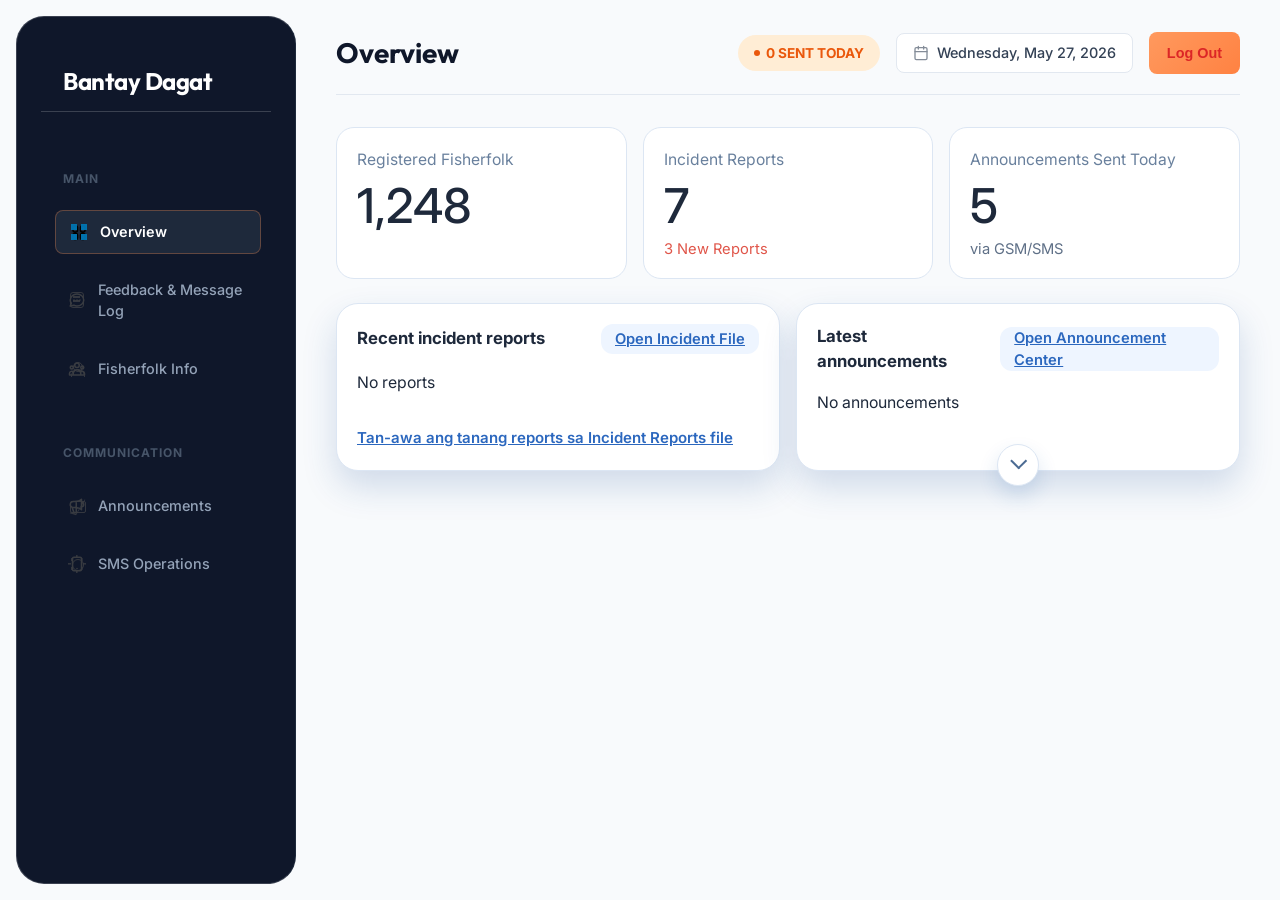
==== commit 97307cb8: "feat(ui): implement node authentication and unify dashboard styling Implement a password-based authe" ====
--- a/index.html
+++ b/index.html
@@ -49,9 +49,11 @@
 
         <main class="main-content">
             <header class="topbar">
-                <h2>Overview</h2>
-                  <div class="topbar-meta">
-                    <span class="stat-badge">0 SENT TODAY</span>
+                <div class="topbar-title-area">
+                    <h2>Overview</h2>
+                </div>
+          <div class="topbar-meta">
+                    <span class="stat-badge" id="announcementCount">0 SENT TODAY</span>
                     <span class="date-indicator">
                         <svg class="date-icon" fill="none" stroke="currentColor" stroke-width="2" viewBox="0 0 24 24" xmlns="http://www.w3.org/2000/svg" width="16" height="16">
                             <rect x="3" y="4" width="18" height="18" rx="2" ry="2" />
@@ -189,11 +191,21 @@
             var passwordInput = document.getElementById("password");
             var loginError = document.getElementById("loginError");
             var logoutButton = document.getElementById("logoutButton");
+            var currentDateDisplay = document.getElementById("currentDateDisplay");
+
+            function setHeaderDate() {
+                var options = { weekday: 'long', year: 'numeric', month: 'long', day: 'numeric' };
+                var today = new Date();
+                if (currentDateDisplay) {
+                    currentDateDisplay.textContent = today.toLocaleDateString('en-US', options);
+                }
+            }
 
             function showDashboard() {
                 loginScreen.classList.add("hidden");
                 dashboardShell.classList.remove("hidden");
                 loginError.textContent = "";
+                setHeaderDate();
             }
 
             function showLogin() {
@@ -209,6 +221,13 @@
             } else {
                 showLogin();
             }
+
+            // Update relative date display periodically
+            setInterval(function () {
+                if (localStorage.getItem(STORAGE_KEY) === "true") {
+                    setHeaderDate();
+                }
+            }, 30000);
 
             loginForm.addEventListener("submit", function (event) {
                 event.preventDefault();
@@ -229,5 +248,6 @@
             });
         }());
     </script>
+    <script src="overview-sync.js"></script>
 </body>
 </html>
--- a/style.css
+++ b/style.css
@@ -1,6 +1,5 @@
-@charset "UTF-8";
 @import url("https://fonts.googleapis.com/css2?family=Inter:wght@300;400;500;600;700&family=Outfit:wght@400;500;600;700&display=swap");
-@import url("https://fonts.googleapis.com/css2?family=Inter:wght@300;400;500;600;700&display=swap");
+@import url("https://fonts.googleapis.com/css2?family=Inter:wght@300;400;500;600;700&family=Outfit:wght@400;500;600;700&display=swap");
 :root {
   --bg: #3c8ef4;
   --sidebar-bg: rgba(255, 255, 255, 0.16);
@@ -19,37 +18,6 @@
   --shadow: 0 16px 34px rgba(25, 76, 148, 0.18);
 }
 
-* {
-  box-sizing: border-box;
-}
-
-body {
-  margin: 0;
-  min-height: 100vh;
-  font-family: "Trebuchet MS", "Segoe UI", Tahoma, Geneva, Verdana, sans-serif;
-  color: #22324a;
-  background: radial-gradient(circle at top left, rgba(255, 255, 255, 0.2) 0, rgba(255, 255, 255, 0) 24%), linear-gradient(180deg, #4d98f4 0%, #3b87ea 100%);
-}
-
-a {
-  color: inherit;
-  text-decoration: none;
-}
-
-button {
-  font: inherit;
-}
-
-input,
-select,
-textarea {
-  font: inherit;
-}
-
-.hidden {
-  display: none !important;
-}
-
 .brand {
   padding: 28px 22px 18px;
   border-bottom: 1px solid rgba(255, 255, 255, 0.18);
@@ -68,16 +36,11 @@
 
 .topbar {
   display: flex;
-  align-items: center;
   justify-content: space-between;
-  gap: 18px;
-  margin-bottom: 22px;
-  padding: 18px 20px;
-  border: 1px solid rgba(255, 255, 255, 0.24);
-  border-radius: 22px;
-  background: rgba(255, 255, 255, 0.12);
-  backdrop-filter: blur(8px);
-  background-color: #2c67b7;
+  align-items: center;
+  padding-bottom: 24px;
+  border-bottom: 1px solid var(--border-light);
+  margin-bottom: 32px;
 }
 .topbar h2 {
   margin: 0;
@@ -504,1110 +467,6 @@
     padding-inline: 16px;
   }
 }
-*, *::before, *::after {
-  margin: 0;
-  padding: 0;
-  box-sizing: border-box;
-}
-
-:root {
-  --primary: #0d9488;
-  --primary-d: #0f766e;
-  --accent: #14b8a6;
-  --bg: #f9fafb;
-  --surface: #ffffff;
-  --text: #0f172a;
-  --muted: #64748b;
-  --border: #e2e8f0;
-  --border-d: #cbd5e1;
-  --radius: 6px;
-  --radius-lg: 10px;
-  --shadow-sm: 0 1px 3px rgba(15,23,42,.08);
-  --shadow-md: 0 4px 16px rgba(15,23,42,.10);
-  --tr: 180ms ease;
-  /* category accents */
-  --sos-text: #991b1b;
-  --sos-bg: #fef2f2;
-  --sos-border:#fca5a5;
-  --inc-text: #92400e;
-  --inc-bg: #fffbeb;
-  --inc-border:#fcd34d;
-  --cmp-text: #1e40af;
-  --cmp-bg: #eff6ff;
-  --cmp-border:#93c5fd;
-  --inf-text: #374151;
-  --inf-bg: #f3f4f6;
-  --inf-border:#d1d5db;
-}
-
-body {
-  font-family: "Inter", system-ui, sans-serif;
-  background: var(--bg);
-  color: var(--text);
-  min-height: 100vh;
-  font-size: 13px;
-}
-
-/* ── Shell ── */
-.shell {
-  display: flex;
-  min-height: 100vh;
-}
-
-/* ── Sidebar ── */
-.sidebar {
-  width: 212px;
-  flex-shrink: 0;
-  background: #0f172a;
-  display: flex;
-  flex-direction: column;
-  padding: 20px 0;
-  position: sticky;
-  top: 0;
-  height: 100vh;
-  overflow-y: auto;
-}
-
-.brand {
-  padding: 0 16px 20px;
-  border-bottom: 1px solid rgba(255, 255, 255, 0.08);
-  margin-bottom: 16px;
-}
-
-.brand h1 {
-  font-size: 0.95rem;
-  font-weight: 700;
-  color: #f1f5f9;
-  letter-spacing: -0.01em;
-}
-
-.brand p {
-  font-size: 0.72rem;
-  color: #64748b;
-  margin-top: 2px;
-}
-
-.nav-group {
-  padding: 0 8px;
-  margin-bottom: 20px;
-}
-
-.nav-label {
-  font-size: 0.62rem;
-  font-weight: 600;
-  text-transform: uppercase;
-  letter-spacing: 0.1em;
-  color: #475569;
-  padding: 0 8px;
-  margin-bottom: 4px;
-}
-
-.nav-menu {
-  display: flex;
-  flex-direction: column;
-  gap: 1px;
-}
-
-.nav-item {
-  display: flex;
-  align-items: center;
-  gap: 8px;
-  padding: 7px 10px;
-  border-radius: var(--radius);
-  color: #94a3b8;
-  font-size: 0.82rem;
-  font-weight: 500;
-  text-decoration: none;
-  transition: all var(--tr);
-}
-
-.nav-item:hover {
-  background: rgba(255, 255, 255, 0.06);
-  color: #e2e8f0;
-}
-
-.nav-item.active {
-  background: rgba(13, 148, 136, 0.2);
-  color: #5eead4;
-  font-weight: 600;
-}
-
-.nav-dot {
-  width: 6px;
-  height: 6px;
-  border-radius: 50%;
-  background: var(--accent);
-  flex-shrink: 0;
-}
-
-/* ── Main ── */
-.main {
-  flex: 1;
-  display: flex;
-  flex-direction: column;
-  min-width: 0;
-}
-
-/* ── Topbar ── */
-.topbar {
-  background: var(--surface);
-  border-bottom: 1px solid var(--border);
-  padding: 0 24px;
-  height: 52px;
-  display: flex;
-  align-items: center;
-  justify-content: space-between;
-  position: sticky;
-  top: 0;
-  z-index: 20;
-}
-
-.topbar h2 {
-  font-size: 0.92rem;
-  font-weight: 700;
-  color: var(--text);
-}
-
-.topbar-right {
-  display: flex;
-  align-items: center;
-  gap: 12px;
-}
-
-.topbar-date {
-  font-size: 0.75rem;
-  color: var(--muted);
-  font-weight: 500;
-}
-
-.topbar-badge {
-  background: var(--primary);
-  color: #fff;
-  font-size: 0.68rem;
-  font-weight: 700;
-  padding: 2px 8px;
-  border-radius: 999px;
-  letter-spacing: 0.04em;
-}
-
-/* ── Views ── */
-.view {
-  display: none;
-}
-
-.view.active {
-  display: flex;
-  flex-direction: column;
-  flex: 1;
-}
-
-/* ── Content ── */
-.content {
-  padding: 20px 24px;
-  flex: 1;
-}
-
-/* ── Stat row ── */
-.stat-row {
-  display: grid;
-  grid-template-columns: repeat(4, 1fr);
-  gap: 12px;
-  margin-bottom: 18px;
-}
-
-.stat {
-  background: var(--surface);
-  border: 1px solid var(--border);
-  border-radius: var(--radius-lg);
-  padding: 14px 16px;
-  display: flex;
-  align-items: center;
-  justify-content: space-between;
-  box-shadow: var(--shadow-sm);
-  transition: box-shadow var(--tr);
-}
-
-.stat:hover {
-  box-shadow: var(--shadow-md);
-}
-
-.stat-n {
-  font-size: 1.5rem;
-  font-weight: 700;
-  line-height: 1;
-}
-
-.stat-l {
-  font-size: 0.7rem;
-  color: var(--muted);
-  margin-top: 3px;
-  font-weight: 500;
-  text-transform: uppercase;
-  letter-spacing: 0.05em;
-}
-
-.stat-icon {
-  width: 34px;
-  height: 34px;
-  border-radius: var(--radius);
-  display: flex;
-  align-items: center;
-  justify-content: center;
-  flex-shrink: 0;
-}
-
-.si-teal {
-  background: #f0fdfa;
-  color: var(--primary);
-}
-
-/* ── Filter bar ── */
-.filter-bar {
-  background: var(--surface);
-  border: 1px solid var(--border);
-  border-radius: var(--radius-lg);
-  padding: 10px 14px;
-  display: flex;
-  align-items: center;
-  gap: 10px;
-  margin-bottom: 14px;
-  box-shadow: var(--shadow-sm);
-  flex-wrap: wrap;
-}
-
-.filter-label {
-  font-size: 0.68rem;
-  font-weight: 700;
-  text-transform: uppercase;
-  letter-spacing: 0.08em;
-  color: var(--muted);
-  white-space: nowrap;
-}
-
-.chips {
-  display: flex;
-  gap: 6px;
-  flex-wrap: wrap;
-  flex: 1;
-}
-
-.chip {
-  padding: 4px 11px;
-  border-radius: 999px;
-  font-size: 0.72rem;
-  font-weight: 600;
-  cursor: pointer;
-  border: 1px solid var(--border-d);
-  background: var(--bg);
-  color: var(--muted);
-  transition: all var(--tr);
-  white-space: nowrap;
-  display: flex;
-  align-items: center;
-  gap: 5px;
-}
-
-.chip:hover {
-  border-color: var(--primary);
-  color: var(--primary);
-  background: #f0fdfa;
-}
-
-.chip.on {
-  background: var(--primary);
-  color: #fff;
-  border-color: var(--primary);
-}
-
-.chip-count {
-  background: rgba(255, 255, 255, 0.25);
-  color: inherit;
-  font-size: 0.65rem;
-  font-weight: 700;
-  padding: 0 5px;
-  border-radius: 999px;
-  min-width: 16px;
-  text-align: center;
-}
-
-.chip.on .chip-count {
-  background: rgba(255, 255, 255, 0.3);
-}
-
-.divider-v {
-  width: 1px;
-  height: 20px;
-  background: var(--border);
-  flex-shrink: 0;
-}
-
-.search-wrap {
-  display: flex;
-  align-items: center;
-  gap: 7px;
-  border: 1px solid var(--border-d);
-  border-radius: var(--radius);
-  padding: 5px 10px;
-  background: var(--bg);
-  min-width: 200px;
-  transition: border-color var(--tr);
-}
-
-.search-wrap:focus-within {
-  border-color: var(--primary);
-}
-
-.search-wrap svg {
-  color: var(--muted);
-  flex-shrink: 0;
-}
-
-.search-wrap input {
-  border: none;
-  background: transparent;
-  font-size: 0.82rem;
-  color: var(--text);
-  outline: none;
-  width: 100%;
-  font-family: inherit;
-}
-
-.search-wrap input::-moz-placeholder {
-  color: var(--muted);
-}
-
-.search-wrap input::placeholder {
-  color: var(--muted);
-}
-
-.btn-clear-all {
-  font-size: 0.72rem;
-  font-weight: 600;
-  color: var(--muted);
-  background: none;
-  border: none;
-  cursor: pointer;
-  white-space: nowrap;
-  padding: 4px 8px;
-  border-radius: var(--radius);
-  transition: all var(--tr);
-}
-
-.btn-clear-all:hover {
-  color: var(--primary);
-  background: #f0fdfa;
-}
-
-/* ── Table panel ── */
-.table-panel {
-  background: var(--surface);
-  border: 1px solid var(--border);
-  border-radius: var(--radius-lg);
-  box-shadow: var(--shadow-sm);
-  overflow: hidden;
-}
-
-.table-head {
-  padding: 11px 16px;
-  border-bottom: 1px solid var(--border);
-  display: flex;
-  align-items: center;
-  justify-content: space-between;
-}
-
-.table-head-left {
-  display: flex;
-  align-items: center;
-  gap: 10px;
-}
-
-.table-head h3 {
-  font-size: 0.82rem;
-  font-weight: 700;
-  color: var(--text);
-}
-
-.record-count {
-  font-size: 0.72rem;
-  color: var(--muted);
-}
-
-table {
-  width: 100%;
-  border-collapse: collapse;
-}
-
-thead tr {
-  background: #f8fafc;
-  border-bottom: 1px solid var(--border);
-}
-
-th {
-  padding: 9px 14px;
-  text-align: left;
-  font-size: 0.68rem;
-  font-weight: 600;
-  text-transform: uppercase;
-  letter-spacing: 0.06em;
-  color: var(--muted);
-  white-space: nowrap;
-  -webkit-user-select: none;
-     -moz-user-select: none;
-          user-select: none;
-  cursor: pointer;
-}
-
-th:hover {
-  color: var(--text);
-}
-
-th svg {
-  display: inline-block;
-  vertical-align: middle;
-  margin-left: 3px;
-  opacity: 0.5;
-}
-
-tbody tr {
-  border-bottom: 1px solid var(--border);
-  transition: background var(--tr);
-  animation: rowIn 200ms ease both;
-  cursor: pointer;
-}
-
-tbody tr:last-child {
-  border-bottom: none;
-}
-
-tbody tr:hover {
-  background: #f8fffe;
-}
-
-@keyframes rowIn {
-  from {
-    opacity: 0;
-    transform: translateY(4px);
-  }
-  to {
-    opacity: 1;
-    transform: none;
-  }
-}
-td {
-  padding: 10px 14px;
-  font-size: 0.82rem;
-  color: var(--text);
-  vertical-align: middle;
-}
-
-/* left accent bar via box-shadow on first td */
-.row-sos td:first-child {
-  box-shadow: inset 4px 0 0 #ef4444;
-}
-
-.row-inc td:first-child {
-  box-shadow: inset 4px 0 0 #f59e0b;
-}
-
-.row-cmp td:first-child {
-  box-shadow: inset 4px 0 0 #3b82f6;
-}
-
-.row-inf td:first-child {
-  box-shadow: inset 4px 0 0 #9ca3af;
-}
-
-.cat-badge {
-  display: inline-flex;
-  align-items: center;
-  gap: 4px;
-  padding: 2px 8px;
-  border-radius: 999px;
-  font-size: 0.66rem;
-  font-weight: 700;
-  letter-spacing: 0.04em;
-  text-transform: uppercase;
-  white-space: nowrap;
-  border: 1px solid;
-}
-
-.cat-sos {
-  background: var(--sos-bg);
-}
-
-.cat-inc {
-  background: var(--inc-bg);
-}
-
-.cat-cmp {
-  background: var(--cmp-bg);
-}
-
-.cat-inf {
-  background: var(--inf-bg);
-}
-
-.status-dot {
-  display: inline-flex;
-  align-items: center;
-  gap: 5px;
-  font-size: 0.75rem;
-  font-weight: 500;
-  color: var(--muted);
-}
-
-.dot {
-  width: 7px;
-  height: 7px;
-  border-radius: 50%;
-  flex-shrink: 0;
-}
-
-.dot-new {
-  background: #ef4444;
-}
-
-.dot-review {
-  background: #f59e0b;
-}
-
-.dot-resolved {
-  background: #0d9488;
-}
-
-.sender-name {
-  font-weight: 600;
-  color: var(--text);
-  font-size: 0.82rem;
-}
-
-.sender-sub {
-  font-size: 0.72rem;
-  color: var(--muted);
-  margin-top: 1px;
-}
-
-.msg-preview {
-  color: var(--muted);
-  font-size: 0.78rem;
-  max-width: 280px;
-  overflow: hidden;
-  white-space: nowrap;
-  text-overflow: ellipsis;
-}
-
-.time-cell {
-  font-size: 0.75rem;
-  color: var(--muted);
-  white-space: nowrap;
-}
-
-.btn-view {
-  border: 1px solid var(--border-d);
-  background: var(--surface);
-  color: var(--primary);
-  font-size: 0.75rem;
-  font-weight: 600;
-  padding: 5px 12px;
-  border-radius: var(--radius);
-  cursor: pointer;
-  transition: all var(--tr);
-  white-space: nowrap;
-  display: inline-flex;
-  align-items: center;
-  gap: 4px;
-}
-
-.btn-view:hover {
-  background: var(--primary);
-  color: #fff;
-  border-color: var(--primary);
-}
-
-/* ── Pagination ── */
-.pagination {
-  padding: 10px 16px;
-  border-top: 1px solid var(--border);
-  display: flex;
-  align-items: center;
-  justify-content: space-between;
-  font-size: 0.75rem;
-  color: var(--muted);
-}
-
-.pg-btns {
-  display: flex;
-  gap: 4px;
-  align-items: center;
-}
-
-.pg-btn {
-  border: 1px solid var(--border-d);
-  background: var(--surface);
-  color: var(--muted);
-  font-size: 0.75rem;
-  padding: 4px 10px;
-  border-radius: var(--radius);
-  cursor: pointer;
-  transition: all var(--tr);
-  font-family: inherit;
-}
-
-.pg-btn:hover:not(:disabled) {
-  border-color: var(--primary);
-  color: var(--primary);
-}
-
-.pg-btn:disabled {
-  opacity: 0.4;
-  cursor: default;
-}
-
-.pg-btn.cur {
-  background: var(--primary);
-  color: #fff;
-  border-color: var(--primary);
-}
-
-/* ── Empty ── */
-.empty {
-  padding: 48px 24px;
-  text-align: center;
-  color: var(--muted);
-}
-
-.empty svg {
-  margin-bottom: 10px;
-  opacity: 0.4;
-}
-
-.empty p {
-  font-size: 0.85rem;
-}
-
-/* ════ DETAIL VIEW ════ */
-.detail-topbar {
-  background: var(--surface);
-  border-bottom: 1px solid var(--border);
-  padding: 0 24px;
-  height: 52px;
-  display: flex;
-  align-items: center;
-  gap: 12px;
-}
-
-.btn-back {
-  display: inline-flex;
-  align-items: center;
-  gap: 5px;
-  border: 1px solid var(--border-d);
-  background: var(--surface);
-  color: var(--muted);
-  font-size: 0.78rem;
-  font-weight: 600;
-  padding: 5px 12px;
-  border-radius: var(--radius);
-  cursor: pointer;
-  transition: all var(--tr);
-  font-family: inherit;
-}
-
-.btn-back:hover {
-  border-color: var(--primary);
-  color: var(--primary);
-  background: #f0fdfa;
-}
-
-.detail-topbar-title {
-  font-size: 0.85rem;
-  font-weight: 700;
-  color: var(--text);
-}
-
-.detail-topbar-cat {
-  margin-left: auto;
-}
-
-.detail-content {
-  padding: 24px;
-  flex: 1;
-}
-
-/* Category banner */
-.cat-banner {
-  border-radius: var(--radius-lg);
-  padding: 14px 18px;
-  display: flex;
-  align-items: center;
-  gap: 12px;
-  margin-bottom: 20px;
-  border: 1px solid;
-}
-
-.cat-banner.sos {
-  background: var(--sos-bg);
-}
-
-.cat-banner.inc {
-  background: var(--inc-bg);
-}
-
-.cat-banner.cmp {
-  background: var(--cmp-bg);
-}
-
-.cat-banner.inf {
-  background: var(--inf-bg);
-}
-
-.banner-icon-wrap {
-  width: 38px;
-  height: 38px;
-  border-radius: var(--radius);
-  display: flex;
-  align-items: center;
-  justify-content: center;
-  flex-shrink: 0;
-}
-
-/* Info grid */
-.info-grid {
-  display: grid;
-  grid-template-columns: 1fr 1fr 1fr;
-  gap: 10px;
-  margin-bottom: 18px;
-}
-
-.info-card {
-  background: var(--bg);
-  border: 1px solid var(--border);
-  border-radius: var(--radius);
-  padding: 11px 14px;
-}
-
-.info-l {
-  font-size: 0.66rem;
-  font-weight: 700;
-  text-transform: uppercase;
-  letter-spacing: 0.06em;
-  color: var(--muted);
-  margin-bottom: 4px;
-}
-
-.info-v {
-  font-size: 0.85rem;
-  font-weight: 600;
-  color: var(--text);
-}
-
-/* Message block */
-.section-label {
-  font-size: 0.66rem;
-  font-weight: 700;
-  text-transform: uppercase;
-  letter-spacing: 0.07em;
-  color: var(--muted);
-  margin-bottom: 8px;
-}
-
-.msg-block {
-  border: 1px solid var(--border-d);
-  border-radius: var(--radius);
-  padding: 14px 16px;
-  font-size: 0.88rem;
-  line-height: 1.7;
-  color: var(--text);
-  background: var(--bg);
-  margin-bottom: 18px;
-  border-left: 4px solid var(--primary);
-}
-
-/* Actions */
-.action-bar {
-  display: flex;
-  gap: 8px;
-  flex-wrap: wrap;
-}
-
-.btn-secondary {
-  border: 1px solid var(--border-d);
-  background: var(--surface);
-  color: var(--muted);
-  font-size: 0.78rem;
-  font-weight: 600;
-  padding: 7px 14px;
-  border-radius: var(--radius);
-  cursor: pointer;
-  transition: all var(--tr);
-  font-family: inherit;
-}
-
-.btn-secondary:hover {
-  border-color: var(--primary);
-  color: var(--primary);
-}
-
-.btn-primary {
-  border: none;
-  background: var(--primary);
-  color: #fff;
-  font-size: 0.78rem;
-  font-weight: 700;
-  padding: 7px 16px;
-  border-radius: var(--radius);
-  cursor: pointer;
-  transition: all var(--tr);
-  font-family: inherit;
-  display: inline-flex;
-  align-items: center;
-  gap: 5px;
-}
-
-.btn-primary:hover {
-  background: var(--primary-d);
-  transform: translateY(-1px);
-  box-shadow: 0 4px 12px rgba(13, 148, 136, 0.3);
-}
-
-/* ════ BLOTTER MODAL ════ */
-.overlay {
-  position: fixed;
-  inset: 0;
-  background: rgba(15, 23, 42, 0.45);
-  z-index: 100;
-  display: flex;
-  align-items: center;
-  justify-content: center;
-  padding: 24px;
-  opacity: 0;
-  pointer-events: none;
-  transition: opacity var(--tr);
-}
-
-.overlay.open {
-  opacity: 1;
-  pointer-events: all;
-}
-
-.modal {
-  background: var(--surface);
-  border-radius: var(--radius-lg);
-  box-shadow: var(--shadow-md);
-  max-width: 660px;
-  width: 100%;
-  max-height: 90vh;
-  overflow-y: auto;
-  transform: translateY(12px);
-  transition: transform var(--tr);
-}
-
-.overlay.open .modal {
-  transform: translateY(0);
-}
-
-.modal-head {
-  padding: 16px 20px;
-  border-bottom: 1px solid var(--border);
-  display: flex;
-  align-items: center;
-  justify-content: space-between;
-  position: sticky;
-  top: 0;
-  background: var(--surface);
-  z-index: 1;
-}
-
-.modal-head h3 {
-  font-size: 0.9rem;
-  font-weight: 700;
-}
-
-.btn-close {
-  border: 1px solid var(--border);
-  background: transparent;
-  color: var(--muted);
-  font-size: 0.85rem;
-  cursor: pointer;
-  width: 28px;
-  height: 28px;
-  border-radius: var(--radius);
-  display: flex;
-  align-items: center;
-  justify-content: center;
-  transition: all var(--tr);
-  font-family: inherit;
-}
-
-.btn-close:hover {
-  background: var(--bg);
-  color: var(--text);
-}
-
-/* Blotter form */
-.blotter {
-  padding: 28px 32px;
-}
-
-.blotter-gov {
-  text-align: center;
-  margin-bottom: 20px;
-  padding-bottom: 16px;
-  border-bottom: 2px solid var(--text);
-}
-
-.blotter-gov .lgu {
-  font-size: 0.72rem;
-  font-weight: 700;
-  text-transform: uppercase;
-  letter-spacing: 0.08em;
-  color: var(--muted);
-}
-
-.blotter-gov .dept {
-  font-size: 0.68rem;
-  color: var(--muted);
-  margin-top: 2px;
-}
-
-.blotter-gov h2 {
-  font-size: 1.05rem;
-  font-weight: 800;
-  text-transform: uppercase;
-  letter-spacing: 0.06em;
-  margin-top: 10px;
-}
-
-.blotter-row {
-  display: grid;
-  grid-template-columns: 1fr 1fr 1fr;
-  gap: 12px;
-  margin-bottom: 14px;
-}
-
-.blotter-row-2 {
-  grid-template-columns: 1fr 1fr;
-}
-
-.b-field label {
-  display: block;
-  font-size: 0.62rem;
-  font-weight: 700;
-  text-transform: uppercase;
-  letter-spacing: 0.07em;
-  color: var(--muted);
-  margin-bottom: 3px;
-}
-
-.b-field .val {
-  font-size: 0.83rem;
-  font-weight: 600;
-  border-bottom: 1.5px solid var(--border-d);
-  padding-bottom: 4px;
-  min-height: 20px;
-}
-
-.blotter-sec {
-  font-size: 0.65rem;
-  font-weight: 700;
-  text-transform: uppercase;
-  letter-spacing: 0.08em;
-  color: var(--primary);
-  border-bottom: 1px solid var(--border);
-  padding-bottom: 4px;
-  margin: 16px 0 10px;
-}
-
-.narrative {
-  border: 1px solid var(--border-d);
-  border-radius: var(--radius);
-  padding: 12px 14px;
-  font-size: 0.85rem;
-  line-height: 1.7;
-  color: var(--text);
-  min-height: 72px;
-  margin-bottom: 4px;
-}
-
-.narrative.blank {
-  color: var(--muted);
-  font-style: italic;
-}
-
-.sig-grid {
-  display: grid;
-  grid-template-columns: 1fr 1fr;
-  gap: 48px;
-  margin-top: 44px;
-}
-
-.sig-block {
-  text-align: center;
-}
-
-.sig-line {
-  border-top: 1.5px solid var(--text);
-  padding-top: 6px;
-  font-size: 0.72rem;
-  font-weight: 700;
-  text-transform: uppercase;
-  letter-spacing: 0.05em;
-  color: var(--muted);
-}
-
-.sig-sub {
-  font-size: 0.65rem;
-  color: var(--muted);
-  margin-top: 2px;
-}
-
-.modal-foot {
-  padding: 14px 20px;
-  border-top: 1px solid var(--border);
-  display: flex;
-  justify-content: flex-end;
-  gap: 8px;
-}
-
-/* ── Print styles ── */
-@media print {
-  .shell, .sidebar, .topbar, .detail-topbar, .stat-row, .filter-bar,
-  .table-panel, .action-bar, .modal-head, .modal-foot {
-    display: none !important;
-  }
-  .overlay {
-    position: static;
-    background: none;
-    padding: 0;
-    opacity: 1;
-    pointer-events: all;
-  }
-  .modal {
-    box-shadow: none;
-    max-height: none;
-    transform: none;
-  }
-  .blotter {
-    padding: 0;
-  }
-  body {
-    background: #fff;
-  }
-}
-/* ── Responsive ── */
-@media (max-width: 680px) {
-  .sidebar {
-    display: none;
-  }
-  .info-grid {
-    grid-template-columns: 1fr 1fr;
-  }
-  .blotter-row {
-    grid-template-columns: 1fr 1fr;
-  }
-  .stat-row {
-    grid-template-columns: 1fr 1fr;
-  }
-}
 * {
   box-sizing: border-box;
   margin: 0;
@@ -2547,246 +1406,607 @@
     grid-template-columns: 1fr;
   }
 }
-/* Bantay Dagat Announcements Dashboard Style System */
-:root {
-  --primary: #f97316; /* Coral Orange */
-  --primary-hover: #ea580c;
-  --primary-light: #ffedd5;
-  --bg-dark: #0f172a; /* Dark Navy Sidebar */
-  --bg-dark-hover: rgba(255, 255, 255, 0.05);
-  --bg-dark-active: rgba(20, 184, 166, 0.08);
-  --border-active: rgba(20, 184, 166, 0.35);
-  --text-active: #2dd4bf; /* Bright Teal Accent */
-  --bg-light: #f8fafc; /* Page Main Background */
-  --bg-card: #ffffff;
-  --text-dark: #0f172a;
-  --text-muted: #64748b;
-  --text-light: #94a3b8;
-  --border-light: #e2e8f0;
-  --border-hover: #cbd5e1;
-  --success-bg: #dcfce7;
-  --success-text: #15803d;
-  --success-border: #bbf7d0;
-  --warning-bg: #fef3c7;
-  --warning-text: #d97706;
-  --warning-border: #fde68a;
-  --danger-bg: #fee2e2;
-  --danger-text: #b91c1c;
-  --transition: all 0.2s cubic-bezier(0.4, 0, 0.2, 1);
-  --shadow: 0 1px 3px 0 rgba(0, 0, 0, 0.05), 0 1px 2px -1px rgba(0, 0, 0, 0.05);
-  --shadow-md: 0 4px 6px -1px rgba(0, 0, 0, 0.05), 0 2px 4px -2px rgba(0, 0, 0, 0.05);
-}
-
-/* Base resets & typography */
-* {
-  box-sizing: border-box;
-  margin: 0;
-  padding: 0;
-}
-
-body {
-  background-color: var(--bg-light);
-  color: var(--text-dark);
-  font-family: "Inter", system-ui, -apple-system, sans-serif;
-  -webkit-font-smoothing: antialiased;
-  -moz-osx-font-smoothing: grayscale;
-  min-height: 100vh;
-}
-
-/* Shell Layout */
-.dashboard-shell {
-  display: flex;
-  min-height: 100vh;
-  width: 100%;
-}
-
-/* Sidebar Navigation */
-.sidebar {
-  width: 260px;
-  background-color: var(--bg-dark);
-  color: var(--text-light);
-  padding: 32px 20px;
-  display: flex;
+/* Feedback specific styles extending the unified fisherfolk-info design */
+/* Reuse the same design variables from fisherfolk-info.scss */
+/* Stat row */
+.stat-row {
+  display: grid;
+  grid-template-columns: repeat(4, 1fr);
+  gap: 12px;
+  margin-bottom: 24px;
+}
+
+@media (max-width: 768px) {
+  .stat-row {
+    grid-template-columns: repeat(2, 1fr);
+  }
+}
+.stat {
+  background: #ffffff;
+  border: 1px solid #e2e8f0;
+  border-radius: 12px;
+  padding: 14px 16px;
+  display: flex;
+  align-items: center;
+  justify-content: space-between;
+  box-shadow: 0 1px 2px 0 rgba(0, 0, 0, 0.05);
+  transition: box-shadow all 0.2s cubic-bezier(0.4, 0, 0.2, 1);
   flex-direction: column;
-  flex-shrink: 0;
-  border-right: 1px solid rgba(255, 255, 255, 0.05);
-}
-
-.brand {
-  margin-bottom: 36px;
-  padding-left: 8px;
-}
-
-.brand h1 {
-  color: #ffffff;
-  font-size: 20px;
-  font-weight: 700;
-  letter-spacing: -0.5px;
-  margin-bottom: 2px;
-}
-
-.brand p {
-  color: var(--text-muted);
-  font-size: 11px;
+  align-items: flex-start;
+}
+.stat:hover {
+  box-shadow: 0 4px 6px -1px rgba(0, 0, 0, 0.05), 0 2px 4px -1px rgba(0, 0, 0, 0.02);
+}
+
+.stat-n {
+  font-size: 1.5rem;
+  font-weight: 700;
+  line-height: 1;
+}
+
+.stat-l {
+  font-size: 0.7rem;
+  color: #64748b;
+  margin-top: 3px;
   font-weight: 500;
   text-transform: uppercase;
-  letter-spacing: 0.5px;
-}
-
-.nav-group {
-  margin-bottom: 28px;
-}
-
-.nav-label {
-  font-size: 10px;
-  font-weight: 700;
-  color: #475569;
-  letter-spacing: 1px;
-  margin: 0 0 10px 8px;
+  letter-spacing: 0.05em;
+}
+
+.stat-icon {
+  width: 34px;
+  height: 34px;
+  border-radius: 8px;
+  display: flex;
+  align-items: center;
+  justify-content: center;
+  flex-shrink: 0;
+}
+
+.si-teal {
+  background: #f0fdfa;
+  color: #007a78;
+}
+
+/* Filter bar */
+.filter-bar {
+  background: #ffffff;
+  border: 1px solid #e2e8f0;
+  border-radius: 12px;
+  padding: 10px 14px;
+  display: flex;
+  align-items: center;
+  gap: 10px;
+  margin-bottom: 20px;
+  box-shadow: 0 1px 2px 0 rgba(0, 0, 0, 0.05);
+  flex-wrap: wrap;
+}
+
+.filter-label {
+  font-size: 0.68rem;
+  font-weight: 700;
   text-transform: uppercase;
-}
-
-.nav-menu {
-  display: flex;
-  flex-direction: column;
+  letter-spacing: 0.08em;
+  color: #64748b;
+  white-space: nowrap;
+}
+
+/* Table panel */
+.table-panel {
+  background: #ffffff;
+  border: 1px solid #e2e8f0;
+  border-radius: 12px;
+  box-shadow: 0 1px 2px 0 rgba(0, 0, 0, 0.05);
+  overflow: hidden;
+}
+
+.table-head {
+  padding: 11px 16px;
+  border-bottom: 1px solid #e2e8f0;
+  display: flex;
+  align-items: center;
+  justify-content: space-between;
+}
+
+.table-head-left {
+  display: flex;
+  align-items: center;
+  gap: 10px;
+}
+
+.table-head h3 {
+  font-size: 0.82rem;
+  font-weight: 700;
+  color: #1e293b;
+}
+
+.record-count {
+  font-size: 0.72rem;
+  color: #64748b;
+}
+
+table {
+  width: 100%;
+  border-collapse: collapse;
+}
+
+thead tr {
+  background: #f8fafc;
+  border-bottom: 1px solid #e2e8f0;
+}
+
+th {
+  padding: 9px 14px;
+  text-align: left;
+  font-size: 0.68rem;
+  font-weight: 600;
+  text-transform: uppercase;
+  letter-spacing: 0.06em;
+  color: #64748b;
+  white-space: nowrap;
+  -webkit-user-select: none;
+     -moz-user-select: none;
+          user-select: none;
+  cursor: pointer;
+}
+
+th:hover {
+  color: #1e293b;
+}
+
+tbody tr {
+  border-bottom: 1px solid #e2e8f0;
+  transition: background all 0.2s cubic-bezier(0.4, 0, 0.2, 1);
+  cursor: pointer;
+}
+
+tbody tr:last-child {
+  border-bottom: none;
+}
+
+tbody tr:hover {
+  background: #f8fffe;
+}
+
+td {
+  padding: 10px 14px;
+  font-size: 0.82rem;
+  color: #1e293b;
+  vertical-align: middle;
+}
+
+/* Category badges */
+.cat-badge {
+  display: inline-flex;
+  align-items: center;
   gap: 4px;
-}
-
-.nav-item {
+  padding: 2px 8px;
+  border-radius: 999px;
+  font-size: 0.66rem;
+  font-weight: 700;
+  letter-spacing: 0.04em;
+  text-transform: uppercase;
+  white-space: nowrap;
+  border: 1px solid;
+}
+
+.cat-sos {
+  background: #fef2f2;
+  color: #991b1b;
+  border-color: #fca5a5;
+}
+
+.cat-inc {
+  background: #fffbeb;
+  color: #92400e;
+  border-color: #fcd34d;
+}
+
+.cat-cmp {
+  background: #eff6ff;
+  color: #1e40af;
+  border-color: #93c5fd;
+}
+
+.cat-inf {
+  background: #f3f4f6;
+  color: #374151;
+  border-color: #d1d5db;
+}
+
+/* Status dots */
+.status-dot {
+  display: inline-flex;
+  align-items: center;
+  gap: 5px;
+  font-size: 0.75rem;
+  font-weight: 500;
+  color: #64748b;
+}
+
+.dot {
+  width: 7px;
+  height: 7px;
+  border-radius: 50%;
+  flex-shrink: 0;
+}
+
+.dot-new {
+  background: #ef4444;
+}
+
+.dot-review {
+  background: #f59e0b;
+}
+
+.dot-resolved {
+  background: #007a78;
+}
+
+/* Sender info */
+.sender-name {
+  font-weight: 600;
+  color: #1e293b;
+  font-size: 0.82rem;
+}
+
+.sender-sub {
+  font-size: 0.72rem;
+  color: #64748b;
+  margin-top: 1px;
+}
+
+.msg-preview {
+  color: #64748b;
+  font-size: 0.78rem;
+  max-width: 280px;
+  overflow: hidden;
+  white-space: nowrap;
+  text-overflow: ellipsis;
+}
+
+/* Empty state */
+.empty-state {
+  padding: 48px 24px;
+  text-align: center;
+  color: #64748b;
+}
+
+/* Pagination */
+.pagination {
+  padding: 10px 16px;
+  border-top: 1px solid #e2e8f0;
+  display: flex;
+  align-items: center;
+  justify-content: space-between;
+  font-size: 0.75rem;
+  color: #64748b;
+}
+
+.pg-btns {
+  display: flex;
+  gap: 4px;
+  align-items: center;
+}
+
+.pg-btn {
+  border: 1px solid #cbd5e1;
+  background: #ffffff;
+  color: #64748b;
+  font-size: 0.75rem;
+  padding: 4px 10px;
+  border-radius: 8px;
+  cursor: pointer;
+  transition: all all 0.2s cubic-bezier(0.4, 0, 0.2, 1);
+  font-family: inherit;
+}
+
+.pg-btn:hover:not(:disabled) {
+  border-color: #007a78;
+  color: #007a78;
+}
+
+.pg-btn:disabled {
+  opacity: 0.4;
+  cursor: default;
+}
+
+.pg-btn.cur {
+  background: #007a78;
+  color: #fff;
+  border-color: #007a78;
+}
+
+/* Detail view */
+.detail-topbar {
+  background: #ffffff;
+  border-bottom: 1px solid #e2e8f0;
+  padding: 0 24px;
+  height: 52px;
   display: flex;
   align-items: center;
   gap: 12px;
-  padding: 10px 14px;
+}
+
+.btn-back {
+  display: inline-flex;
+  align-items: center;
+  gap: 5px;
+  border: 1px solid #cbd5e1;
+  background: #ffffff;
+  color: #64748b;
+  font-size: 0.78rem;
+  font-weight: 600;
+  padding: 5px 12px;
   border-radius: 8px;
-  color: var(--text-light);
-  text-decoration: none;
-  font-size: 14px;
-  font-weight: 500;
-  border: 1px solid transparent;
-  transition: var(--transition);
-}
-
-.nav-item:hover {
-  background-color: var(--bg-dark-hover);
-  color: #ffffff;
-}
-
-.nav-item.active {
-  background-color: var(--bg-dark-active);
-  border-color: var(--border-active);
-  color: var(--text-active);
-  font-weight: 600;
-}
-
-.nav-icon {
-  width: 18px;
-  height: 18px;
-  background-color: currentColor;
-  transition: var(--transition);
-  display: inline-block;
-}
-
-/* Sidebar Icons */
-.overview-icon {
-  -webkit-mask-image: url('data:image/svg+xml;utf8,<svg xmlns="http://www.w3.org/2000/svg" fill="none" viewBox="0 0 24 24" stroke="currentColor" stroke-width="2"><path stroke-linecap="round" stroke-linejoin="round" d="M4 6a2 2 0 012-2h2a2 2 0 012 2v2a2 2 0 01-2 2H6a2 2 0 01-2-2V6zM14 6a2 2 0 012-2h2a2 2 0 012 2v2a2 2 0 01-2 2h-2a2 2 0 01-2-2V6zM4 16a2 2 0 012-2h2a2 2 0 012 2v2a2 2 0 01-2 2H6a2 2 0 01-2-2v-2zM14 16a2 2 0 012-2h2a2 2 0 012 2v2a2 2 0 01-2 2h-2a2 2 0 01-2-2v-2z"/></svg>');
-  mask-image: url('data:image/svg+xml;utf8,<svg xmlns="http://www.w3.org/2000/svg" fill="none" viewBox="0 0 24 24" stroke="currentColor" stroke-width="2"><path stroke-linecap="round" stroke-linejoin="round" d="M4 6a2 2 0 012-2h2a2 2 0 012 2v2a2 2 0 01-2 2H6a2 2 0 01-2-2V6zM14 6a2 2 0 012-2h2a2 2 0 012 2v2a2 2 0 01-2 2h-2a2 2 0 01-2-2V6zM4 16a2 2 0 012-2h2a2 2 0 012 2v2a2 2 0 01-2 2H6a2 2 0 01-2-2v-2zM14 16a2 2 0 012-2h2a2 2 0 012 2v2a2 2 0 01-2 2h-2a2 2 0 01-2-2v-2z"/></svg>');
-}
-
-.report-icon {
-  -webkit-mask-image: url('data:image/svg+xml;utf8,<svg xmlns="http://www.w3.org/2000/svg" fill="none" viewBox="0 0 24 24" stroke="currentColor" stroke-width="2"><path stroke-linecap="round" stroke-linejoin="round" d="M9 17v-2m3 2v-4m3 4v-6m2 10H7a2 2 0 01-2-2V5a2 2 0 012-2h5.586a1 1 0 01.707.293l5.414 5.414a1 1 0 01.293.707V19a2 2 0 01-2 2z"/></svg>');
-  mask-image: url('data:image/svg+xml;utf8,<svg xmlns="http://www.w3.org/2000/svg" fill="none" viewBox="0 0 24 24" stroke="currentColor" stroke-width="2"><path stroke-linecap="round" stroke-linejoin="round" d="M9 17v-2m3 2v-4m3 4v-6m2 10H7a2 2 0 01-2-2V5a2 2 0 012-2h5.586a1 1 0 01.707.293l5.414 5.414a1 1 0 01.293.707V19a2 2 0 01-2 2z"/></svg>');
-}
-
-.fisherfolk-icon {
-  -webkit-mask-image: url('data:image/svg+xml;utf8,<svg xmlns="http://www.w3.org/2000/svg" fill="none" viewBox="0 0 24 24" stroke="currentColor" stroke-width="2"><path stroke-linecap="round" stroke-linejoin="round" d="M12 4.354a4 4 0 110 5.292M15 21H3v-1a6 6 0 0112 0v1zm0 0h6v-1a6 6 0 00-9-5.197M13 7a3 3 0 11-6 0 3 3 0 016 0z"/></svg>');
-  mask-image: url('data:image/svg+xml;utf8,<svg xmlns="http://www.w3.org/2000/svg" fill="none" viewBox="0 0 24 24" stroke="currentColor" stroke-width="2"><path stroke-linecap="round" stroke-linejoin="round" d="M12 4.354a4 4 0 110 5.292M15 21H3v-1a6 6 0 0112 0v1zm0 0h6v-1a6 6 0 00-9-5.197M13 7a3 3 0 11-6 0 3 3 0 016 0z"/></svg>');
-}
-
-.announcement-icon {
-  -webkit-mask-image: url('data:image/svg+xml;utf8,<svg xmlns="http://www.w3.org/2000/svg" fill="none" viewBox="0 0 24 24" stroke="currentColor" stroke-width="2"><path stroke-linecap="round" stroke-linejoin="round" d="M11 5.882V19.24a1.76 1.76 0 01-3.417.592l-2.147-6.15M18 13a3 3 0 100-6M5.436 13.683A4.001 4.001 0 017 6h1.832c4.1 0 7.625-1.234 9.168-3v14c-1.543-1.766-5.067-3-9.168-3H7a3.988 3.988 0 01-1.564-.317z"/></svg>');
-  mask-image: url('data:image/svg+xml;utf8,<svg xmlns="http://www.w3.org/2000/svg" fill="none" viewBox="0 0 24 24" stroke="currentColor" stroke-width="2"><path stroke-linecap="round" stroke-linejoin="round" d="M11 5.882V19.24a1.76 1.76 0 01-3.417.592l-2.147-6.15M18 13a3 3 0 100-6M5.436 13.683A4.001 4.001 0 017 6h1.832c4.1 0 7.625-1.234 9.168-3v14c-1.543-1.766-5.067-3-9.168-3H7a3.988 3.988 0 01-1.564-.317z"/></svg>');
-}
-
-.weather-icon {
-  -webkit-mask-image: url('data:image/svg+xml;utf8,<svg xmlns="http://www.w3.org/2000/svg" fill="none" viewBox="0 0 24 24" stroke="currentColor" stroke-width="2"><path stroke-linecap="round" stroke-linejoin="round" d="M8 12h.01M12 12h.01M16 12h.01M21 12c0 4.418-4.03 8-9 8a9.863 9.863 0 01-4.255-.949L3 20l1.395-3.72C3.512 15.042 3 13.574 3 12c0-4.418 4.03-8 9-8s9 3.582 9 8z"/></svg>');
-  mask-image: url('data:image/svg+xml;utf8,<svg xmlns="http://www.w3.org/2000/svg" fill="none" viewBox="0 0 24 24" stroke="currentColor" stroke-width="2"><path stroke-linecap="round" stroke-linejoin="round" d="M8 12h.01M12 12h.01M16 12h.01M21 12c0 4.418-4.03 8-9 8a9.863 9.863 0 01-4.255-.949L3 20l1.395-3.72C3.512 15.042 3 13.574 3 12c0-4.418 4.03-8 9-8s9 3.582 9 8z"/></svg>');
-}
-
-.overview-icon, .report-icon, .fisherfolk-icon, .announcement-icon, .weather-icon {
-  -webkit-mask-size: contain;
-  mask-size: contain;
-  -webkit-mask-repeat: no-repeat;
-  mask-repeat: no-repeat;
-  -webkit-mask-position: center;
-  mask-position: center;
-}
-
-/* Main Area Container */
-.main-content {
-  flex-grow: 1;
-  padding: 36px 40px;
+  cursor: pointer;
+  transition: all all 0.2s cubic-bezier(0.4, 0, 0.2, 1);
+  font-family: inherit;
+}
+
+.btn-back:hover {
+  border-color: #007a78;
+  color: #007a78;
+  background: #f0fdfa;
+}
+
+/* Blotter Modal */
+.overlay {
+  position: fixed;
+  inset: 0;
+  background: rgba(15, 23, 42, 0.45);
+  z-index: 100;
+  display: flex;
+  align-items: center;
+  justify-content: center;
+  padding: 24px;
+  opacity: 0;
+  pointer-events: none;
+  transition: opacity all 0.2s cubic-bezier(0.4, 0, 0.2, 1);
+}
+
+.overlay.open {
+  opacity: 1;
+  pointer-events: all;
+}
+
+.modal {
+  background: #ffffff;
+  border-radius: 12px;
+  box-shadow: 0 4px 6px -1px rgba(0, 0, 0, 0.05), 0 2px 4px -1px rgba(0, 0, 0, 0.02);
+  max-width: 660px;
+  width: 100%;
+  max-height: 90vh;
   overflow-y: auto;
-  background-color: var(--bg-light);
-}
-
-/* Topbar Header */
-.topbar {
-  display: flex;
-  justify-content: space-between;
-  align-items: center;
-  padding-bottom: 24px;
-  border-bottom: 1px solid var(--border-light);
-  margin-bottom: 32px;
-}
-
-.topbar-title-area h2 {
-  font-size: 24px;
-  font-weight: 700;
-  color: var(--text-dark);
-  letter-spacing: -0.5px;
+  transform: translateY(12px);
+  transition: transform all 0.2s cubic-bezier(0.4, 0, 0.2, 1);
+}
+
+.overlay.open .modal {
+  transform: translateY(0);
+}
+
+.btn-view {
+  border: 1px solid #cbd5e1;
+  background: #ffffff;
+  color: #007a78;
+  font-size: 0.75rem;
+  font-weight: 600;
+  padding: 5px 12px;
+  border-radius: 8px;
+  cursor: pointer;
+  transition: all all 0.2s cubic-bezier(0.4, 0, 0.2, 1);
+  white-space: nowrap;
+  display: inline-flex;
+  align-items: center;
+  gap: 4px;
+}
+
+.btn-view:hover {
+  background: #007a78;
+  color: #fff;
+  border-color: #007a78;
+}
+
+/* Modal detail view styles */
+.cat-banner {
+  border-radius: 12px;
+  padding: 14px 18px;
+  display: flex;
+  align-items: center;
+  gap: 12px;
+  margin-bottom: 20px;
+  border: 1px solid;
+}
+
+.cat-banner.sos {
+  background: #fef2f2;
+  border-color: #fca5a5;
+}
+
+.cat-banner.inc {
+  background: #fffbeb;
+  border-color: #fcd34d;
+}
+
+.cat-banner.cmp {
+  background: #eff6ff;
+  border-color: #93c5fd;
+}
+
+.cat-banner.inf {
+  background: #f3f4f6;
+  border-color: #d1d5db;
+}
+
+.banner-icon-wrap {
+  width: 38px;
+  height: 38px;
+  border-radius: 8px;
+  display: flex;
+  align-items: center;
+  justify-content: center;
+  flex-shrink: 0;
+}
+
+.banner-label {
+  font-size: 0.66rem;
+  font-weight: 700;
+  text-transform: uppercase;
+  letter-spacing: 0.07em;
+  color: #64748b;
+  margin-bottom: 2px;
+}
+
+.banner-title {
+  font-size: 0.95rem;
+  font-weight: 700;
+  color: #1e293b;
+}
+
+/* Info grid */
+.info-grid {
+  display: grid;
+  grid-template-columns: 1fr 1fr 1fr;
+  gap: 10px;
+  margin-bottom: 18px;
+}
+
+.info-card {
+  background: #f8fafc;
+  border: 1px solid #e2e8f0;
+  border-radius: 8px;
+  padding: 11px 14px;
+}
+
+.info-l {
+  font-size: 0.66rem;
+  font-weight: 700;
+  text-transform: uppercase;
+  letter-spacing: 0.06em;
+  color: #64748b;
   margin-bottom: 4px;
 }
 
-.topbar-title-area p {
-  font-size: 13px;
-  color: var(--text-muted);
-}
-
-.topbar-meta {
-  display: flex;
-  align-items: center;
-  gap: 14px;
-}
-
-.stat-badge {
-  background-color: var(--primary-light);
-  color: var(--primary-hover);
-  font-size: 11px;
-  font-weight: 700;
-  padding: 6px 12px;
-  border-radius: 999px;
-  letter-spacing: 0.5px;
-}
-
-.date-indicator {
-  display: inline-flex;
-  align-items: center;
+.info-v {
+  font-size: 0.85rem;
+  font-weight: 600;
+  color: #1e293b;
+}
+
+/* Narrative section */
+.section-label {
+  font-size: 0.66rem;
+  font-weight: 700;
+  text-transform: uppercase;
+  letter-spacing: 0.07em;
+  color: #64748b;
+  margin-bottom: 8px;
+}
+
+.msg-block {
+  border: 1px solid #cbd5e1;
+  border-radius: 8px;
+  padding: 14px 16px;
+  font-size: 0.88rem;
+  line-height: 1.7;
+  color: #1e293b;
+  background: #f8fafc;
+  margin-bottom: 18px;
+  border-left: 4px solid #007a78;
+}
+
+.action-bar {
+  display: flex;
   gap: 8px;
-  background-color: #ffffff;
-  border: 1px solid var(--border-light);
+  flex-wrap: wrap;
+}
+
+/* Blotter styles */
+.blotter-row {
+  display: grid;
+  grid-template-columns: 1fr 1fr 1fr;
+  gap: 12px;
+  margin-bottom: 14px;
+}
+
+.blotter-row-2 {
+  grid-template-columns: 1fr 1fr;
+}
+
+.b-field label {
+  display: block;
+  font-size: 0.62rem;
+  font-weight: 700;
+  text-transform: uppercase;
+  letter-spacing: 0.07em;
+  color: #64748b;
+  margin-bottom: 3px;
+}
+
+.b-field .val {
+  font-size: 0.83rem;
+  font-weight: 600;
+  border-bottom: 1.5px solid #e2e8f0;
+  padding-bottom: 4px;
+  min-height: 20px;
+}
+
+.blotter-sec {
+  font-size: 0.65rem;
+  font-weight: 700;
+  text-transform: uppercase;
+  letter-spacing: 0.08em;
+  color: #007a78;
+  border-bottom: 1px solid #e2e8f0;
+  padding-bottom: 4px;
+  margin: 16px 0 10px;
+}
+
+.narrative {
+  border: 1px solid #e2e8f0;
   border-radius: 8px;
-  padding: 6px 14px;
-  font-size: 13px;
-  color: var(--text-muted);
-  font-weight: 500;
-  box-shadow: var(--shadow);
-}
-
-.date-icon {
-  color: var(--text-muted);
-}
-
-/* Layout Grid - System Scope & Compose Form */
+  padding: 12px 14px;
+  font-size: 0.85rem;
+  line-height: 1.7;
+  color: #1e293b;
+  min-height: 72px;
+  margin-bottom: 4px;
+}
+
+.sig-grid {
+  display: grid;
+  grid-template-columns: 1fr 1fr;
+  gap: 48px;
+  margin-top: 44px;
+}
+
+.sig-block {
+  text-align: center;
+}
+
+.sig-line {
+  border-top: 1.5px solid #1e293b;
+  padding-top: 6px;
+  font-size: 0.72rem;
+  font-weight: 700;
+  text-transform: uppercase;
+  letter-spacing: 0.05em;
+  color: #64748b;
+}
+
+.sig-sub {
+  font-size: 0.65rem;
+  color: #64748b;
+  margin-top: 2px;
+}
+
+/* Responsive */
+@media (max-width: 768px) {
+  .stat-row {
+    grid-template-columns: repeat(2, 1fr);
+  }
+}
 .announcement-container-grid {
   display: grid;
   grid-template-columns: 280px 1fr;
@@ -2795,31 +2015,55 @@
   margin-bottom: 48px;
 }
 
-/* Left Sidebar - System Scope */
+/* Dynamic Stats Badge in topbar */
+.stat-badge {
+  background-color: #ffedd5;
+  color: #ea580c;
+  font-size: 0.85rem;
+  font-weight: 700;
+  padding: 8px 16px;
+  border-radius: 20px;
+  display: flex;
+  align-items: center;
+  gap: 6px;
+}
+.stat-badge::before {
+  content: "";
+  display: inline-block;
+  width: 6px;
+  height: 6px;
+  background-color: #ea580c;
+  border-radius: 50%;
+}
+
+@media (max-width: 1024px) {
+  .announcement-container-grid {
+    grid-template-columns: 1fr;
+  }
+}
 .system-scope-sidebar {
   background-color: #ffffff;
-  border: 1px solid var(--border-light);
+  border: 1px solid #e2e8f0;
   border-radius: 12px;
   padding: 24px;
-  box-shadow: var(--shadow);
+  box-shadow: 0 1px 2px 0 rgba(0, 0, 0, 0.05);
 }
 
 .scope-title-header {
   display: flex;
   align-items: center;
   gap: 8px;
-  font-size: 12px;
-  font-weight: 700;
-  color: var(--text-dark);
+  font-size: 0.9rem;
+  font-weight: 700;
+  color: #0f172a;
   text-transform: uppercase;
   letter-spacing: 0.5px;
   padding-bottom: 12px;
-  border-bottom: 1px solid var(--border-light);
+  border-bottom: 1px solid #e2e8f0;
   margin-bottom: 20px;
 }
-
 .scope-title-header svg {
-  color: var(--primary);
+  color: #007a78;
 }
 
 .scope-item-group {
@@ -2829,52 +2073,50 @@
 }
 
 .scope-card {
-  background-color: var(--bg-light);
-  border: 1px solid var(--border-light);
+  background-color: #f8fafc;
+  border: 1px solid #e2e8f0;
   border-radius: 8px;
   padding: 14px;
-  transition: var(--transition);
-}
-
+  transition: all 0.2s cubic-bezier(0.4, 0, 0.2, 1);
+}
 .scope-card:hover {
-  border-color: var(--border-hover);
+  border-color: #cbd5e1;
   transform: translateY(-1px);
 }
 
 .scope-card-title {
-  font-size: 13px;
-  font-weight: 600;
-  color: var(--text-dark);
+  font-size: 0.95rem;
+  font-weight: 600;
+  color: #1e293b;
   margin-bottom: 6px;
 }
 
 .scope-card-copy {
-  font-size: 12px;
-  color: var(--text-muted);
+  font-size: 0.85rem;
+  color: #64748b;
   line-height: 1.5;
 }
 
-/* Compose Form Panel */
 .compose-form-panel {
   background-color: #ffffff;
-  border: 1px solid var(--border-light);
+  border: 1px solid #e2e8f0;
   border-radius: 12px;
   padding: 28px;
-  box-shadow: var(--shadow);
+  box-shadow: 0 1px 2px 0 rgba(0, 0, 0, 0.05);
 }
 
 .compose-header {
   display: flex;
   align-items: center;
   gap: 8px;
-  font-size: 16px;
-  font-weight: 700;
-  color: var(--text-dark);
+  font-size: 1.1rem;
+  font-weight: 700;
+  color: #0f172a;
   margin-bottom: 24px;
 }
 
 .compose-sparkle-icon {
-  color: var(--primary);
+  color: #007a78;
 }
 
 .announcement-form-grid {
@@ -2889,6 +2131,11 @@
   gap: 20px;
 }
 
+@media (max-width: 768px) {
+  .form-grid-2col {
+    grid-template-columns: 1fr;
+  }
+}
 .form-field-wrapper {
   display: flex;
   flex-direction: column;
@@ -2899,56 +2146,65 @@
   grid-column: span 2;
 }
 
+@media (max-width: 768px) {
+  .form-span-full {
+    grid-column: span 1;
+  }
+}
 .form-label-with-icon {
   display: inline-flex;
   align-items: center;
   gap: 6px;
-  font-size: 13px;
-  font-weight: 600;
-  color: var(--text-dark);
+  font-size: 0.9rem;
+  font-weight: 600;
+  color: #1e293b;
 }
 
 .form-label-with-icon svg {
-  color: var(--text-muted);
+  color: #64748b;
+  width: 14px;
+  height: 14px;
 }
 
 .form-input-styled {
   width: 100%;
   padding: 10px 14px;
   border-radius: 8px;
-  border: 1px solid var(--border-light);
-  font-size: 14px;
+  border: 1px solid #383d44;
+  font-size: 0.95rem;
   background-color: #ffffff;
-  color: var(--text-dark);
+  color: #1e293b;
   font-family: inherit;
-  transition: var(--transition);
+  transition: all 0.2s cubic-bezier(0.4, 0, 0.2, 1);
 }
 
 select.form-input-styled {
   -webkit-appearance: none;
      -moz-appearance: none;
           appearance: none;
-  background-image: url("data:image/svg+xml;utf8,<svg xmlns='http://www.w3.org/2000/svg' fill='none' viewBox='0 0 24 24' stroke='%2364748b' stroke-width='2'><path stroke-linecap='round' stroke-linejoin='round' d='M19 9l-7 7-7-7'/></svg>");
+  background-image: url("data:image/svg+xml,%3Csvg xmlns='http://www.w3.org/2000/svg' fill='none' viewBox='0 0 24 24' stroke='%2364748b'%3E%3Cpath stroke-linecap='round' stroke-linejoin='round' stroke-width='2' d='M19 9l-7 7-7-7'/%3E%3C/svg%3E");
   background-repeat: no-repeat;
   background-position: right 14px center;
-  background-size: 14px;
+  background-size: 16px;
   padding-right: 40px;
 }
 
 .form-input-styled::-moz-placeholder, .form-textarea-styled::-moz-placeholder {
-  color: var(--text-light);
+  color: #64748b;
+  opacity: 0.7;
 }
 
 .form-input-styled::placeholder,
 .form-textarea-styled::placeholder {
-  color: var(--text-light);
+  color: #64748b;
+  opacity: 0.7;
 }
 
 .form-input-styled:focus,
 .form-textarea-styled:focus {
   outline: none;
-  border-color: var(--primary);
-  box-shadow: 0 0 0 3px rgba(249, 115, 22, 0.15);
+  border-color: #007a78;
+  box-shadow: 0 0 0 3px rgba(0, 122, 120, 0.1);
 }
 
 .form-textarea-styled {
@@ -2956,58 +2212,54 @@
   min-height: 100px;
   padding: 12px 14px;
   border-radius: 8px;
-  border: 1px solid var(--border-light);
-  font-size: 14px;
+  border: 1px solid #e2e8f0;
+  font-size: 0.95rem;
   background-color: #ffffff;
-  color: var(--text-dark);
+  color: #1e293b;
   font-family: inherit;
   resize: vertical;
-  transition: var(--transition);
-}
-
-/* Override Collapse Box */
+  transition: all 0.2s cubic-bezier(0.4, 0, 0.2, 1);
+}
+
 .override-collapsible {
   max-height: 0;
   overflow: hidden;
   transition: max-height 0.25s cubic-bezier(0.4, 0, 0.2, 1), opacity 0.2s ease-out;
   opacity: 0;
 }
-
 .override-collapsible.open {
   max-height: 160px;
   opacity: 1;
 }
 
-/* SMS Preview Card */
 .preview-card {
   background-color: #f0fdf4;
-  border: 1px dashed var(--success-border);
+  border: 1px dashed #bbf7d0;
   border-radius: 10px;
   padding: 18px 20px;
   box-shadow: inset 0 1px 2px rgba(0, 0, 0, 0.01);
 }
 
 .preview-title {
-  font-size: 12px;
-  font-weight: 700;
-  color: var(--success-text);
+  font-size: 0.8rem;
+  font-weight: 700;
+  color: #15803d;
   text-transform: uppercase;
   letter-spacing: 0.5px;
   margin-bottom: 6px;
 }
 
 .preview-body {
-  font-size: 13px;
+  font-size: 0.9rem;
   line-height: 1.6;
   color: #1e293b;
 }
 
-/* Action Buttons */
 .compose-actions {
   display: flex;
   align-items: center;
   gap: 12px;
-  border-top: 1px solid var(--border-light);
+  border-top: 1px solid #e2e8f0;
   padding-top: 20px;
 }
 
@@ -3019,26 +2271,23 @@
   width: 38px;
   height: 38px;
   border-radius: 50%;
-  border: 1px solid var(--border-light);
+  border: 1px solid #e2e8f0;
   background-color: #ffffff;
-  color: var(--text-muted);
+  color: #64748b;
   display: flex;
   align-items: center;
   justify-content: center;
   cursor: pointer;
-  transition: var(--transition);
-}
-
+  transition: all 0.2s cubic-bezier(0.4, 0, 0.2, 1);
+}
 .btn-circle:hover {
-  border-color: var(--border-hover);
-  color: var(--text-dark);
-  background-color: var(--bg-light);
-}
-
+  border-color: #cbd5e1;
+  color: #1e293b;
+  background-color: #f8fafc;
+}
 .btn-circle svg {
   transition: transform 0.25s ease;
 }
-
 .btn-circle.rotated svg {
   transform: rotate(180deg);
 }
@@ -3049,20 +2298,19 @@
   gap: 8px;
   padding: 10px 18px;
   border-radius: 8px;
-  border: 1px solid var(--border-light);
+  border: 1px solid #e2e8f0;
   background-color: #ffffff;
   color: #334155;
-  font-size: 14px;
+  font-size: 0.95rem;
   font-weight: 600;
   cursor: pointer;
-  transition: var(--transition);
-  box-shadow: var(--shadow);
-}
-
+  transition: all 0.2s cubic-bezier(0.4, 0, 0.2, 1);
+  box-shadow: 0 1px 2px 0 rgba(0, 0, 0, 0.05);
+}
 .btn-outline:hover {
-  border-color: var(--border-hover);
-  background-color: var(--bg-light);
-  color: var(--text-dark);
+  border-color: #cbd5e1;
+  background-color: #f8fafc;
+  color: #1e293b;
 }
 
 .btn-submit-orange {
@@ -3072,47 +2320,51 @@
   padding: 10px 22px;
   border-radius: 8px;
   border: none;
-  background-color: var(--primary);
+  background: linear-gradient(135deg, #ea580c, #ff8242);
   color: #ffffff;
-  font-size: 14px;
+  font-size: 0.95rem;
   font-weight: 600;
   cursor: pointer;
-  transition: var(--transition);
-  box-shadow: 0 2px 4px rgba(249, 115, 22, 0.15);
-}
-
+  transition: all 0.2s cubic-bezier(0.4, 0, 0.2, 1);
+  box-shadow: 0 2px 4px rgba(234, 88, 12, 0.15);
+}
 .btn-submit-orange:hover {
-  background-color: var(--primary-hover);
-  box-shadow: 0 4px 8px rgba(249, 115, 22, 0.25);
-}
-
-/* Announcement Log Header */
+  background: linear-gradient(135deg, #ff9a5c, #ff8a4c);
+  box-shadow: 0 4px 8px rgba(234, 88, 12, 0.25);
+}
+
 .log-header-section {
   display: flex;
   justify-content: space-between;
   align-items: flex-end;
   margin-bottom: 24px;
-  border-top: 1px solid var(--border-light);
+  border-top: 1px solid #e2e8f0;
   padding-top: 40px;
 }
 
+@media (max-width: 768px) {
+  .log-header-section {
+    flex-direction: column;
+    align-items: stretch;
+    gap: 16px;
+  }
+}
 .log-title-area h3 {
-  font-size: 18px;
-  font-weight: 700;
-  color: var(--text-dark);
+  font-size: 1.25rem;
+  font-weight: 700;
+  color: #0f172a;
   margin-bottom: 4px;
   display: flex;
   align-items: center;
   gap: 8px;
 }
-
 .log-title-area h3 svg {
-  color: var(--primary);
+  color: #007a78;
 }
 
 .log-subtitle {
-  font-size: 13px;
-  color: var(--text-muted);
+  font-size: 0.85rem;
+  color: #64748b;
 }
 
 .log-actions {
@@ -3120,13 +2372,17 @@
   gap: 10px;
 }
 
-/* Tabs Filter Section */
+@media (max-width: 768px) {
+  .log-actions {
+    flex-wrap: wrap;
+  }
+}
 .log-tabs-panel {
   display: flex;
   flex-wrap: wrap;
   gap: 8px;
   margin-bottom: 24px;
-  border-bottom: 1px solid var(--border-light);
+  border-bottom: 1px solid #e2e8f0;
   padding-bottom: 16px;
 }
 
@@ -3136,35 +2392,34 @@
   gap: 8px;
   padding: 8px 16px;
   border-radius: 8px;
-  border: 1px solid var(--border-light);
+  border: 1px solid #e2e8f0;
   background-color: #ffffff;
   color: #334155;
-  font-size: 13px;
+  font-size: 0.85rem;
   font-weight: 600;
   cursor: pointer;
-  transition: var(--transition);
-  box-shadow: var(--shadow);
-}
-
+  transition: all 0.2s cubic-bezier(0.4, 0, 0.2, 1);
+  box-shadow: 0 1px 2px 0 rgba(0, 0, 0, 0.05);
+}
 .tab-button:hover {
-  border-color: var(--border-hover);
-  background-color: var(--bg-light);
-}
-
+  border-color: #cbd5e1;
+  background-color: #f8fafc;
+  color: #1e293b;
+}
 .tab-button.active {
-  background-color: var(--primary);
-  border-color: var(--primary);
+  background-color: #007a78;
+  border-color: #007a78;
   color: #ffffff;
-  box-shadow: 0 2px 4px rgba(249, 115, 22, 0.15);
+  box-shadow: 0 2px 4px rgba(0, 122, 120, 0.15);
 }
 
 .tab-count {
-  font-size: 11px;
+  font-size: 0.75rem;
   font-weight: 700;
   padding: 2px 6px;
   border-radius: 999px;
   background-color: rgba(15, 23, 42, 0.06);
-  color: var(--text-muted);
+  color: #64748b;
 }
 
 .tab-button.active .tab-count {
@@ -3172,7 +2427,6 @@
   color: #ffffff;
 }
 
-/* Logs List Card Layout */
 .log-list {
   display: flex;
   flex-direction: column;
@@ -3181,19 +2435,18 @@
 
 .log-card {
   background-color: #ffffff;
-  border: 1px solid var(--border-light);
+  border: 1px solid #e2e8f0;
   border-radius: 12px;
   padding: 20px 24px;
-  box-shadow: var(--shadow);
+  box-shadow: 0 1px 2px 0 rgba(0, 0, 0, 0.05);
   display: flex;
   flex-direction: column;
   gap: 16px;
-  transition: var(--transition);
-}
-
+  transition: all 0.2s cubic-bezier(0.4, 0, 0.2, 1);
+}
 .log-card:hover {
-  box-shadow: var(--shadow-md);
-  border-color: var(--border-hover);
+  box-shadow: 0 4px 6px -1px rgba(0, 0, 0, 0.05), 0 2px 4px -1px rgba(0, 0, 0, 0.02);
+  border-color: #cbd5e1;
 }
 
 .log-card-header {
@@ -3209,25 +2462,25 @@
 }
 
 .log-card-title {
-  font-size: 15px;
-  font-weight: 700;
-  color: var(--text-dark);
+  font-size: 1rem;
+  font-weight: 700;
+  color: #0f172a;
 }
 
 .log-card-badge {
-  font-size: 10px;
+  font-size: 0.75rem;
   font-weight: 700;
   text-transform: uppercase;
   letter-spacing: 0.5px;
-  color: var(--text-muted);
-  background-color: var(--bg-light);
+  color: #64748b;
+  background-color: #f8fafc;
   padding: 2px 8px;
   border-radius: 4px;
-  border: 1px solid var(--border-light);
+  border: 1px solid #e2e8f0;
 }
 
 .log-card-status {
-  font-size: 11px;
+  font-size: 0.8rem;
   font-weight: 700;
   text-transform: uppercase;
   letter-spacing: 0.5px;
@@ -3236,14 +2489,19 @@
 }
 
 .log-card-status.delivered {
-  background-color: var(--success-bg);
-  color: var(--success-text);
+  background-color: #dcfce7;
+  color: #15803d;
 }
 
 .log-card-status.processing {
-  background-color: var(--warning-bg);
-  color: var(--warning-text);
+  background-color: #fef3c7;
+  color: #92400e;
   animation: pulseGlow 1.5s infinite;
+}
+
+.log-card-status.archived {
+  background-color: #f1f5f9;
+  color: #475569;
 }
 
 @keyframes pulseGlow {
@@ -3265,24 +2523,24 @@
 
 .log-detail-row {
   display: flex;
-  font-size: 13px;
+  font-size: 0.85rem;
   gap: 8px;
 }
 
 .log-detail-label {
   font-weight: 600;
-  color: var(--text-muted);
+  color: #64748b;
   min-width: 84px;
 }
 
 .log-detail-value {
-  color: var(--text-dark);
+  color: #1e293b;
   font-weight: 500;
 }
 
 .log-message-box-wrapper {
-  background-color: var(--bg-light);
-  border: 1px solid var(--border-light);
+  background-color: #f8fafc;
+  border: 1px solid #e2e8f0;
   border-radius: 8px;
   padding: 12px 16px;
   display: flex;
@@ -3297,13 +2555,13 @@
 }
 
 .log-message-box-header .log-detail-label {
-  font-size: 11px;
+  font-size: 0.75rem;
   text-transform: uppercase;
   letter-spacing: 0.5px;
 }
 
 .log-message-box {
-  font-size: 13px;
+  font-size: 0.85rem;
   color: #1e293b;
   line-height: 1.5;
   word-break: break-word;
@@ -3314,33 +2572,32 @@
   align-items: center;
   gap: 6px;
   background-color: #ffffff;
-  border: 1px solid var(--border-light);
+  border: 1px solid #e2e8f0;
   border-radius: 4px;
   padding: 4px 8px;
-  font-size: 11px;
-  font-weight: 600;
-  color: var(--text-muted);
+  font-size: 0.75rem;
+  font-weight: 600;
+  color: #64748b;
   cursor: pointer;
-  transition: var(--transition);
-}
-
+  transition: all 0.2s cubic-bezier(0.4, 0, 0.2, 1);
+}
 .btn-copy-small:hover {
-  border-color: var(--border-hover);
-  color: var(--text-dark);
+  border-color: #cbd5e1;
+  color: #1e293b;
 }
 
 .log-card-footer {
   display: flex;
   justify-content: space-between;
   align-items: center;
-  border-top: 1px dashed var(--border-light);
+  border-top: 1px dashed #e2e8f0;
   padding-top: 14px;
   margin-top: 4px;
 }
 
 .log-meta-text {
-  font-size: 12px;
-  color: var(--text-muted);
+  font-size: 0.8rem;
+  color: #64748b;
 }
 
 .log-card-actions {
@@ -3356,25 +2613,23 @@
   border: none;
   padding: 4px 8px;
   border-radius: 4px;
-  font-size: 13px;
-  font-weight: 600;
-  color: var(--text-muted);
+  font-size: 0.85rem;
+  font-weight: 600;
+  color: #64748b;
   cursor: pointer;
-  transition: var(--transition);
-}
-
+  transition: all 0.2s cubic-bezier(0.4, 0, 0.2, 1);
+}
 .btn-text-action:hover {
-  background-color: var(--bg-light);
-  color: var(--text-dark);
+  background-color: #f8fafc;
+  color: #1e293b;
 }
 
 .btn-text-action.delete-action {
-  color: var(--text-muted);
-}
-
+  color: #64748b;
+}
 .btn-text-action.delete-action:hover {
   background-color: rgba(239, 68, 68, 0.08);
-  color: var(--danger-text);
+  color: #dc2626;
 }
 
 .empty-log-state {
@@ -3382,16 +2637,12 @@
   padding: 40px;
   background-color: #ffffff;
   border-radius: 12px;
-  border: 1px dashed var(--border-light);
-  color: var(--text-muted);
-  font-size: 13px;
-}
-
-/* Printing styles */
+  border: 1px dashed #e2e8f0;
+  color: #64748b;
+  font-size: 0.9rem;
+}
+
 @media print {
-  body {
-    background-color: #ffffff;
-  }
   .sidebar,
   .topbar,
   .announcement-container-grid,
@@ -3411,17 +2662,4 @@
     border: 1px solid #000000 !important;
     page-break-inside: avoid;
   }
-}
-/* Responsive Overrides */
-@media (max-width: 1024px) {
-  .dashboard-shell {
-    flex-direction: column;
-  }
-  .sidebar {
-    width: 100%;
-    padding: 20px;
-  }
-  .main-content {
-    padding: 24px;
-  }
 }/*# sourceMappingURL=style.css.map */
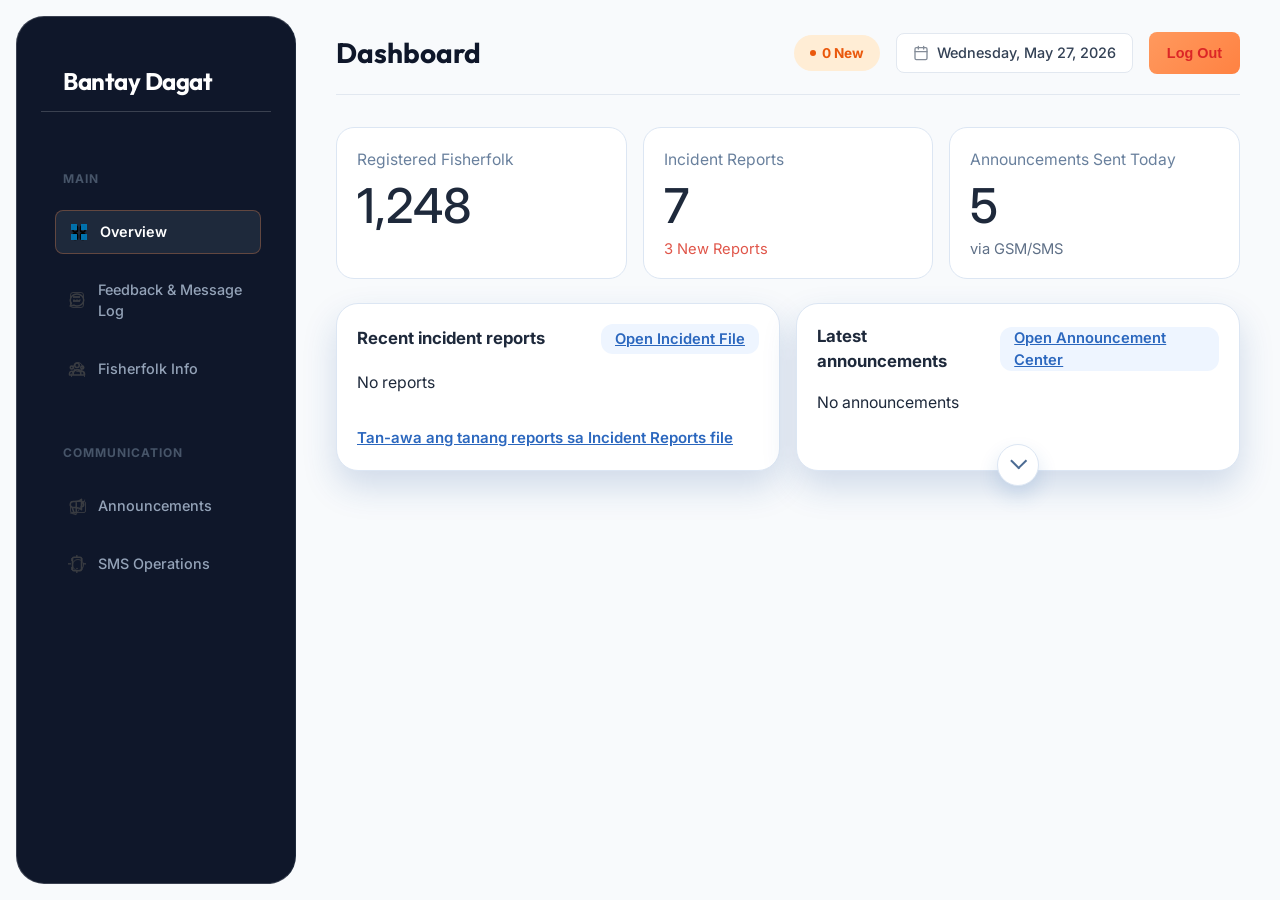
==== commit d4a4d69e: "feat(ui): localize feedback module and refactor styles - Localize Feedback and Message Log interface" ====
--- a/index.html
+++ b/index.html
@@ -48,12 +48,12 @@
         </aside>
 
         <main class="main-content">
-            <header class="topbar">
+         <header class="topbar">
                 <div class="topbar-title-area">
-                    <h2>Overview</h2>
+                    <h2>Dashboard</h2>
                 </div>
-          <div class="topbar-meta">
-                    <span class="stat-badge" id="announcementCount">0 SENT TODAY</span>
+                <div class="topbar-meta">
+                    <span class="stat-badge" id="newBadge">0 New</span>
                     <span class="date-indicator">
                         <svg class="date-icon" fill="none" stroke="currentColor" stroke-width="2" viewBox="0 0 24 24" xmlns="http://www.w3.org/2000/svg" width="16" height="16">
                             <rect x="3" y="4" width="18" height="18" rx="2" ry="2" />
--- a/style.css
+++ b/style.css
@@ -704,27 +704,6 @@
   gap: 16px;
 }
 
-/* Dynamic Stats Badge in topbar */
-.stat-badge {
-  background-color: #ffedd5;
-  color: #ea580c;
-  font-size: 0.85rem;
-  font-weight: 700;
-  padding: 8px 16px;
-  border-radius: 20px;
-  display: flex;
-  align-items: center;
-  gap: 6px;
-}
-.stat-badge::before {
-  content: "";
-  display: inline-block;
-  width: 6px;
-  height: 6px;
-  background-color: #ea580c;
-  border-radius: 50%;
-}
-
 /* Date Indicator */
 .date-indicator {
   background-color: #ffffff;
@@ -1158,6 +1137,47 @@
 
 .modal-body {
   padding: 32px;
+}
+
+/* Registration Modal Card - centered, compact form matching requested design */
+#registerFormModal .modal-content {
+  width: 96%;
+  border-radius: 12px;
+}
+
+#registerFormModal .modal-header {
+  padding: 18px 22px;
+}
+
+#registerFormModal .modal-body {
+  padding: 20px 22px;
+}
+
+#registerFormModal .fisherfolk-form {
+  grid-template-columns: 1fr;
+  gap: 12px;
+}
+
+#registerFormModal .field-span-2 {
+  grid-column: span 1; /* ensure no double spanning in card layout */
+}
+
+#registerFormModal .form-actions {
+  justify-content: space-between;
+  gap: 12px;
+  margin-top: 8px;
+}
+
+#registerFormModal .form-btn-submit {
+  flex: 1 1 auto;
+}
+
+#registerFormModal .form-btn-reset {
+  flex: 1 1 auto;
+}
+
+#registerFormModal .panel-pill {
+  margin-bottom: 6px;
 }
 
 /* Forms style inside Modal */
@@ -1806,62 +1826,6 @@
   background: #007a78;
   color: #fff;
   border-color: #007a78;
-}
-
-/* Modal detail view styles */
-.cat-banner {
-  border-radius: 12px;
-  padding: 14px 18px;
-  display: flex;
-  align-items: center;
-  gap: 12px;
-  margin-bottom: 20px;
-  border: 1px solid;
-}
-
-.cat-banner.sos {
-  background: #fef2f2;
-  border-color: #fca5a5;
-}
-
-.cat-banner.inc {
-  background: #fffbeb;
-  border-color: #fcd34d;
-}
-
-.cat-banner.cmp {
-  background: #eff6ff;
-  border-color: #93c5fd;
-}
-
-.cat-banner.inf {
-  background: #f3f4f6;
-  border-color: #d1d5db;
-}
-
-.banner-icon-wrap {
-  width: 38px;
-  height: 38px;
-  border-radius: 8px;
-  display: flex;
-  align-items: center;
-  justify-content: center;
-  flex-shrink: 0;
-}
-
-.banner-label {
-  font-size: 0.66rem;
-  font-weight: 700;
-  text-transform: uppercase;
-  letter-spacing: 0.07em;
-  color: #64748b;
-  margin-bottom: 2px;
-}
-
-.banner-title {
-  font-size: 0.95rem;
-  font-weight: 700;
-  color: #1e293b;
 }
 
 /* Info grid */
